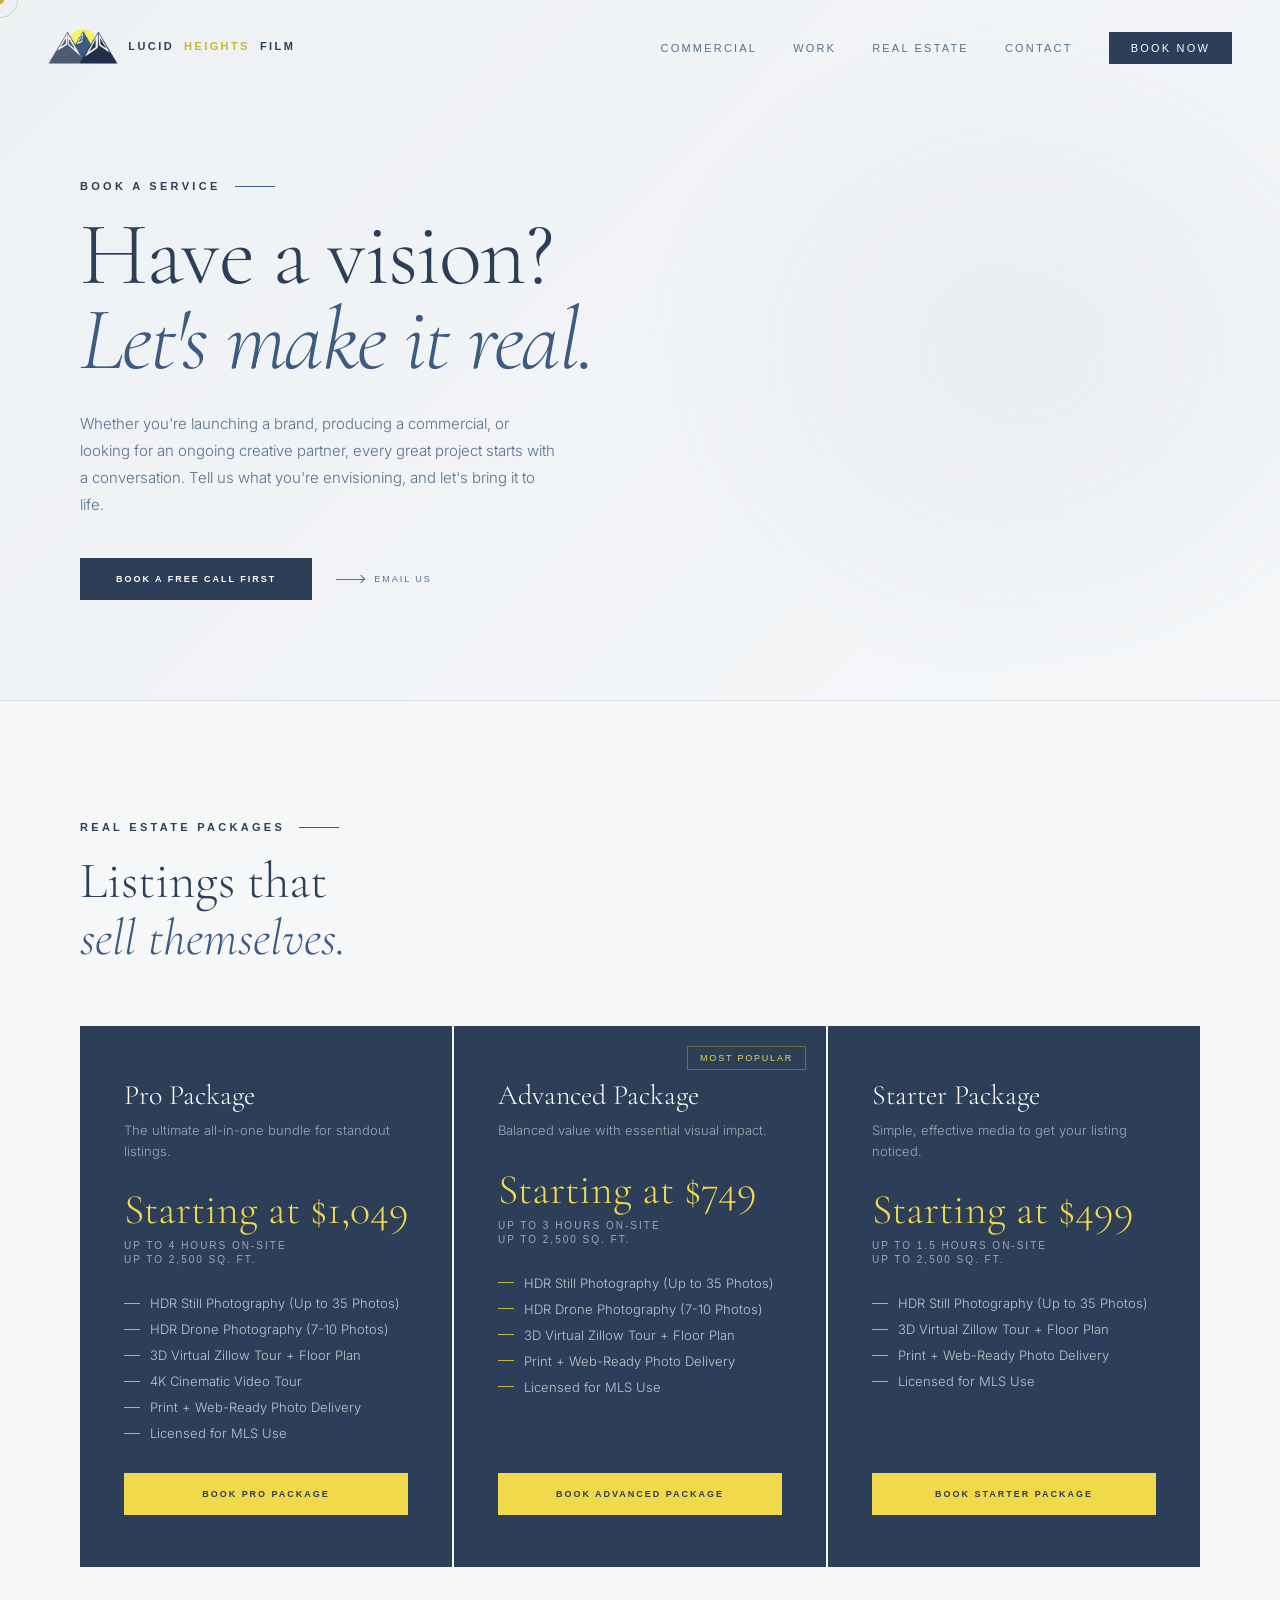
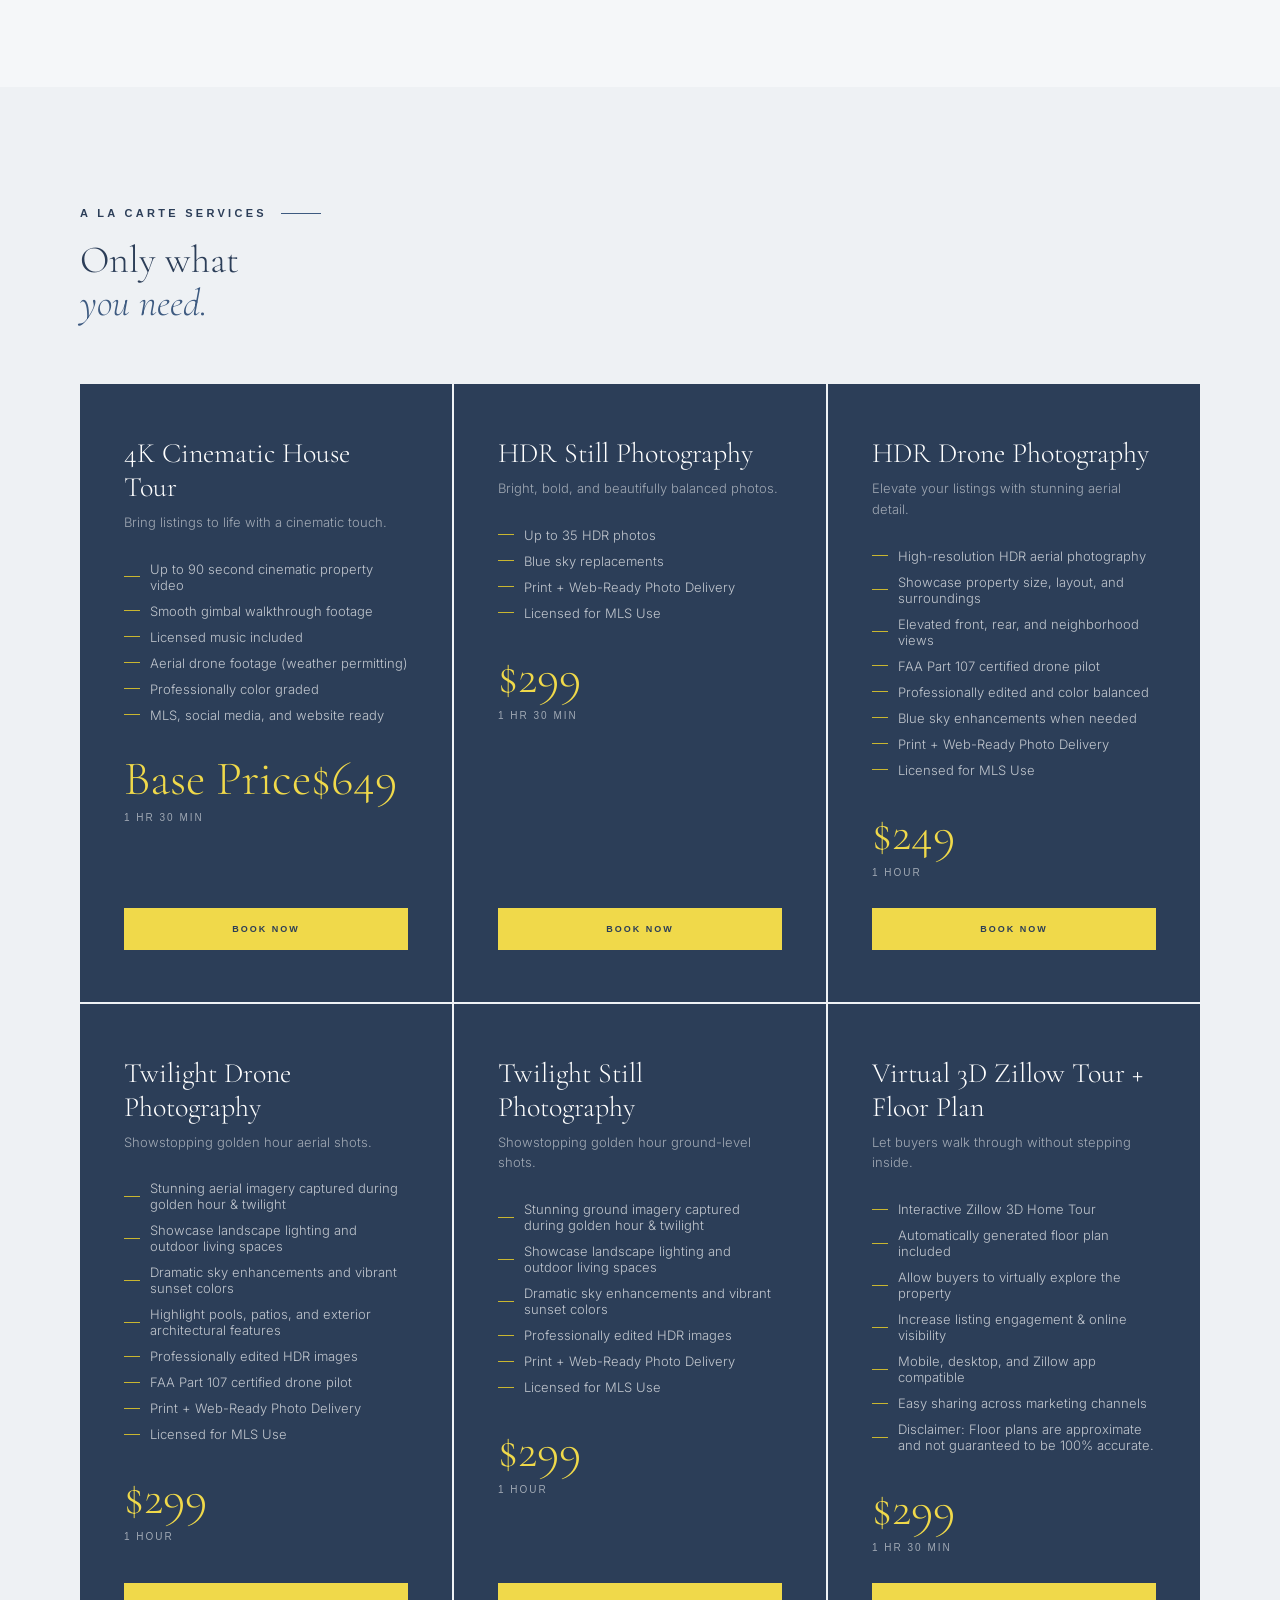
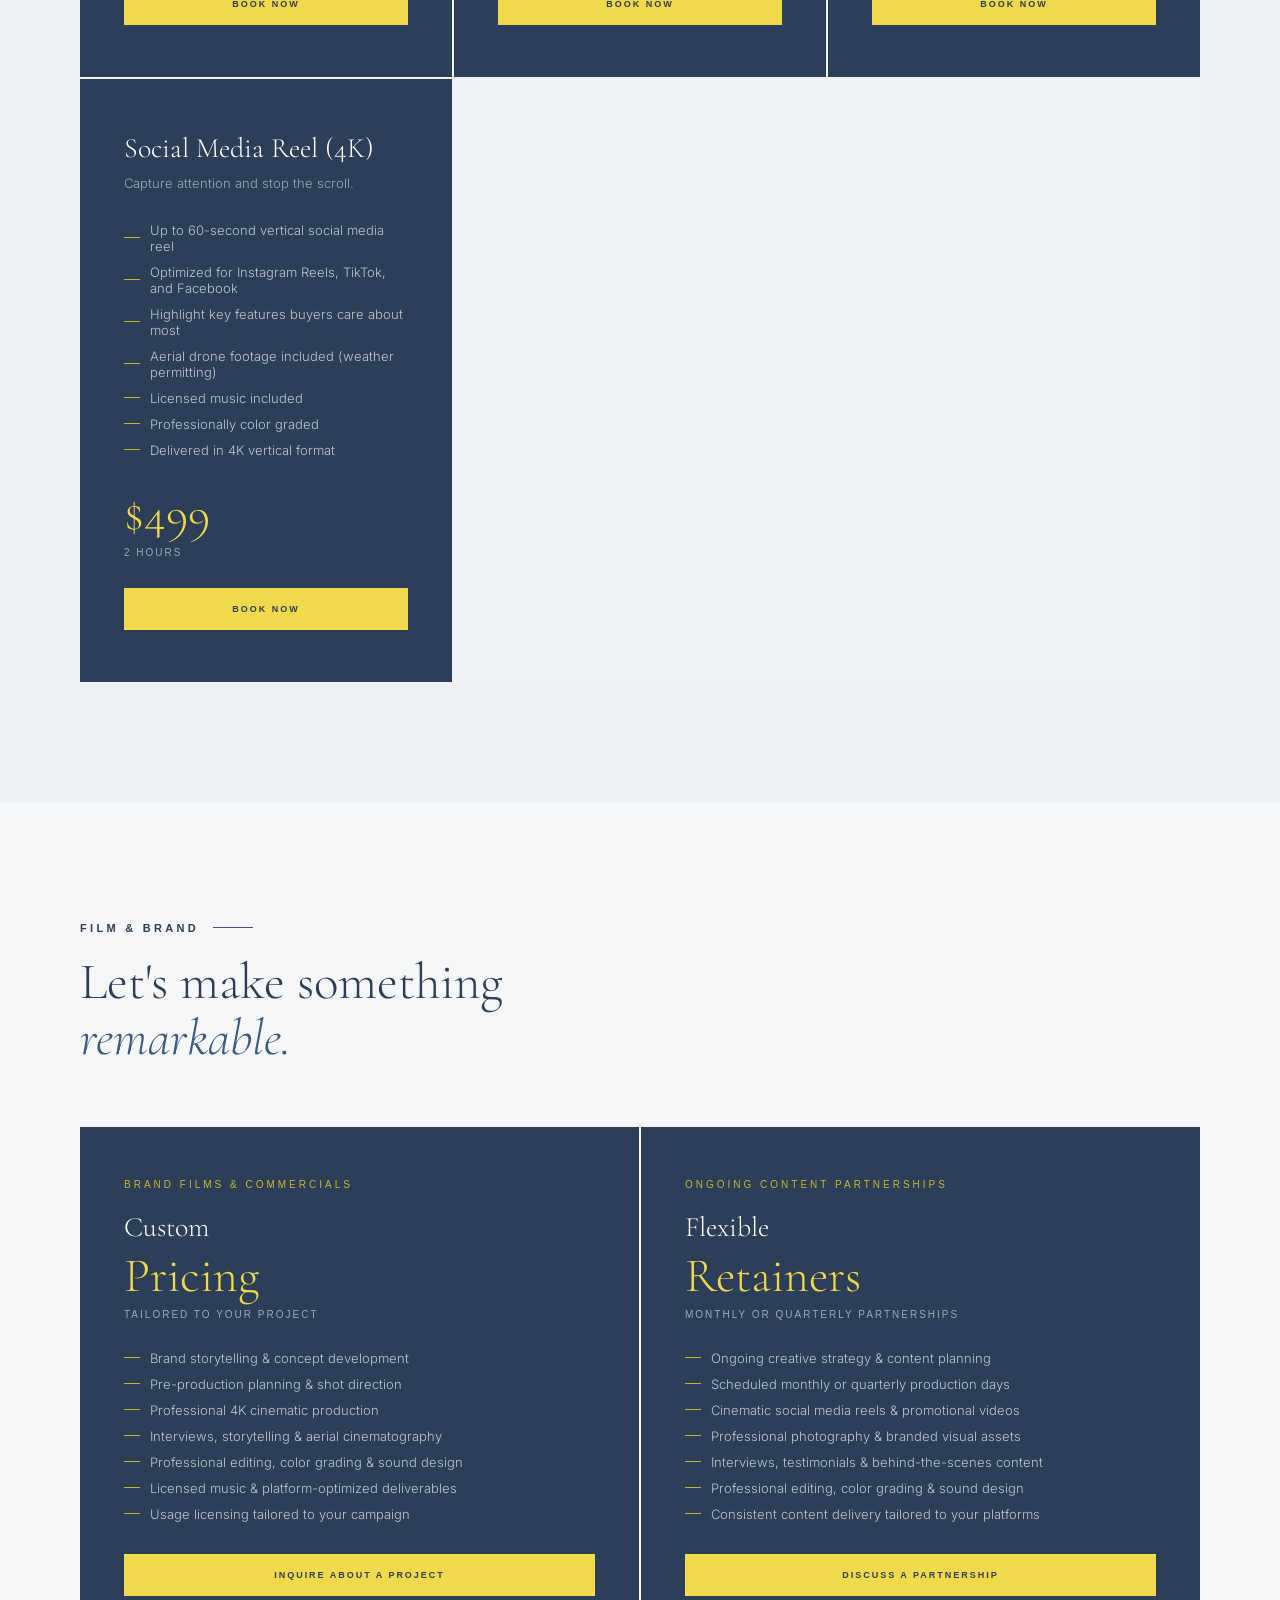
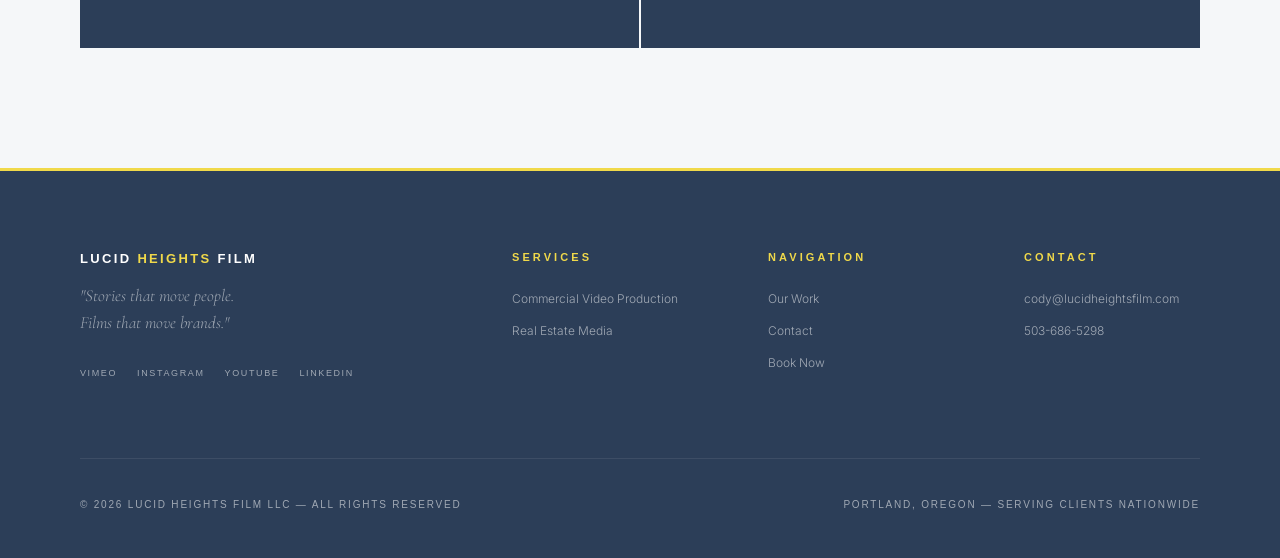
==== booknow/index.html @ 6c0c38b7 "Update real estate offer cards" ====
<!DOCTYPE html>
<html lang="en" data-root="../">
<head>
  <!-- Google tag (gtag.js) -->
  <script async src="https://www.googletagmanager.com/gtag/js?id=G-7K8PRN9YK8"></script>
  <script>
    window.dataLayer = window.dataLayer || [];
    function gtag(){dataLayer.push(arguments);}
    gtag('js', new Date());
    gtag('config', 'G-7K8PRN9YK8');
  </script>

  <meta charset="UTF-8">
  <meta name="viewport" content="width=device-width, initial-scale=1.0">
  <title>Book Your Video Production | Lucid Heights Film, Portland</title>
  <meta name="description" content="Book commercial video, brand film, or real estate media with Lucid Heights Film in Portland, Oregon. Every project starts with a free discovery call.">
  <link rel="canonical" href="https://lucidheightsfilm.com/booknow/">
  <meta property="og:type" content="website">
  <meta property="og:site_name" content="Lucid Heights Film">
  <meta property="og:title" content="Book Your Video Production | Lucid Heights Film, Portland">
  <meta property="og:description" content="Book commercial video, brand film, or real estate media with Lucid Heights Film in Portland, Oregon. Every project starts with a free discovery call.">
  <meta property="og:url" content="https://lucidheightsfilm.com/booknow/">
  <meta property="og:image" content="https://lucidheightsfilm.com/assets/images/commercial-restaurant-patio-red-umbrellas.jpg">
  <meta property="og:locale" content="en_US">
  <meta name="twitter:card" content="summary_large_image">
  <link rel="stylesheet" href="../style.css">

  <style>
    /* ── Booking Buttons ── */
    .pricing-card .booking-btn,
    .pricing-card .btn-primary {
      background: var(--gold-light);
      color: var(--navy);
      display: flex;
      justify-content: center;
      margin-top: auto;
      text-align: center;
      width: 100%;
    }

    .pricing-card .booking-btn::after,
    .pricing-card .btn-primary::after {
      background: var(--gold);
    }

    .pricing-card .booking-btn span,
    .pricing-card .btn-primary span {
      color: var(--navy);
    }

    /* ── Booking button loading state ── */
    .btn-primary.booking-btn {
      position: relative;
      transition: opacity 0.3s;
    }

    .btn-primary.booking-btn.loading span {
      visibility: hidden;
    }

    .btn-primary.booking-btn.loading::after {
      align-items: center;
      content: 'Redirecting…';
      display: flex;
      font-family: var(--sans);
      font-size: inherit;
      inset: 0;
      justify-content: center;
      letter-spacing: inherit;
      position: absolute;
      text-transform: uppercase;
    }

    /* ── Grids ── */
    .ala-carte-grid,
    .custom-grid,
    .packages-grid {
      align-items: stretch;
      background: rgba(255,255,255,0.06);
      display: grid;
      gap: 2px;
      margin: 0 auto;
      max-width: 1200px;
    }

    .ala-carte-grid,
    .packages-grid {
      grid-template-columns: repeat(3, 1fr);
    }

    .ala-carte-grid {
      margin-top: 0;
    }

    .custom-grid {
      grid-template-columns: repeat(2, 1fr);
    }

    /* ── Pricing Cards ── */
    .pricing-card {
      background: var(--navy);
      border: none;
      display: flex;
      flex-direction: column;
      height: 100%;
      min-height: 100%;
      overflow: hidden;
      padding: 52px 44px;
      position: relative;
      transition: background 0.3s ease;
    }

    .pricing-card::after {
      background: var(--gold-light);
      bottom: 0;
      content: '';
      height: 2px;
      left: 0;
      position: absolute;
      transition: width 0.5s cubic-bezier(0.7,0,0.3,1);
      width: 0;
    }

    .pricing-card:hover {
      background: rgba(10,26,51,0.85);
      box-shadow: none;
    }

    .pricing-card:hover::after {
      width: 100%;
    }

    .pricing-card.featured {
      background: var(--navy);
      border: none;
    }

    .pricing-card.featured::before {
      border: 1px solid rgba(201,182,48,0.4);
      color: var(--gold-light);
      font-family: var(--sans);
      font-size: 9px;
      letter-spacing: 0.2em;
      padding: 6px 12px;
      position: absolute;
      right: 20px;
      text-transform: uppercase;
      top: 20px;
    }

    .pricing-name {
      color: #fff;
    }

    .pricing-desc {
      color: rgba(255,255,255,0.55);
    }

    .pricing-price {
      clear: both;
      color: var(--gold-light);
      display: block;
      float: none;
      line-height: 1;
      margin-bottom: 8px;
      position: relative;
      width: 100%;
      z-index: 1;
    }

    .pricing-duration {
      clear: both;
      color: rgba(255,255,255,0.55);
      display: block;
      float: none;
      line-height: 1.4;
      margin-bottom: 28px;
      position: relative;
      width: 100%;
      z-index: 1;
    }

    .pricing-includes {
      margin-bottom: 32px;
    }

    .pricing-includes li {
      color: rgba(255,255,255,0.7);
    }

    /* Keep card buttons lined up at the bottom on desktop/tablet grid layouts */
    @media (min-width: 901px) {
      .pricing-card .booking-btn,
      .pricing-card .btn-primary {
        margin-top: auto;
      }
    }

    /* ── Mobile: single column ── */
    @media (max-width: 900px) {
      .packages-grid,
      .ala-carte-grid,
      .custom-grid {
        grid-template-columns: 1fr;
      }

      .pricing-card {
        padding: 36px 28px;
      }

      .pricing-card .booking-btn,
      .pricing-card .btn-primary {
        margin-top: 28px;
      }
    }

    /* ── Toast Notification ── */
    .wix-toast {
      background: rgba(20,18,24,0.95);
      backdrop-filter: blur(12px);
      border: 1px solid rgba(245,242,238,0.08);
      border-radius: 8px;
      bottom: 2rem;
      box-shadow: 0 12px 40px rgba(0,0,0,0.4);
      color: var(--cream, #f5f2ee);
      font-family: var(--sans);
      font-size: 13px;
      left: 50%;
      opacity: 0;
      padding: 14px 28px;
      position: fixed;
      transform: translateX(-50%) translateY(120%);
      transition: all 0.4s cubic-bezier(0.23,1,0.32,1);
      z-index: 10000;
    }

    .wix-toast.visible {
      opacity: 1;
      transform: translateX(-50%) translateY(0);
    }

    .wix-toast.error {
      border-color: rgba(224,96,96,0.5);
    }
  </style>
</head>

<body>
  <div class="cursor" id="cursor"></div>
  <div class="cursor-ring" id="cursorRing"></div>
  <nav id="nav"></nav>
  <div class="nav-drawer" id="navDrawer"></div>

  <div class="page-hero">
    <div class="page-hero-bg"></div>
    <div class="page-hero-content">
      <div class="section-label">Book a Service</div>
      <h1 class="page-title">Have a vision?<br><em>Let's make it real.</em></h1>
      <p class="page-subtitle">Whether you're launching a brand, producing a commercial, or looking for an ongoing creative partner, every great project starts with a conversation.

Tell us what you're envisioning, and let's bring it to life.</p>

      <div style="display:flex;gap:24px;margin-top:40px;flex-wrap:wrap;">
        <a href="https://calendar.app.google/xi4P4kTHmmL9mt7w9" target="_blank" class="btn-primary">
          <span>Book a Free Call First</span>
        </a>

        <a href="mailto:cody@lucidheightsfilm.com" class="btn-ghost">
          <span class="arrow"></span>Email Us
        </a>
      </div>
    </div>
  </div>

  <section style="background:var(--off-white);">
    <div style="max-width:1200px;margin:0 auto;">
      <div class="fade-in" style="margin-bottom:60px;">
        <div class="section-label">Real Estate Packages</div>
        <h2 style="font-family:var(--serif);font-size:clamp(36px,4vw,56px);font-weight:300;line-height:1.1;">Listings that<br><em style="color:var(--navy-mid);font-style:italic;">sell themselves.</em></h2>
      </div>
      <div class="packages-grid" data-fit-prices>
          <div class="pricing-card fade-in fade-in-delay-1">
          <p class="pricing-name">Pro Package</p>
          <p class="pricing-desc">The ultimate all-in-one bundle for standout listings.</p>
          <p class="pricing-price">Starting at $1,049</p>
          <span class="pricing-duration">UP TO 4 HOURS ON-SITE<br>UP TO 2,500 SQ. FT.</span>
          <ul class="pricing-includes">
            <li>HDR Still Photography (Up to 35 Photos)</li>
            <li>HDR Drone Photography (7-10 Photos)</li>
            <li>3D Virtual Zillow Tour + Floor Plan</li>
            <li>4K Cinematic Video Tour</li>
            <li>Print + Web-Ready Photo Delivery</li>
            <li>Licensed for MLS Use</li>
          </ul>

          <a class="btn-primary booking-btn" href="https://checkout.lucidheightsfilm.com/booking-calendar/pro-package">
            <span>Book Pro Package</span>
          </a>
        </div>
        <div class="pricing-card featured fade-in fade-in-delay-2">
          <p class="pricing-name">Advanced Package</p>
          <p class="pricing-desc">Balanced value with essential visual impact.</p>
          <p class="pricing-price">Starting at $749</p>
          <span class="pricing-duration">Up to 3 Hours on-site<br>UP TO 2,500 SQ. FT.</span>

          <ul class="pricing-includes">
            <li>HDR Still Photography (Up to 35 Photos)</li>
            <li>HDR Drone Photography (7-10 Photos)</li>
            <li>3D Virtual Zillow Tour + Floor Plan</li>
            <li>Print + Web-Ready Photo Delivery</li>
            <li>Licensed for MLS Use</li>
          </ul>

          <a class="btn-primary booking-btn" href="https://checkout.lucidheightsfilm.com/booking-calendar/advanced-package">
            <span>Book Advanced Package</span>
          </a>
        </div>
        <div class="pricing-card fade-in fade-in-delay-3">
          <p class="pricing-name">Starter Package</p>
          <p class="pricing-desc">Simple, effective media to get your listing noticed.</p>
          <p class="pricing-price">Starting at $499</p>
          <span class="pricing-duration">Up to 1.5 Hours on-site<br>UP TO 2,500 SQ. FT.</span>

          <ul class="pricing-includes">
            <li>HDR Still Photography (Up to 35 Photos)</li>
            <li>3D Virtual Zillow Tour + Floor Plan</li>
            <li>Print + Web-Ready Photo Delivery</li>
            <li>Licensed for MLS Use</li>
          </ul>

          <a class="btn-primary booking-btn" href="https://checkout.lucidheightsfilm.com/booking-calendar/starter-package">
            <span>Book Starter Package</span>
          </a>
        </div>
      
      </div>
    </div>
  </section>

  <section style="background:var(--off-white2);">
    <div style="max-width:1200px;margin:0 auto;">
      <div class="fade-in" style="margin-bottom:60px;">
        <div class="section-label">A La Carte Services</div>
        <h2 style="font-family:var(--serif);font-size:clamp(32px,3vw,48px);font-weight:300;line-height:1.1;">Only what<br><em style="color:var(--navy-mid);font-style:italic;">you need.</em></h2>
      </div>

      <div class="ala-carte-grid">
        <div class="pricing-card fade-in fade-in-delay-1">
          <p class="pricing-name">4K Cinematic House Tour</p>
          <p class="pricing-desc">Bring listings to life with a cinematic touch.</p>

          <ul class="pricing-includes">
            <li>Up to 90 second cinematic property video</li>
            <li>Smooth gimbal walkthrough footage</li>
            <li>Licensed music included</li>
            <li>Aerial drone footage (weather permitting)</li>
            <li>Professionally color graded</li>
            <li>MLS, social media, and website ready</li>
          </ul>

          <p class="pricing-price">Base Price$649</p>
          <span class="pricing-duration">1 hr 30 min</span>

          <a href="https://checkout.lucidheightsfilm.com/booking-calendar/4k-cinematic-house-tour-video" class="btn-primary booking-btn">
            <span>Book Now</span>
          </a>
        </div>
    
        <div class="pricing-card fade-in fade-in-delay-2">
          <p class="pricing-name">HDR Still Photography</p>
          <p class="pricing-desc">Bright, bold, and beautifully balanced photos.</p>

          <ul class="pricing-includes">
            <li>Up to 35 HDR photos</li>
            <li>Blue sky replacements</li>
            <li>Print + Web-Ready Photo Delivery</li>
             <li>Licensed for MLS Use</li>
          </ul>

          <p class="pricing-price">$299</p>
          <span class="pricing-duration">1 hr 30 min</span>

          <a href="https://checkout.lucidheightsfilm.com/booking-calendar/hdr-still-photography-2" class="btn-primary booking-btn">
            <span>Book Now</span>
          </a>
        </div>

        <div class="pricing-card fade-in fade-in-delay-3">
          <p class="pricing-name">HDR Drone Photography</p>
          <p class="pricing-desc">Elevate your listings with stunning aerial detail.</p>

          <ul class="pricing-includes">
            <li>High-resolution HDR aerial photography</li>
            <li>Showcase property size, layout, and surroundings</li>
            <li>Elevated front, rear, and neighborhood views</li>
            <li>FAA Part 107 certified drone pilot</li>
            <li>Professionally edited and color balanced</li>
            <li>Blue sky enhancements when needed</li>
            <li>Print + Web-Ready Photo Delivery</li>
            <li>Licensed for MLS Use</li>
          </ul>

          <p class="pricing-price">$249</p>
          <span class="pricing-duration">1 hour</span>

          <a href="https://checkout.lucidheightsfilm.com/booking-calendar/hdr-drone-photography-1" class="btn-primary booking-btn">
            <span>Book Now</span>
          </a>
        </div>

        <div class="pricing-card fade-in fade-in-delay-1">
          <p class="pricing-name">Twilight Drone Photography</p>
          <p class="pricing-desc">Showstopping golden hour aerial shots.</p>

          <ul class="pricing-includes">
            <li>Stunning aerial imagery captured during golden hour & twilight</li>
            <li>Showcase landscape lighting and outdoor living spaces</li>
            <li>Dramatic sky enhancements and vibrant sunset colors</li>
            <li>Highlight pools, patios, and exterior architectural features</li>
            <li>Professionally edited HDR images</li>
            <li>FAA Part 107 certified drone pilot</li>
            <li>Print + Web-Ready Photo Delivery</li>
            <li>Licensed for MLS Use</li>
          </ul>

          <p class="pricing-price">$299</p>
          <span class="pricing-duration">1 hour</span>

          <a href="https://checkout.lucidheightsfilm.com/booking-calendar/twilight-drone-photography" class="btn-primary booking-btn">
            <span>Book Now</span>
          </a>
        </div>

        <div class="pricing-card fade-in fade-in-delay-2">
          <p class="pricing-name">Twilight Still Photography</p>
          <p class="pricing-desc">Showstopping golden hour ground-level shots.</p>

          <ul class="pricing-includes">
           <li>Stunning ground imagery captured during golden hour & twilight</li>
            <li>Showcase landscape lighting and outdoor living spaces</li>
            <li>Dramatic sky enhancements and vibrant sunset colors</li>
            <li>Professionally edited HDR images</li>
            <li>Print + Web-Ready Photo Delivery</li>
            <li>Licensed for MLS Use</li>
          </ul>

          <p class="pricing-price">$299</p>
          <span class="pricing-duration">1 hour</span>

          <a href="https://checkout.lucidheightsfilm.com/booking-calendar/twilight-still-photography" class="btn-primary booking-btn">
            <span>Book Now</span>
          </a>
        </div>

        <div class="pricing-card fade-in fade-in-delay-3">
          <p class="pricing-name">Virtual 3D Zillow Tour + Floor Plan</p>
          <p class="pricing-desc">Let buyers walk through without stepping inside.</p>

          <ul class="pricing-includes">
            <li>Interactive Zillow 3D Home Tour</li>
            <li>Automatically generated floor plan included</li>
            <li>Allow buyers to virtually explore the property</li>
            <li>Increase listing engagement & online visibility</li>
            <li>Mobile, desktop, and Zillow app compatible</li>
            <li>Easy sharing across marketing channels</li>
            <li>Disclaimer: Floor plans are approximate and not guaranteed to be 100% accurate.</li>
          </ul>

          <p class="pricing-price">$299</p>
          <span class="pricing-duration">1 hr 30 min</span>

          <a href="https://checkout.lucidheightsfilm.com/booking-calendar/virtual-3d-zillow-tour-floor-plan" class="btn-primary booking-btn">
            <span>Book Now</span>
          </a>
        </div>

        <div class="pricing-card fade-in fade-in-delay-1">
          <p class="pricing-name">Social Media Reel (4K)</p>
          <p class="pricing-desc">Capture attention and stop the scroll.</p>

          <ul class="pricing-includes">
            <li>Up to 60-second vertical social media reel</li>
            <li>Optimized for Instagram Reels, TikTok, and Facebook</li>
            <li>Highlight key features buyers care about most</li>
            <li>Aerial drone footage included (weather permitting)</li>
            <li>Licensed music included</li>
            <li>Professionally color graded</li>
            <li>Delivered in 4K vertical format</li>
          </ul>

          <p class="pricing-price">$499</p>
          <span class="pricing-duration">2 hours</span>

          <a href="https://wix.to/ehIvsPr" class="btn-primary booking-btn">
            <span>Book Now</span>
          </a>
        </div>
      </div>
    </div>
  </section>


  <section style="background:var(--off-white);">
    <div style="max-width:1200px;margin:0 auto;">
      <div class="fade-in" style="margin-bottom:60px;">
        <div class="section-label">Film & Brand</div>
        <h2 style="font-family:var(--serif);font-size:clamp(36px,4vw,56px);font-weight:300;line-height:1.1;">Let's make something<br><em style="color:var(--navy-mid);font-style:italic;">remarkable.</em></h2>
      </div>

      <div class="custom-grid">
        <div class="pricing-card fade-in fade-in-delay-1">
          <p style="color:var(--gold);font-family:var(--sans);font-size:10px;letter-spacing:0.3em;margin-bottom:20px;text-transform:uppercase;">Brand films & commercials</p>
          <p class="pricing-name">Custom</p>
          <p class="pricing-price" style="font-size:48px;">Pricing</p>
          <span class="pricing-duration">Tailored to your project</span>

          <ul class="pricing-includes">
            <li>Brand storytelling & concept development</li>
            <li>Pre-production planning & shot direction</li>
            <li>Professional 4K cinematic production</li>
            <li>Interviews, storytelling & aerial cinematography</li>
            <li>Professional editing, color grading & sound design</li>
            <li>Licensed music & platform-optimized deliverables</li>
            <li>Usage licensing tailored to your campaign</li>
          </ul>

          <a href="mailto:cody@lucidheightsfilm.com?subject=Wedding%20Inquiry" class="btn-primary booking-btn">
            <span>inquire about a project</span>
          </a>
        </div>

        <div class="pricing-card fade-in fade-in-delay-2">
          <p style="color:var(--gold);font-family:var(--sans);font-size:10px;letter-spacing:0.3em;margin-bottom:20px;text-transform:uppercase;">ONGOING CONTENT PARTNERSHIPS</p>
          <p class="pricing-name">Flexible</p>
          <p class="pricing-price" style="font-size:48px;">Retainers</p>
          <span class="pricing-duration">MONTHLY OR QUARTERLY PARTNERSHIPS</span>

          <ul class="pricing-includes">
            <li>Ongoing creative strategy & content planning</li>
            <li>Scheduled monthly or quarterly production days</li>
            <li>Cinematic social media reels & promotional videos</li>
            <li>Professional photography & branded visual assets</li>
            <li>Interviews, testimonials & behind-the-scenes content</li>
            <li>Professional editing, color grading & sound design</li>
            <li>Consistent content delivery tailored to your platforms</li>
          </ul>

          <a href="https://calendar.app.google/xi4P4kTHmmL9mt7w9" target="_blank" class="btn-primary booking-btn">
            <span>Discuss a partnership</span>
          </a>
        </div>
      </div>
    </div>
  </section>

  <footer>
    <div class="footer-top">
      <div>
        <span class="footer-logo">Lucid <span>Heights</span> Film</span>
        <p class="footer-tagline">"Stories that move people.<br>Films that move brands."</p>

        <div class="footer-social">
          <a href="https://vimeo.com/lucidheightsfilm" target="_blank">Vimeo</a>
          <a href="https://instagram.com/lucidheightsfilm" target="_blank">Instagram</a>
          <a href="https://youtube.com/lucidheight" target="_blank">YouTube</a>
          <a href="https://www.linkedin.com/in/lucidheightsfilm/" target="_blank">LinkedIn</a>
        </div>
      </div>

      <div class="footer-col">
        <p class="footer-col-title">Services</p>
        <ul>
          <li><a href="../commercial/index.html">Commercial Video Production</a></li>
          <li><a href="../realestate/index.html">Real Estate Media</a></li>
        </ul>
      </div>

      <div class="footer-col">
        <p class="footer-col-title">Navigation</p>
        <ul>
          <li><a href="../work/index.html">Our Work</a></li>
          <li><a href="../contact/index.html">Contact</a></li>
          <li><a href="../booknow/index.html">Book Now</a></li>
        </ul>
      </div>

      <div class="footer-col">
        <p class="footer-col-title">Contact</p>
        <ul>
          <li><a href="mailto:cody@lucidheightsfilm.com">cody@lucidheightsfilm.com</a></li>
          <li><a href="tel:5036865298">503-686-5298</a></li>
        </ul>
      </div>
    </div>

    <div class="footer-bottom">
      <p class="footer-copy">© 2026 Lucid Heights Film LLC — <span>All Rights Reserved</span></p>
      <p class="footer-location">Portland, Oregon — Serving Clients Nationwide</p>
    </div>
  </footer>

  <script src="../main.js"></script>
  <script src="../nav.js"></script>
  <script>
    buildNav('booknow');
  </script>
</body>
</html>
---- style.css ----
/* ============================================
   LUCID HEIGHTS FILM — Global Stylesheet
   All shared styles across every page
   ============================================ */

@import url('https://fonts.googleapis.com/css2?family=Cormorant+Garamond:ital,wght@0,300;0,400;0,500;1,300;1,400;1,500&family=Syncopate:wght@400;700&family=Inter:wght@300;400&display=swap');

/* ── RESET ── */
*, *::before, *::after { box-sizing: border-box; margin: 0; padding: 0; }

/* ── VARIABLES ── */
:root {
  --navy-deep:  #1b2a42;
  --navy:       #2c3e58;
  --navy-mid:   #3d5a80;
  --steel:      #6b8cae;
  --gold:       #c9b630;
  --gold-deep:  #7d6b13;
  --gold-light: #f0d94a;
  --text:       #2c3e58;
  --text-mid:   #3d5a80;
  --text-light: #56708b;
  --border:     rgba(44, 62, 88, .1);
  --off-white:  #f5f7f9;
  --off-white2: #eef1f4;
  --serif: 'Cormorant Garamond', Georgia, serif;
  --sans:  'Syncopate', sans-serif;
  --body:  'Inter', sans-serif;
}

/* ── BASE ── */
html { overflow-x: hidden; scroll-behavior: smooth; }
body {
  background: var(--off-white);
  color: var(--text);
  cursor: none;
  font-family: var(--body);
  font-weight: 300;
  overflow-x: hidden;
}

/* ── CURSOR ── */
.cursor {
  position: fixed;
  width: 8px; height: 8px;
  background: var(--gold);
  border-radius: 50%;
  pointer-events: none;
  z-index: 10010;
  top: -200px; left: -200px;
  transform: translate(-50%, -50%);
  transition: width 0.3s ease, height 0.3s ease, background 0.3s ease;
}
.cursor-ring {
  position: fixed;
  width: 36px; height: 36px;
  border: 1px solid rgba(201, 182, 48, 0.5);
  border-radius: 50%;
  pointer-events: none;
  z-index: 10009;
  top: -200px; left: -200px;
  transform: translate(-50%, -50%);
  transition: transform 0.4s cubic-bezier(0.25,0.46,0.45,0.94), width 0.3s, height 0.3s;
}
.cursor.hover { width: 16px; height: 16px; background: var(--gold-light); }
.cursor-ring.hover { width: 56px; height: 56px; border-color: var(--gold); }

/* ── NAV ── */
nav {
  position: fixed; top: 0; left: 0; right: 0;
  z-index: 100;
  padding: 28px 48px;
  display: flex;
  align-items: center;
  justify-content: space-between;
  transition: background 0.6s ease, padding 0.4s ease;
  border-bottom: 1px solid transparent;
}
nav.scrolled {
  background: rgba(245, 247, 249, 0.97);
  backdrop-filter: blur(12px);
  border-bottom: 1px solid var(--border);
  padding: 16px 48px;
}
.nav-logo {
  align-items: center;
  color: var(--navy);
  display: flex;
  font-family: var(--sans);
  font-size: 11px;
  font-weight: 700;
  gap: 10px;
  letter-spacing: 0.22em;
  text-decoration: none;
  text-transform: uppercase;
  transition: color 0.4s ease;
}
.nav-logo-img {
  height: 36px;
  width: auto;
}
.nav-logo span { color: var(--gold); }
.nav-agency {
  color: rgba(44, 62, 88, 0.75);
  font-weight: 400;
}
.nav-links {
  align-items: center;
  display: flex;
  gap: 36px;
  list-style: none;
}
.nav-links a {
  color: var(--text-light);
  font-family: var(--sans);
  font-size: 11px;
  font-weight: 400;
  letter-spacing: 0.2em;
  text-decoration: none;
  text-transform: uppercase;
  transition: color 0.3s ease;
}
.nav-links a:hover,
.nav-links a.active { color: var(--navy); }
.nav-cta {
  background: var(--navy) !important;
  border: none !important;
  color: #fff !important;
  padding: 10px 22px;
  transition: background 0.3s ease !important;
  white-space: nowrap;
}
.nav-cta:hover { background: var(--navy-mid) !important; }
.menu-toggle span { background: var(--navy); }

/* ── MOBILE HAMBURGER ── */
.menu-toggle {
  display: none;
  flex-direction: column;
  gap: 5px;
  background: none;
  border: none;
  cursor: pointer;
  padding: 4px;
}
.menu-toggle span {
  display: block;
  width: 24px; height: 1px;
  background: var(--navy);
  transition: all 0.3s;
}

/* ── MOBILE NAV DRAWER ── */
.nav-drawer {
  display: none;
  position: fixed;
  inset: 0;
  background: rgba(44, 62, 88, 0.98);
  z-index: 150;
  flex-direction: column;
  align-items: center;
  justify-content: center;
  gap: 40px;
}
.nav-drawer.open { display: flex; }
.nav-drawer a {
  font-family: var(--sans);
  font-size: 12px;
  letter-spacing: 0.25em;
  text-transform: uppercase;
  color: #f5f7f9;
  text-decoration: none;
  transition: color 0.3s;
}
.nav-drawer a:hover { color: var(--gold-light); }
.nav-drawer .drawer-cta {
  color: var(--gold-light) !important;
  border: 1px solid rgba(240, 217, 74, 0.4) !important;
  padding: 14px 32px;
  margin-top: 8px;
}
.nav-drawer-close {
  position: absolute;
  top: 28px; right: 32px;
  background: none; border: none;
  color: #f5f7f9;
  font-size: 28px;
  cursor: pointer;
  line-height: 1;
}

/* ── PAGE HERO (subpages) ── */
.page-hero {
  padding: 180px 80px 100px;
  position: relative;
  overflow: hidden;
  border-bottom: 1px solid var(--border);
}
.page-hero-bg {
  position: absolute; inset: 0;
  background:
    radial-gradient(ellipse 50% 80% at 80% 50%, rgba(107, 140, 174, 0.08) 0%, transparent 60%),
    linear-gradient(135deg, #eef1f4 0%, #f5f7f9 100%);
}
.page-hero-content {
  position: relative;
  z-index: 2;
  max-width: 800px;
  animation: reveal 1.2s cubic-bezier(0.22,1,0.36,1) both;
}
@keyframes reveal {
  from { opacity: 0; transform: translateY(30px); }
  to { opacity: 1; transform: none; }
}
.page-title {
  font-family: var(--serif);
  font-size: clamp(48px, 7vw, 96px);
  font-weight: 300;
  line-height: 0.95;
  letter-spacing: -0.02em;
  color: var(--navy);
}
.page-title em { color: var(--navy-mid); display: block; font-style: italic; }
.page-subtitle {
  margin-top: 28px;
  font-size: 15px;
  line-height: 1.8;
  color: var(--text-light);
  max-width: 480px;
}

/* ── TYPOGRAPHY UTILITIES ── */
.section-label {
  align-items: center;
  color: var(--navy);
  display: flex;
  font-family: var(--sans);
  font-size: 11px;
  font-weight: 700;
  gap: 14px;
  letter-spacing: 0.30em;
  margin-bottom: 20px;
  text-transform: uppercase;
}
.section-label::after {
  background: var(--navy-mid);
  content: '';
  display: block;
  height: 1px;
  opacity: 1;
  width: 40px;
}

/* ── BUTTONS ── */
/* Primary: navy fill on light backgrounds */
.btn-primary {
  font-family: var(--sans);
  font-size: 9px;
  font-weight: 700;
  letter-spacing: 0.22em;
  text-transform: uppercase;
  color: #fff;
  background: var(--navy);
  padding: 16px 36px;
  text-decoration: none;
  position: relative;
  overflow: hidden;
  display: inline-block;
  cursor: pointer;
  border: none;
}
.btn-primary::after {
  content: '';
  position: absolute; inset: 0;
  background: var(--navy-mid);
  transform: translateX(-101%);
  transition: transform 0.4s cubic-bezier(0.7,0,0.3,1);
}
.btn-primary:hover::after { transform: translateX(0); }
.btn-primary span { position: relative; z-index: 1; }

/* Ghost: steel text, arrow link style */
.btn-ghost {
  font-family: var(--sans);
  font-size: 9px;
  font-weight: 400;
  letter-spacing: 0.22em;
  text-transform: uppercase;
  color: var(--text-light);
  text-decoration: none;
  display: inline-flex;
  align-items: center;
  gap: 10px;
  transition: color 0.3s ease;
  cursor: pointer;
}
.btn-ghost:hover { color: var(--navy); }
.btn-ghost .arrow {
  display: inline-block;
  width: 28px; height: 1px;
  background: currentColor;
  position: relative;
  transition: width 0.3s ease;
}
.btn-ghost:hover .arrow { width: 44px; }
.btn-ghost .arrow::after {
  content: '';
  position: absolute;
  right: 0; top: -3px;
  border: solid currentColor;
  border-width: 0 1px 1px 0;
  width: 6px; height: 6px;
  transform: rotate(-45deg);
}

/* ── SECTIONS ── */
section { padding: 120px 80px; }

/* ── FADE IN ── */
.fade-in {
  opacity: 0;
  transform: translateY(28px);
  transition: opacity 0.8s ease, transform 0.8s cubic-bezier(0.22,1,0.36,1);
}
.fade-in.visible { opacity: 1; transform: none; }
.fade-in-delay-1 { transition-delay: 0.1s; }
.fade-in-delay-2 { transition-delay: 0.2s; }
.fade-in-delay-3 { transition-delay: 0.3s; }
.fade-in-delay-4 { transition-delay: 0.4s; }

/* ── VIDEO CARDS ── */
.video-grid {
  display: grid;
  grid-template-columns: repeat(auto-fill, minmax(320px, 1fr));
  gap: 2px;
  max-width: 1200px;
  margin: 0 auto;
}
.video-card {
  background: #fff;
  position: relative;
  overflow: hidden;
  border: 1px solid var(--border);
  transition: border-color 0.4s, box-shadow 0.4s;
  cursor: pointer;
  display: block;
  text-decoration: none;
}
.video-card:hover { border-color: rgba(44, 62, 88, 0.3); box-shadow: 0 4px 20px rgba(44, 62, 88, 0.08); }
.video-thumb {
  width: 100%;
  aspect-ratio: 16/9;
  object-fit: cover;
  display: block;
  filter: brightness(0.92);
  transition: filter 0.4s, transform 0.6s;
}
.video-thumb-wrap {
  overflow: hidden;
  position: relative;
}
.video-card:hover .video-thumb { filter: brightness(0.75); transform: scale(1.03); }
.video-card-info { padding: 24px 28px; }
.video-title {
  font-family: var(--serif);
  font-size: 18px;
  font-weight: 300;
  color: var(--navy);
  margin-bottom: 8px;
  line-height: 1.3;
}
.video-duration {
  font-family: var(--sans);
  font-size: 10px;
  letter-spacing: 0.2em;
  text-transform: uppercase;
  color: var(--gold-deep);
}
.play-overlay {
  position: absolute;
  top: 50%; left: 50%;
  transform: translate(-50%,-50%) scale(0.8);
  width: 56px; height: 56px;
  border: 1px solid rgba(255, 255, 255, 0.8);
  border-radius: 50%;
  display: flex;
  align-items: center;
  justify-content: center;
  opacity: 0;
  transition: opacity 0.3s, transform 0.3s;
  pointer-events: none;
}
.play-overlay::after {
  content: '';
  border-left: 16px solid #fff;
  border-top: 10px solid transparent;
  border-bottom: 10px solid transparent;
  margin-left: 4px;
}
.video-card:hover .play-overlay { opacity: 1; transform: translate(-50%,-50%) scale(1); }

/* ── TESTIMONIALS ── */
.testimonial {
  background: var(--navy);
  border: 1px solid rgba(255,255,255,0.06);
  padding: 40px;
  transition: border-color 0.4s, box-shadow 0.4s;
}
.testimonial:hover { border-color: rgba(201,182,48,0.3); box-shadow: 0 4px 24px rgba(0,0,0,0.2); }
.testimonial-stars { display: flex; gap: 4px; margin-bottom: 20px; }
.testimonial-stars span { color: var(--gold); font-size: 12px; }
.testimonial-text {
  color: #fff;
  font-family: var(--serif);
  font-size: 18px;
  font-style: italic;
  font-weight: 300;
  line-height: 1.7;
  margin-bottom: 24px;
}
.testimonial-attr {
  color: var(--gold-light);
  font-family: var(--sans);
  font-size: 10px;
  letter-spacing: 0.22em;
  text-transform: uppercase;
}
.testimonial-attr span { color: rgba(255,255,255,0.35); margin: 0 8px; }

/* ── CTA BAND ── */
.cta-band {
  background: var(--off-white2);
  padding: 100px 80px;
  border-top: 1px solid var(--border);
  border-bottom: 1px solid var(--border);
  text-align: center;
}
.cta-band-title {
  font-family: var(--serif);
  font-size: clamp(32px, 4vw, 60px);
  font-weight: 300;
  line-height: 1.1;
  margin-bottom: 20px;
  color: var(--navy);
}
.cta-band-title em { color: var(--navy-mid); font-style: italic; }
.cta-band-sub {
  font-size: 14px;
  color: var(--text-light);
  line-height: 1.8;
  max-width: 480px;
  margin: 0 auto 48px;
}
.cta-band-actions {
  display: flex;
  align-items: center;
  justify-content: center;
  gap: 32px;
  flex-wrap: wrap;
}

/* ── PRICING CARDS ── */
.pricing-card {
  background: #fff;
  border: 1px solid var(--border);
  padding: 48px 40px;
  position: relative;
  overflow: hidden;
  transition: border-color 0.4s, box-shadow 0.4s;
}
.pricing-card::after {
  content: '';
  position: absolute;
  bottom: 0; left: 0;
  width: 0; height: 2px;
  background: var(--gold);
  transition: width 0.5s;
}
.pricing-card:hover { border-color: rgba(44, 62, 88, 0.25); box-shadow: 0 4px 24px rgba(44, 62, 88, 0.08); }
.pricing-card:hover::after { width: 100%; }
.pricing-card.featured { border-color: var(--steel); border-width: 2px; }
.pricing-card.featured::before {
  content: 'Most Popular';
  position: absolute; top: 20px; right: 20px;
  font-family: var(--sans);
  font-size: 9px;
  letter-spacing: 0.2em;
  text-transform: uppercase;
  color: var(--navy);
  border: 1px solid var(--border);
  padding: 6px 12px;
}
.pricing-name { font-family: var(--serif); font-size: 28px; font-weight: 300; color: var(--navy); margin-bottom: 8px; }
.pricing-desc { font-size: 13px; color: var(--text-light); line-height: 1.6; margin-bottom: 28px; }
.pricing-price { font-family: var(--serif); font-size: 48px; font-weight: 300; color: var(--navy); line-height: 1; margin-bottom: 4px; }
/* Package grids opt in with data-fit-prices: prices stay on one line and
   main.js shrinks them to one shared size that fits the longest price. */
[data-fit-prices] .pricing-price { white-space: nowrap; }
.pricing-duration { font-family: var(--sans); font-size: 10px; letter-spacing: 0.2em; text-transform: uppercase; color: var(--text-light); margin-bottom: 32px; display: block; }
.pricing-includes { list-style: none; display: flex; flex-direction: column; gap: 10px; margin-bottom: 36px; }
.pricing-includes li { font-size: 13px; color: var(--text-mid); display: flex; align-items: center; gap: 10px; }
.pricing-includes li::before { content: ''; width: 16px; height: 1px; background: var(--gold); flex-shrink: 0; }

/* ── FORMS ── */
.form-group { margin-bottom: 28px; }
.form-label {
  font-family: var(--sans);
  font-size: 11px;
  letter-spacing: 0.25em;
  text-transform: uppercase;
  color: var(--gold);
  display: block;
  margin-bottom: 10px;
}
.form-input, .form-textarea, .form-select {
  width: 100%;
  background: #fff;
  border: 1px solid var(--border);
  color: var(--navy);
  font-family: var(--body);
  font-size: 14px;
  font-weight: 300;
  padding: 14px 18px;
  outline: none;
  transition: border-color 0.3s;
  -webkit-appearance: none;
  appearance: none;
}
.form-input::placeholder, .form-textarea::placeholder { color: var(--text-light); }
.form-input:focus, .form-textarea:focus, .form-select:focus { border-color: var(--steel); }
.form-textarea { resize: vertical; min-height: 140px; }
.form-select option { background: #fff; color: var(--navy); }

/* ── FOOTER ── */
footer {
  background: var(--navy);
  padding: 80px 80px 48px;
  border-top: 3px solid var(--gold-light);
}
.footer-top {
  display: grid;
  grid-template-columns: 2fr 1fr 1fr 1fr;
  gap: 80px;
  margin-bottom: 80px;
}
.footer-logo {
  font-family: var(--sans);
  font-size: 13px;
  font-weight: 700;
  letter-spacing: 0.18em;
  text-transform: uppercase;
  color: #fff;
  margin-bottom: 16px;
  display: block;
}
.footer-logo span { color: var(--gold-light); }
.footer-tagline {
  font-family: var(--serif);
  font-size: 17px;
  font-style: italic;
  font-weight: 300;
  color: rgba(255, 255, 255, 0.55);
  line-height: 1.6;
  max-width: 280px;
  margin-bottom: 32px;
}
.footer-social { display: flex; gap: 20px; flex-wrap: wrap; }
.footer-social a {
  font-family: var(--sans);
  font-size: 9px;
  letter-spacing: 0.18em;
  text-transform: uppercase;
  color: rgba(255, 255, 255, 0.55);
  text-decoration: none;
  transition: color 0.3s;
}
.footer-social a:hover { color: var(--gold-light); }
.footer-col-title {
  color: var(--gold-light);
  font-family: var(--sans);
  font-size: 11px;
  font-weight: 700;
  letter-spacing: 0.28em;
  margin-bottom: 24px;
  text-transform: uppercase;
}
.footer-col ul { display: flex; flex-direction: column; gap: 12px; list-style: none; }
.footer-col a { color: rgba(255, 255, 255, 0.55); font-size: 12px; text-decoration: none; transition: color 0.3s; }
.footer-col a:hover { color: var(--gold-light); }
.footer-bottom {
  display: flex;
  align-items: center;
  justify-content: space-between;
  padding-top: 40px;
  border-top: 1px solid rgba(255, 255, 255, 0.08);
}
.footer-copy { font-family: var(--sans); font-size: 10px; letter-spacing: 0.18em; text-transform: uppercase; color: rgba(255, 255, 255, 0.55); }
.footer-copy span { color: rgba(255, 255, 255, 0.55); }
.footer-location { font-family: var(--sans); font-size: 10px; letter-spacing: 0.18em; text-transform: uppercase; color: rgba(255, 255, 255, 0.55); }

/* ══════════════════════════════════════
   MOBILE — max-width: 900px
   ══════════════════════════════════════ */
@media (max-width: 900px) {
  .cursor, .cursor-ring { display: none !important; }
  body { cursor: auto; }
  a, button { cursor: pointer; }

  nav { padding: 20px 24px; }
  nav.scrolled { padding: 14px 24px; }
  .nav-links { display: none; }
  .nav-agency { display: none; }
  .menu-toggle { display: flex; }

  section { padding: 60px 24px; }
  .page-hero { padding: 120px 24px 60px; }
  .page-title { font-size: clamp(38px, 10vw, 60px); }

  footer { padding: 60px 24px 40px; }
  .footer-top { grid-template-columns: 1fr; gap: 40px; }
  .footer-bottom { flex-direction: column; gap: 12px; text-align: center; }

  .video-grid { grid-template-columns: 1fr; max-width: 100%; margin: 0; }

  .cta-band { padding: 60px 24px; }
  .cta-band-actions { flex-direction: column; align-items: center; }

  .pricing-card { padding: 36px 28px; }
  .testimonial { padding: 28px 24px; }

  .filter-row { display: grid !important; grid-template-columns: 1fr 1fr !important; gap: 8px !important; }
  .filter-btn { text-align: center !important; white-space: nowrap !important; }

  .value-props-header { text-align: left !important; margin-bottom: 40px !important; }
  .value-props-grid { grid-template-columns: 1fr !important; }
}

@media (max-width: 480px) {
  section { padding: 48px 20px; }
  .page-hero { padding: 110px 20px 48px; }
  footer { padding: 48px 20px 32px; }
  nav { padding: 18px 20px; }
  .cta-band { padding: 48px 20px; }
}

/* ── HERO CAROUSEL (shared: real estate, weddings) ──
   Behaviour lives in carousel.js — call initHeroCarousel() with the page's
   photo list. Add .has-carousel to .page-hero for the two-column hero. */

.hero-carousel {
  aspect-ratio: 6 / 5;
  background: #111;
  box-shadow: 0 28px 70px rgba(0,0,0,0.28);
  /* Fill the column instead of shrinking inside it, so the right edge lands on
     the page margin and the frame gets the extra width. */
  height: auto;
  isolation: isolate;
  justify-self: stretch;
  max-height: min(760px, 78vh);
  max-width: 100%;
  min-height: 420px;
  overflow: hidden;
  position: relative;
  width: 100%;
}

.hero-carousel-control {
  align-items: center;
  appearance: none;
  background: rgba(8,17,31,0.76);
  border: 1px solid rgba(255,255,255,0.28);
  border-radius: 999px;
  color: #fff;
  cursor: pointer;
  display: inline-flex;
  height: 44px;
  justify-content: center;
  transition: background 180ms ease, transform 180ms ease;
  width: 44px;
}

.hero-carousel-control svg {
  height: 18px;
  pointer-events: none;
  width: 18px;
}

.hero-carousel-control:hover, .hero-carousel-control:focus-visible {
  background: var(--gold);
  color: var(--navy);
  outline: none;
  transform: translateY(-2px);
}

.hero-carousel-controls {
  align-items: center;
  bottom: 22px;
  display: flex;
  gap: 10px;
  left: 22px;
  position: absolute;
  right: 22px;
  z-index: 3;
}

.hero-carousel-count {
  color: rgba(255,255,255,0.9);
  font-family: var(--sans);
  font-size: 11px;
  letter-spacing: 0.16em;
  margin-left: auto;
  text-transform: uppercase;
}

.hero-carousel-status {
  clip: rect(0 0 0 0);
  height: 1px;
  overflow: hidden;
  position: absolute;
  white-space: nowrap;
  width: 1px;
}

.hero-carousel-track, .hero-slide {
  height: 100%;
  inset: 0;
  position: absolute;
  width: 100%;
}

.hero-carousel::after {
  background: linear-gradient(180deg, transparent 58%, rgba(0,0,0,0.48));
  content: '';
  inset: 0;
  pointer-events: none;
  position: absolute;
  z-index: 2;
}

.hero-lightbox {
  align-items: center;
  background: rgba(0,0,0,0.94);
  display: flex;
  inset: 0;
  justify-content: center;
  opacity: 0;
  padding: 64px 84px;
  pointer-events: none;
  position: fixed;
  transition: opacity 220ms ease;
  visibility: hidden;
  z-index: 9999;
}

.hero-lightbox-arrow {
  font-size: 28px;
  height: 54px;
  top: 50%;
  transform: translateY(-50%);
  width: 54px;
}

.hero-lightbox-close {
  font-size: 34px;
  height: 48px;
  line-height: 1;
  right: 24px;
  top: 24px;
  width: 48px;
}

.hero-lightbox-close, .hero-lightbox-arrow {
  align-items: center;
  appearance: none;
  background: rgba(8,17,31,0.74);
  border: 1px solid rgba(255,255,255,0.34);
  border-radius: 999px;
  color: #fff;
  cursor: pointer;
  display: inline-flex;
  justify-content: center;
  position: absolute;
  transition: background 180ms ease, transform 180ms ease;
}

.hero-lightbox-close:hover, .hero-lightbox-close:focus-visible, .hero-lightbox-arrow:hover, .hero-lightbox-arrow:focus-visible {
  background: var(--gold);
  color: var(--navy);
  outline: none;
}

.hero-lightbox-image {
  display: block;
  max-height: calc(100vh - 100px);
  max-width: 100%;
  object-fit: contain;
  user-select: none;
}

.hero-lightbox-next {
  right: 24px;
}

.hero-lightbox-prev {
  left: 24px;
}

.hero-lightbox.is-open {
  opacity: 1;
  pointer-events: auto;
  visibility: visible;
}

.hero-slide {
  opacity: 0;
  transition: opacity 700ms ease;
  visibility: hidden;
}

.hero-slide img {
  cursor: zoom-in;
  display: block;
  height: 100%;
  object-fit: cover;
  width: 100%;
}

.hero-slide.is-active {
  opacity: 1;
  visibility: visible;
  z-index: 1;
}

.page-hero.has-carousel {
  align-items: center;
  display: grid;
  /* Gap matches the hero's 80px side padding, and the left column is sized to
     its text rather than a fraction of the row. That makes the whitespace on
     the carousel's left equal the page margin on its right. */
  gap: clamp(32px, 5vw, 80px);
  grid-template-columns: minmax(0, max-content) 1fr;
}

.page-hero.has-carousel .page-hero-content {
  min-width: 0;
}

body.lightbox-open {
  overflow: hidden;
}

@media (max-width: 980px) {
  .hero-carousel {
    aspect-ratio: 16 / 10;
    height: auto;
    justify-self: stretch;
    max-height: none;
    min-height: 340px;
    width: 100%;
  }

  .page-hero.has-carousel {
    grid-template-columns: 1fr;
  }
}

@media (max-width: 700px) {
  .hero-lightbox {
    padding: 70px 12px 96px;
  }

  .hero-lightbox-arrow {
    bottom: 22px;
    top: auto;
    transform: none;
  }

  .hero-lightbox-next {
    right: calc(50% - 66px);
  }

  .hero-lightbox-prev {
    left: calc(50% - 66px);
  }
}

@media (max-width: 600px) {
  .hero-carousel {
    aspect-ratio: 4 / 5;
    min-height: 0;
  }

  .hero-carousel-controls {
    bottom: 16px;
    left: 16px;
    right: 16px;
  }
}

@media (prefers-reduced-motion: reduce) {
  .hero-lightbox, .hero-lightbox-close, .hero-lightbox-arrow {
    transition: none;
  }

  .hero-slide, .hero-carousel-control {
    transition: none;
  }
}

/* ── HERO VIDEO (shared: home, work) ──
   A self-hosted background loop. Sits behind the hero's gradient layer; the
   dark base holds the frame until the video can play, then it fades in.
   Reveal logic lives in main.js. */
.hero-video {
  background: #0a1428;
  inset: 0;
  overflow: hidden;
  pointer-events: none;
  position: absolute;
  touch-action: pan-y;
  z-index: 0;
}
.hero-video video {
  display: block;
  height: 100%;
  object-fit: cover;
  opacity: 0;
  transition: opacity 1200ms ease;
  width: 100%;
}
.hero-video.is-ready video { opacity: 1; }

/* Subpage hero with video behind it — flips the type to read over footage. */
.page-hero.has-video { background: #0a1428; }
.page-hero.has-video .page-hero-bg {
  background: linear-gradient(180deg, rgba(10,20,40,0.72) 0%, rgba(10,20,40,0.48) 45%, rgba(10,20,40,0.82) 100%);
  z-index: 1;
}
.page-hero.has-video .page-hero-content { position: relative; z-index: 2; }
.page-hero.has-video .page-title { color: #fff; }
.page-hero.has-video .page-title em { color: var(--gold-light); }
.page-hero.has-video .page-subtitle { color: rgba(255,255,255,0.85); }
.page-hero.has-video .section-label { color: var(--gold-light); }
.page-hero.has-video .section-label::after { background: var(--gold-light); }

@media (prefers-reduced-motion: reduce) {
  .hero-video video { transition: none; }
}

/* ── NAV OVER VIDEO ──
   For pages whose hero is dark footage. The nav is transparent until scrolled,
   so the default steel-blue link colour has almost no contrast over the video.
   Opt in with <body class="nav-over-video">. */
body.nav-over-video .nav-logo,
body.nav-over-video .nav-logo span { color: var(--gold-light); }
body.nav-over-video .nav-agency { color: rgba(255,255,255,0.50); }
body.nav-over-video .nav-links a { color: #fff; }
body.nav-over-video .nav-links a:hover,
body.nav-over-video .nav-links a.active { color: var(--gold-light); }
body.nav-over-video .nav-cta { background: var(--gold) !important; color: var(--navy) !important; }
body.nav-over-video .nav-cta:hover { background: var(--gold-light) !important; }
body.nav-over-video .menu-toggle span { background: #fff; }

/* Once scrolled off the hero the bar goes solid, so revert to the dark type. */
body.nav-over-video nav.scrolled .nav-logo { color: var(--navy); }
body.nav-over-video nav.scrolled .nav-logo span { color: var(--gold); }
body.nav-over-video nav.scrolled .nav-agency { color: rgba(44,62,88,0.75); }
body.nav-over-video nav.scrolled .nav-links a { color: var(--text-light); }
body.nav-over-video nav.scrolled .nav-links a:hover,
body.nav-over-video nav.scrolled .nav-links a.active { color: var(--navy); }
body.nav-over-video nav.scrolled .nav-cta { background: var(--navy) !important; color: #fff !important; }
body.nav-over-video nav.scrolled .nav-cta:hover { background: var(--navy-mid) !important; }
body.nav-over-video nav.scrolled .menu-toggle span { background: var(--navy); }

/* ── TESTIMONIAL CARDS (shared: real estate, commercial) ──
   Populated from a per-page array; see the script beside the markup. */
.testimonial-band { background: var(--off-white2); padding: 80px; }
.testimonial-band-header { text-align: center; }
.testimonial-band-header .section-label {
  justify-content: center;
  margin-bottom: 0;
}
.testimonial-band-header .section-label::after { display: none; }
.testimonial-band-header::after {
  background: var(--navy-mid);
  content: '';
  display: block;
  height: 1px;
  margin: 14px auto 0;
  opacity: 1;
  width: 40px;
}
.testimonial-card-grid {
  display: grid;
  gap: 24px;
  grid-template-columns: repeat(3, 1fr);
  margin-top: 44px;
}
.testimonial-card {
  background: #fff;
  border: 1px solid var(--border);
  display: flex;
  flex-direction: column;
  padding: 36px 32px;
  text-align: center;
  transition: border-color 0.4s, box-shadow 0.4s, transform 0.4s;
}
.testimonial-card:hover {
  border-color: rgba(44,62,88,0.3);
  box-shadow: 0 4px 20px rgba(44,62,88,0.08);
  transform: translateY(-2px);
}
.testimonial-card-quote {
  color: var(--navy-deep);
  font-family: var(--serif);
  font-size: 16px;
  font-style: italic;
  font-weight: 500;
  line-height: 1.7;
  margin-bottom: 24px;
}
.testimonial-card-name {
  color: var(--navy-deep);
  display: block;
  font-family: var(--sans);
  font-size: 9px;
  letter-spacing: 0.22em;
  margin-top: auto;
  text-transform: uppercase;
}
.testimonial-card-company {
  color: var(--gold-deep);
  display: block;
  font-family: var(--sans);
  font-size: 10px;
  letter-spacing: 0.22em;
  margin-top: 8px;
  text-transform: uppercase;
}
.testimonial-band-more {
  display: flex;
  justify-content: center;
  margin-top: 40px;
}

/* ── REELS GRID (shared: real estate, commercial) ──
   Vertical thumbnails. auto-fit collapses the empty tracks of a partial row and
   the fixed max track width caps it at four per row, so it stays centred. */
.reels-grid {
  grid-template-columns: repeat(auto-fit, minmax(240px, 298px));
  justify-content: center;
}
.reels-grid .video-thumb { aspect-ratio: 3/4; }

@media (max-width: 900px) {
  .testimonial-band { padding: 60px 24px; }
  .testimonial-card-grid { grid-template-columns: 1fr; }
}

@media (max-width: 768px) {
  .reels-grid { grid-template-columns: 1fr 1fr; }
  .reels-grid .video-card-info { padding: 16px 18px; }
  .reels-grid .video-title { font-size: 15px; }
}
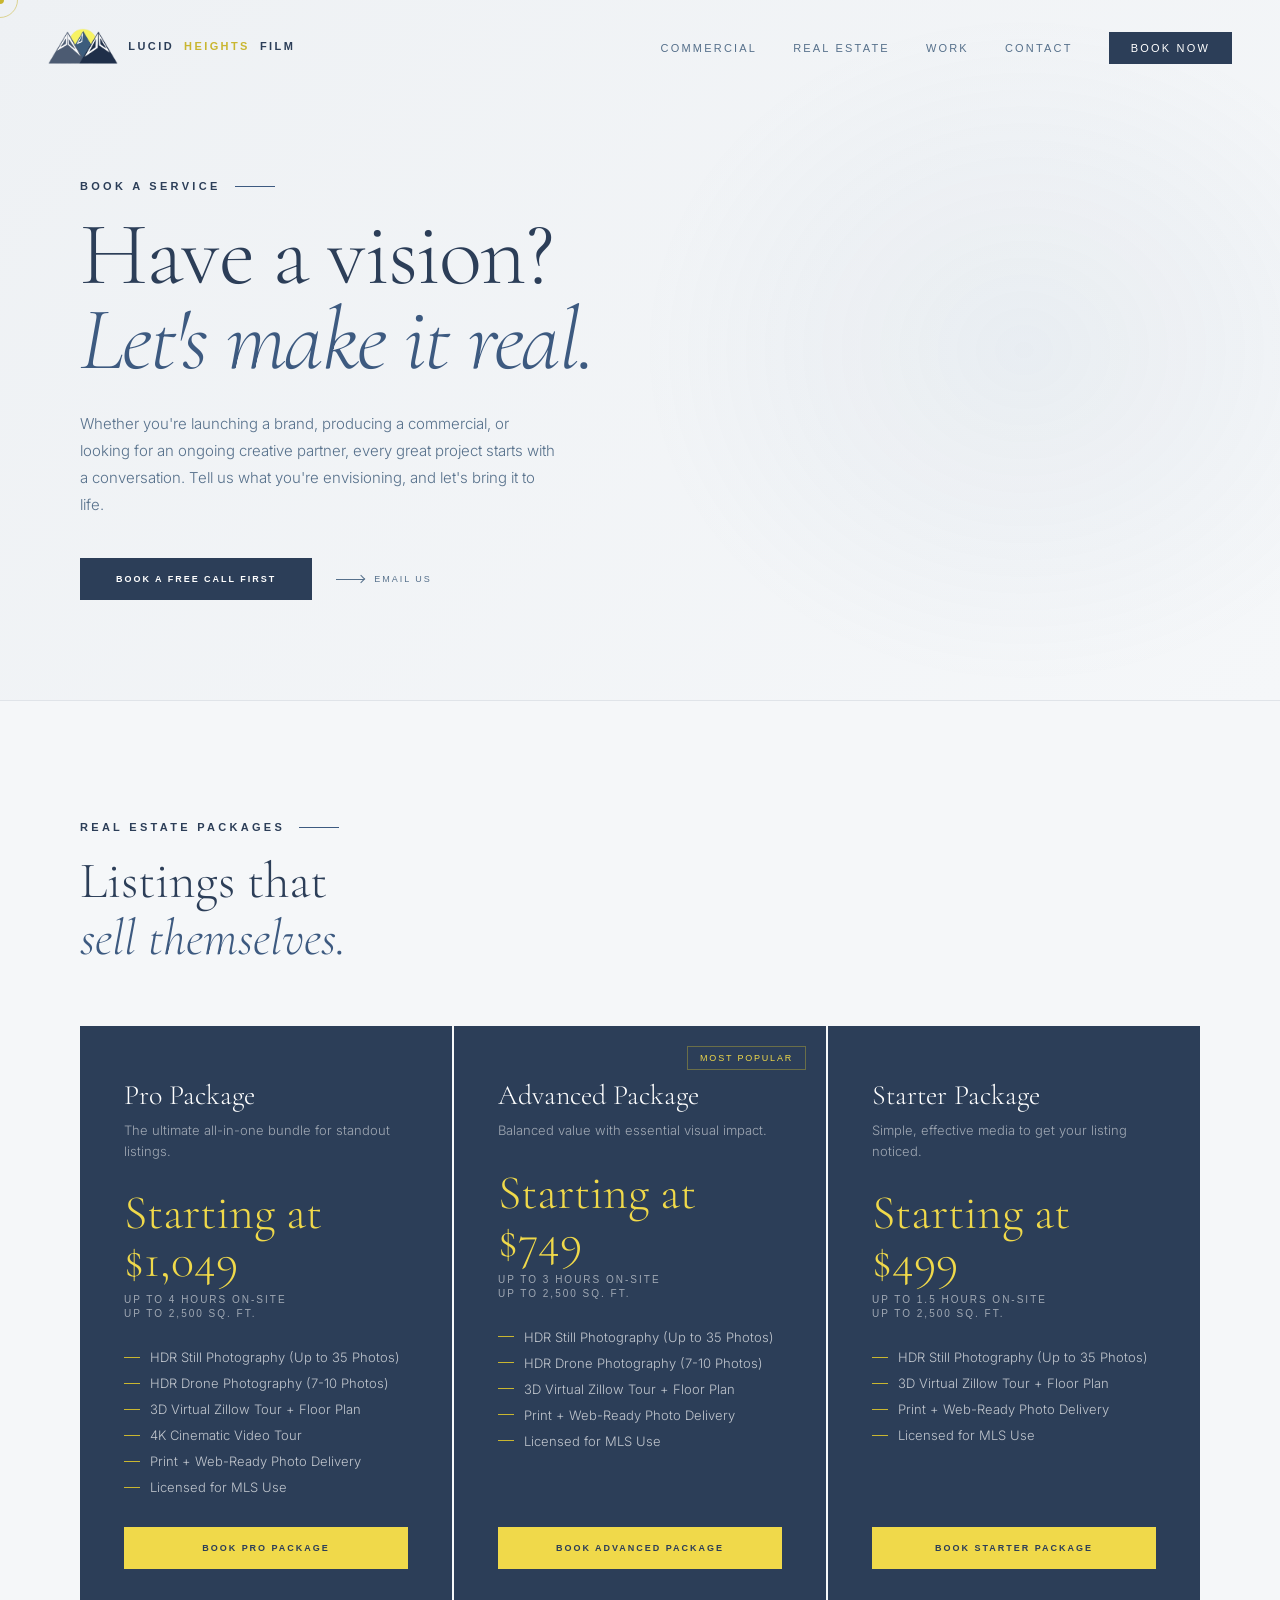
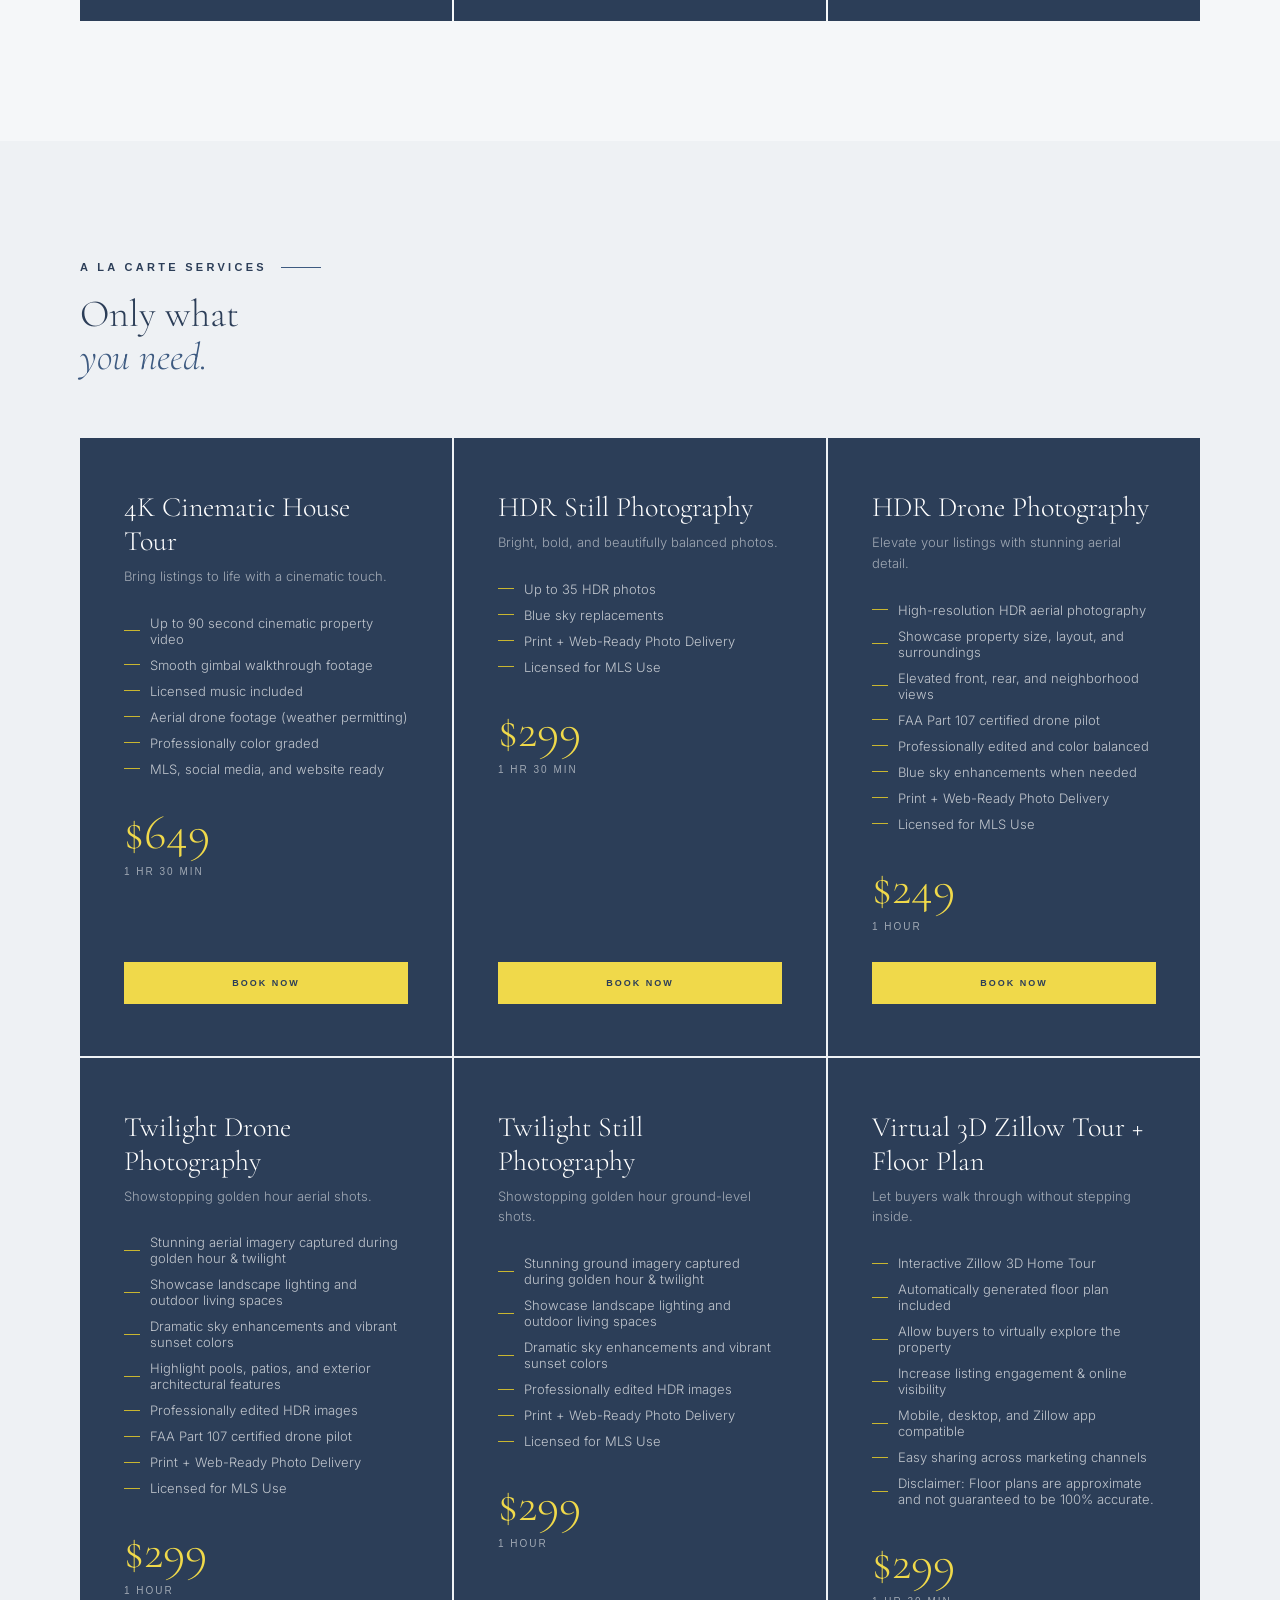
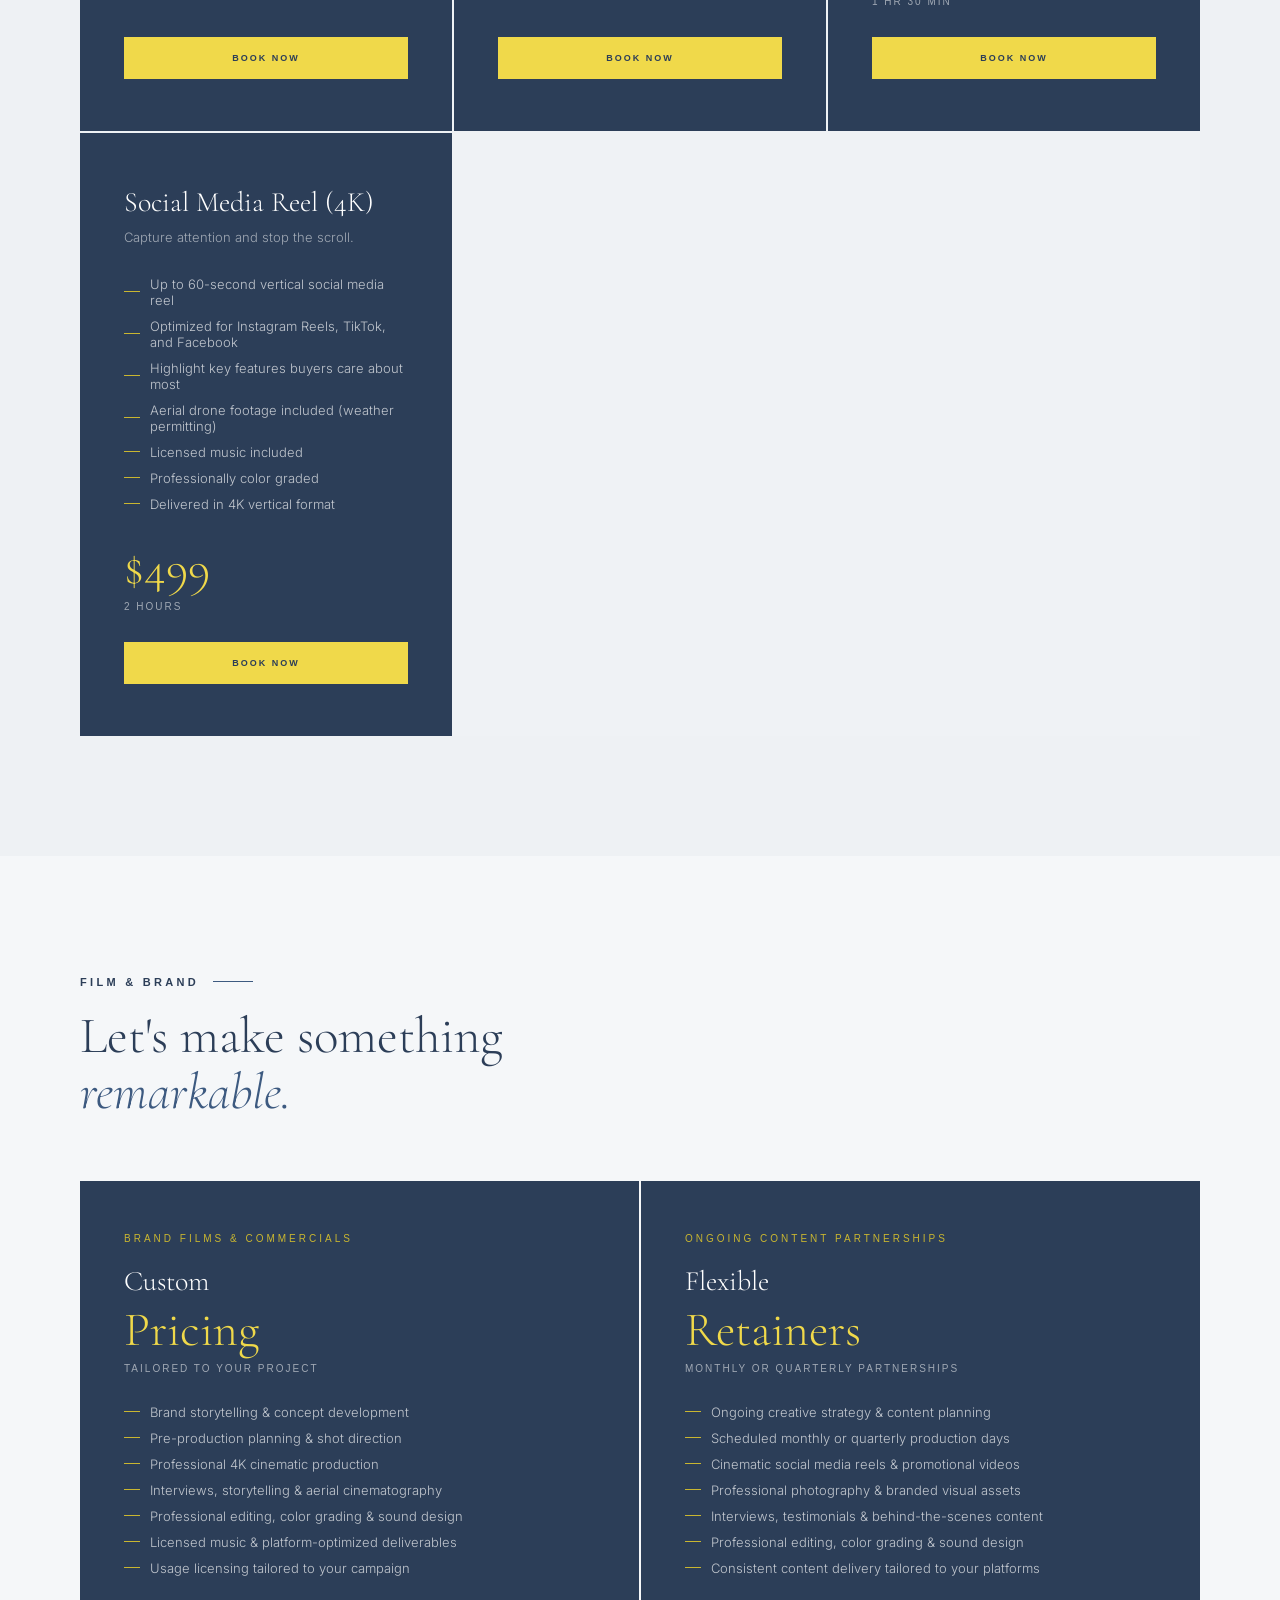
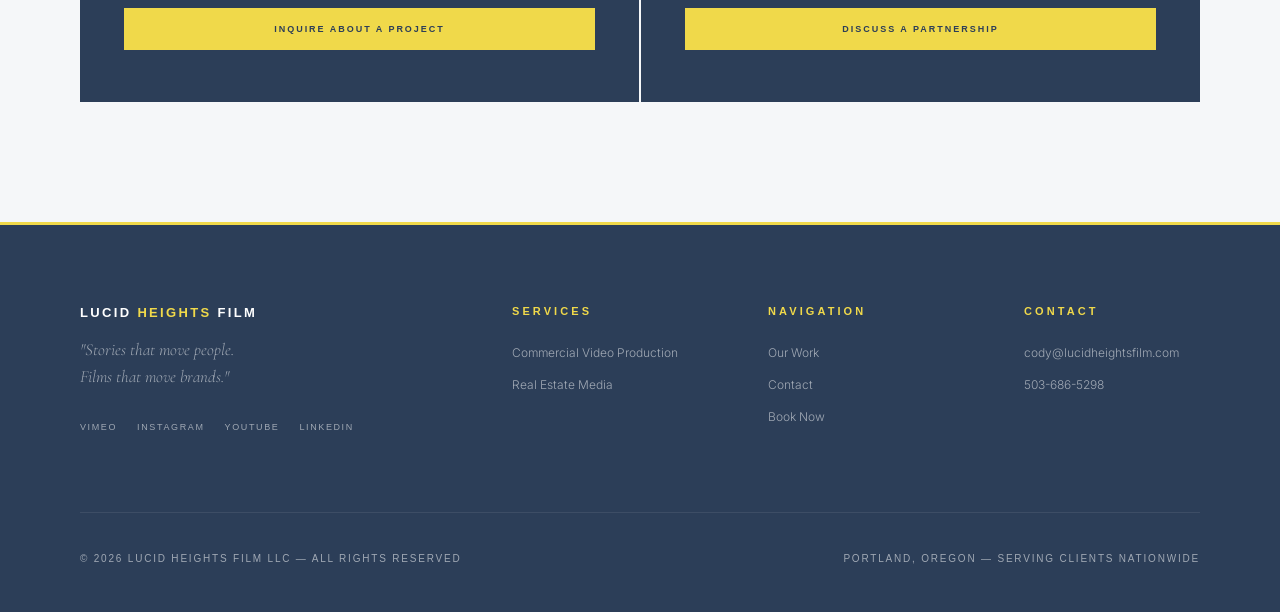
==== commit 55648f02: "Update index.html" ====
--- a/booknow/index.html
+++ b/booknow/index.html
@@ -278,7 +278,7 @@
         <div class="section-label">Real Estate Packages</div>
         <h2 style="font-family:var(--serif);font-size:clamp(36px,4vw,56px);font-weight:300;line-height:1.1;">Listings that<br><em style="color:var(--navy-mid);font-style:italic;">sell themselves.</em></h2>
       </div>
-      <div class="packages-grid" data-fit-prices>
+      <div class="packages-grid">
           <div class="pricing-card fade-in fade-in-delay-1">
           <p class="pricing-name">Pro Package</p>
           <p class="pricing-desc">The ultimate all-in-one bundle for standout listings.</p>
@@ -358,7 +358,7 @@
             <li>MLS, social media, and website ready</li>
           </ul>
 
-          <p class="pricing-price">Base Price$649</p>
+          <p class="pricing-price">$649</p>
           <span class="pricing-duration">1 hr 30 min</span>
 
           <a href="https://checkout.lucidheightsfilm.com/booking-calendar/4k-cinematic-house-tour-video" class="btn-primary booking-btn">
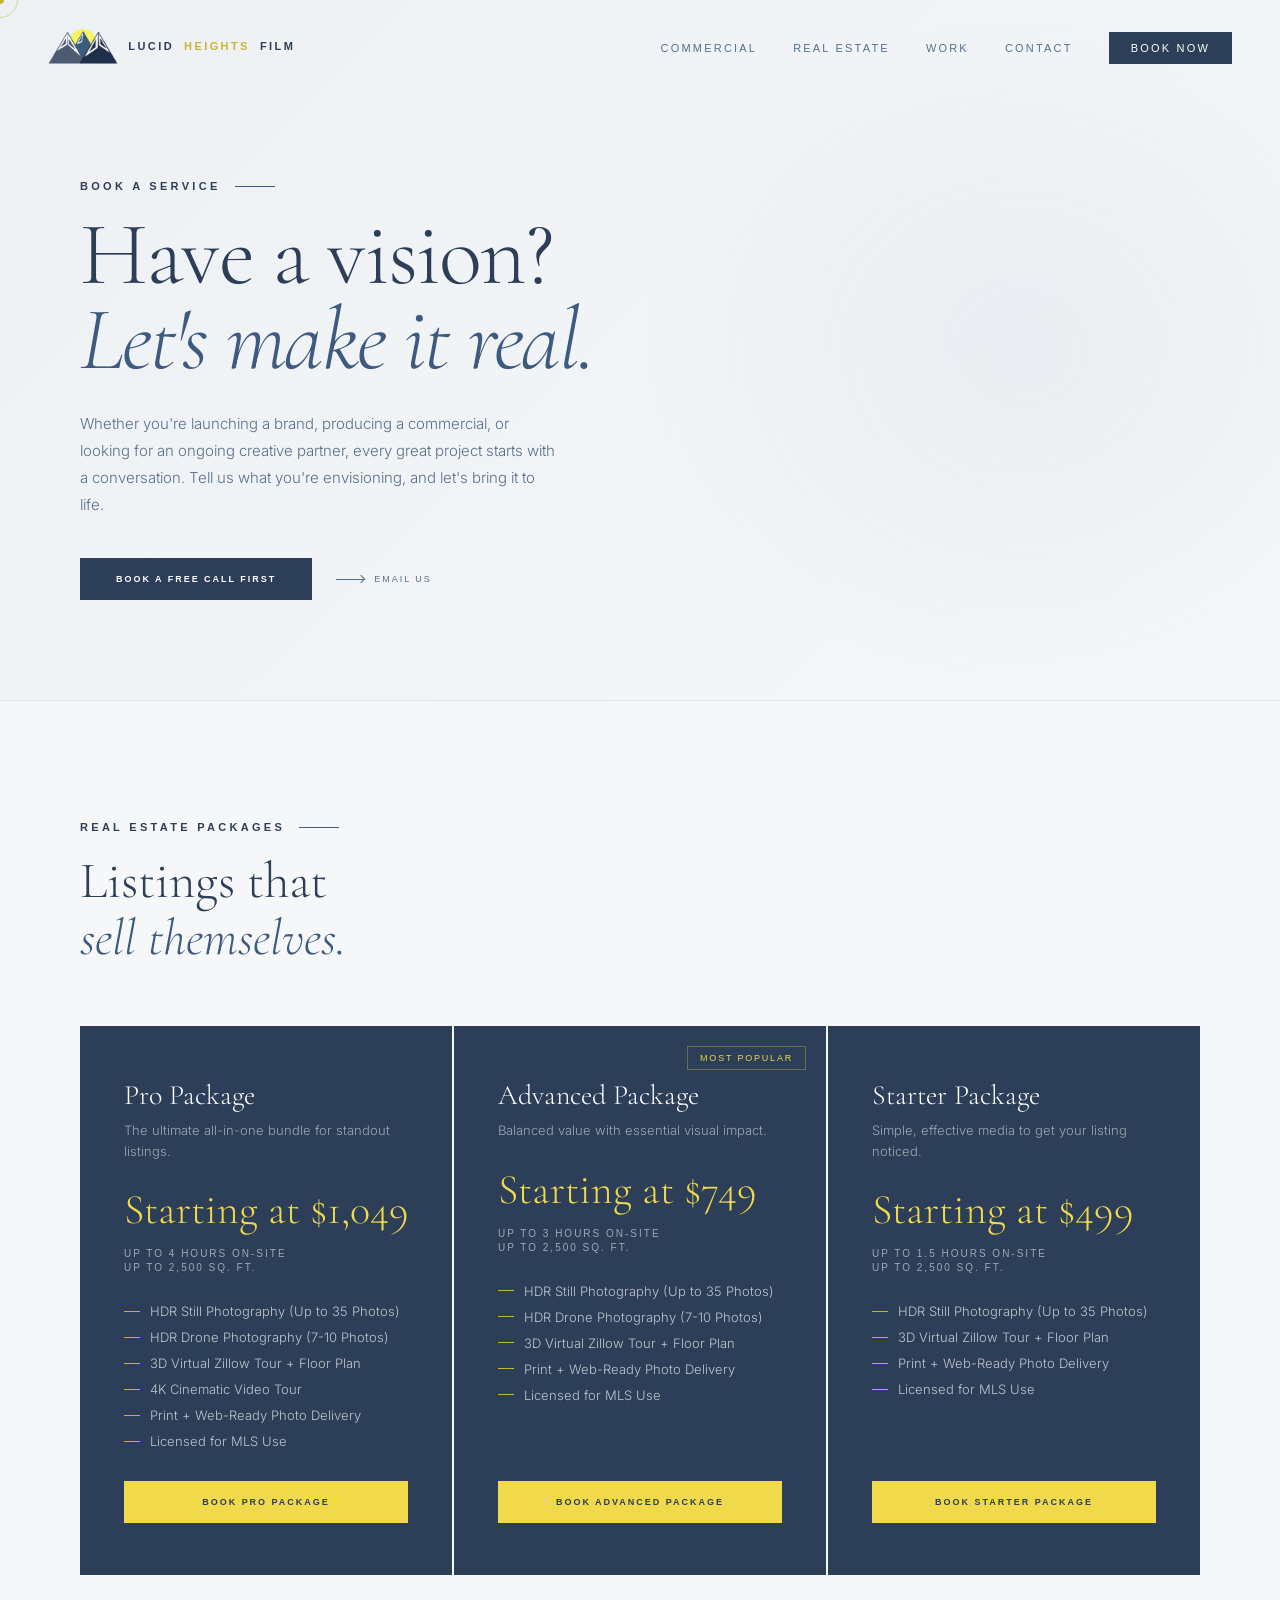
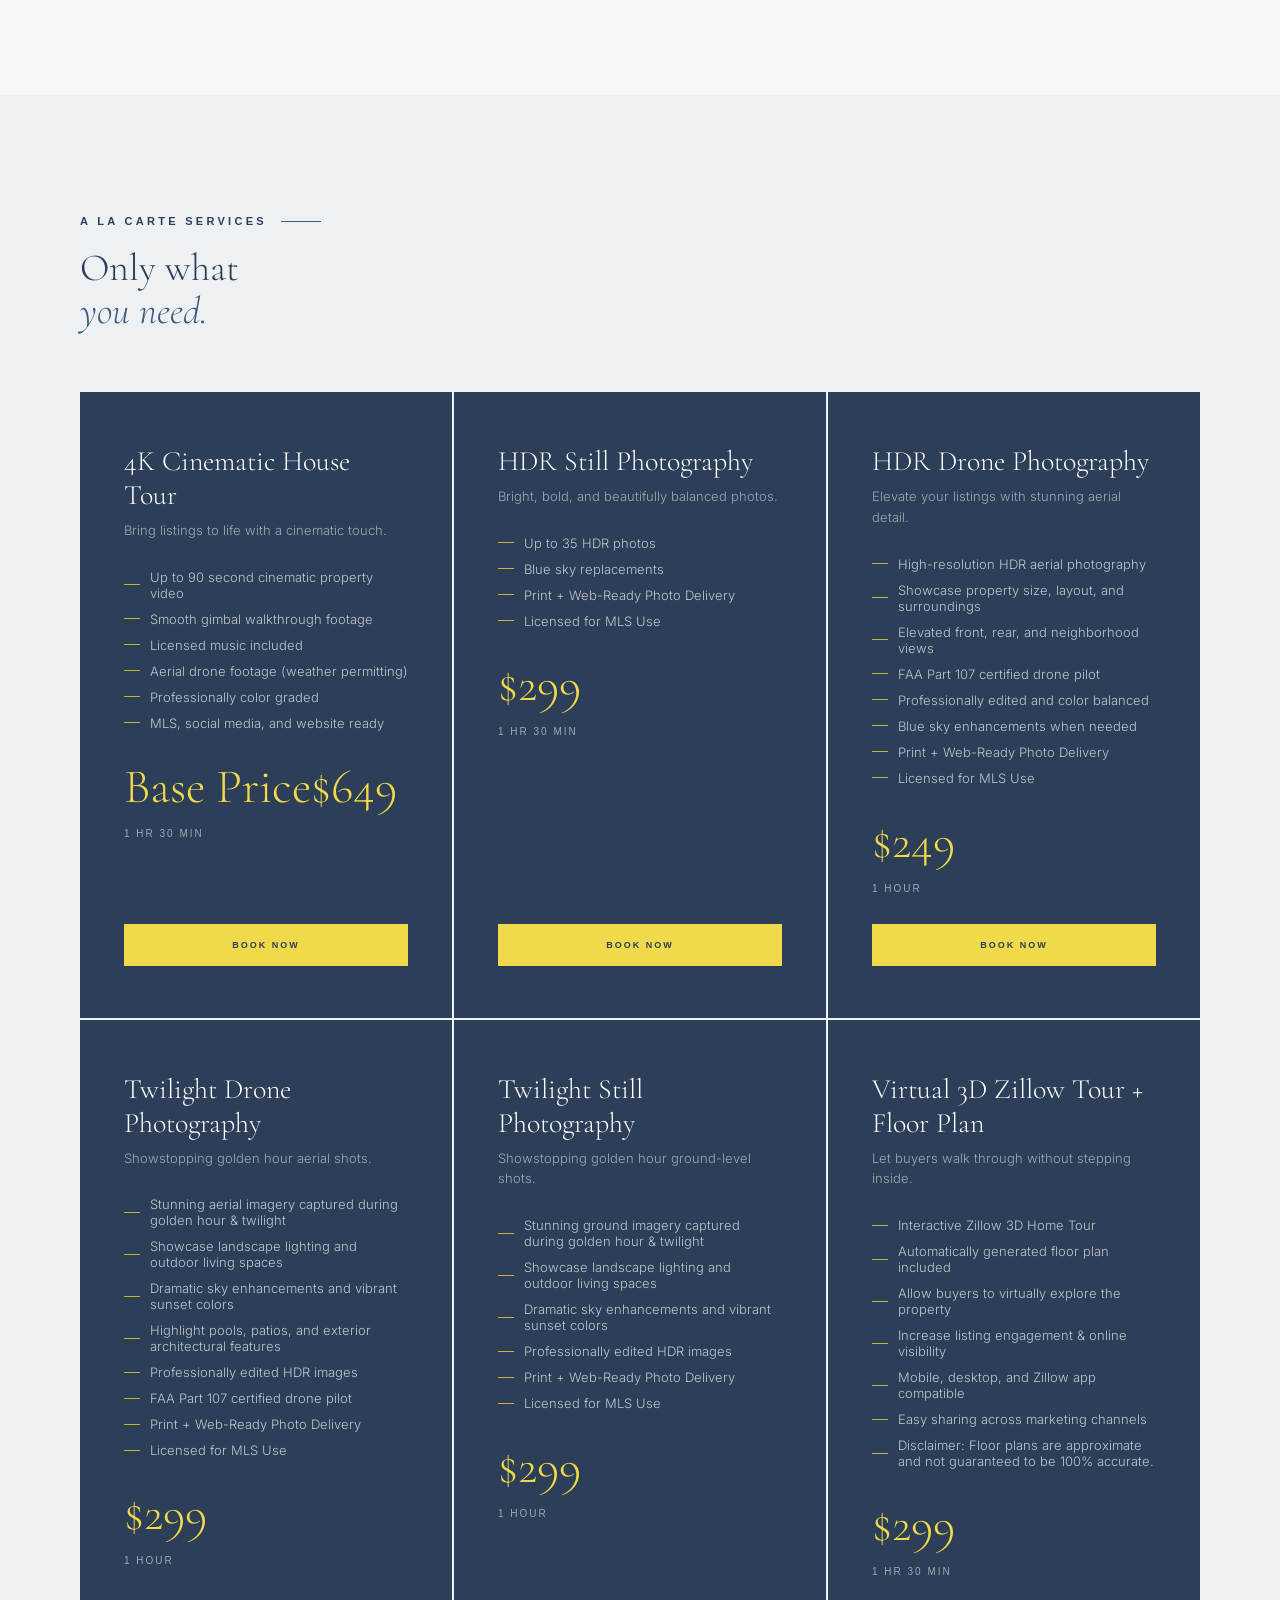
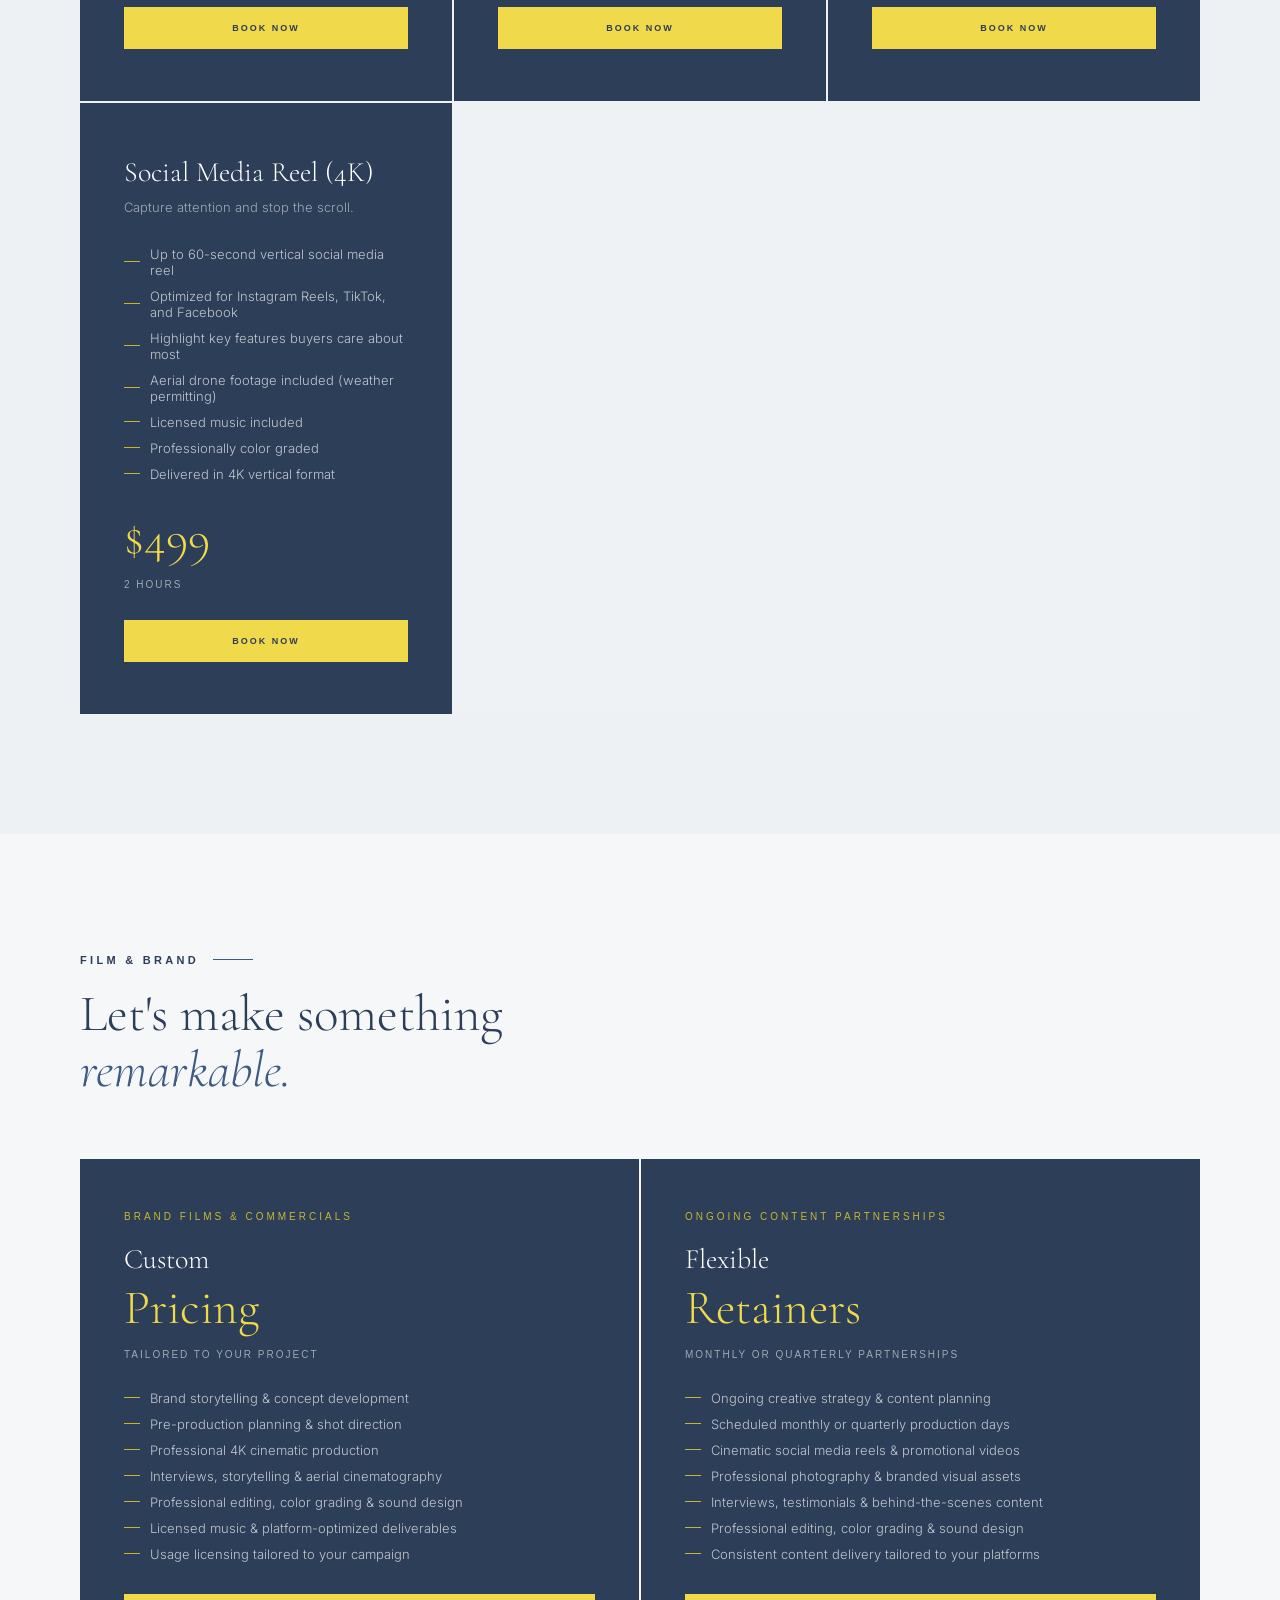
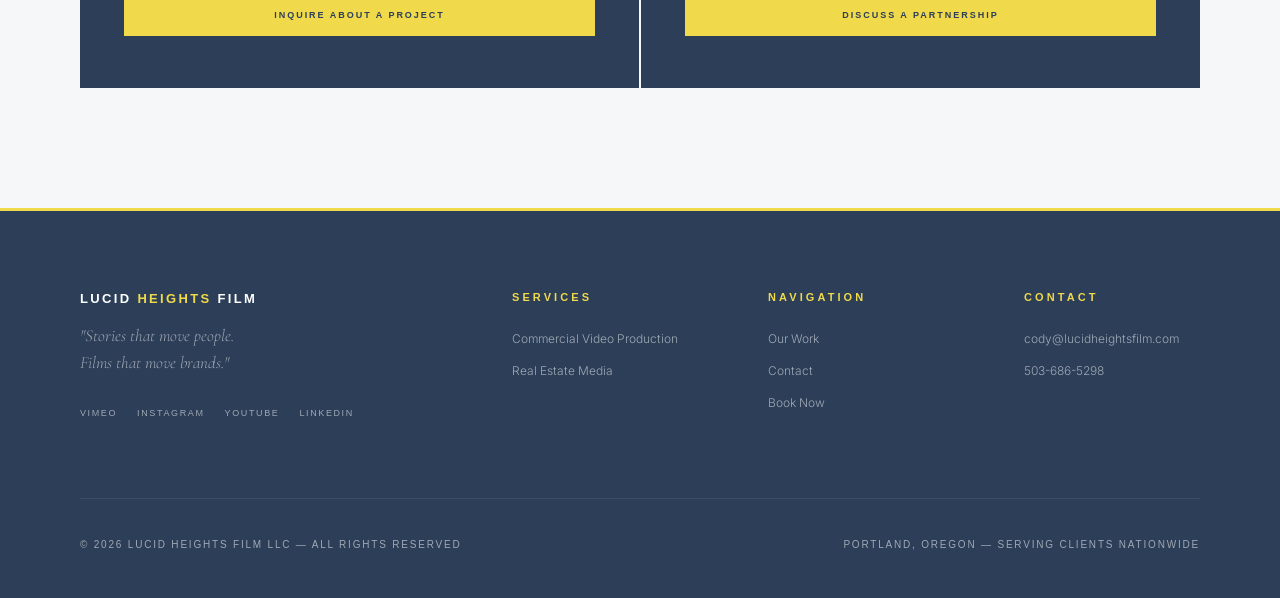
==== commit da92736e: "Sizing Update" ====
--- a/booknow/index.html
+++ b/booknow/index.html
@@ -162,7 +162,7 @@
       display: block;
       float: none;
       line-height: 1;
-      margin-bottom: 8px;
+      margin-bottom: 16px;
       position: relative;
       width: 100%;
       z-index: 1;
@@ -278,7 +278,7 @@
         <div class="section-label">Real Estate Packages</div>
         <h2 style="font-family:var(--serif);font-size:clamp(36px,4vw,56px);font-weight:300;line-height:1.1;">Listings that<br><em style="color:var(--navy-mid);font-style:italic;">sell themselves.</em></h2>
       </div>
-      <div class="packages-grid">
+      <div class="packages-grid" data-fit-prices>
           <div class="pricing-card fade-in fade-in-delay-1">
           <p class="pricing-name">Pro Package</p>
           <p class="pricing-desc">The ultimate all-in-one bundle for standout listings.</p>
@@ -358,7 +358,7 @@
             <li>MLS, social media, and website ready</li>
           </ul>
 
-          <p class="pricing-price">$649</p>
+          <p class="pricing-price">Base Price$649</p>
           <span class="pricing-duration">1 hr 30 min</span>
 
           <a href="https://checkout.lucidheightsfilm.com/booking-calendar/4k-cinematic-house-tour-video" class="btn-primary booking-btn">
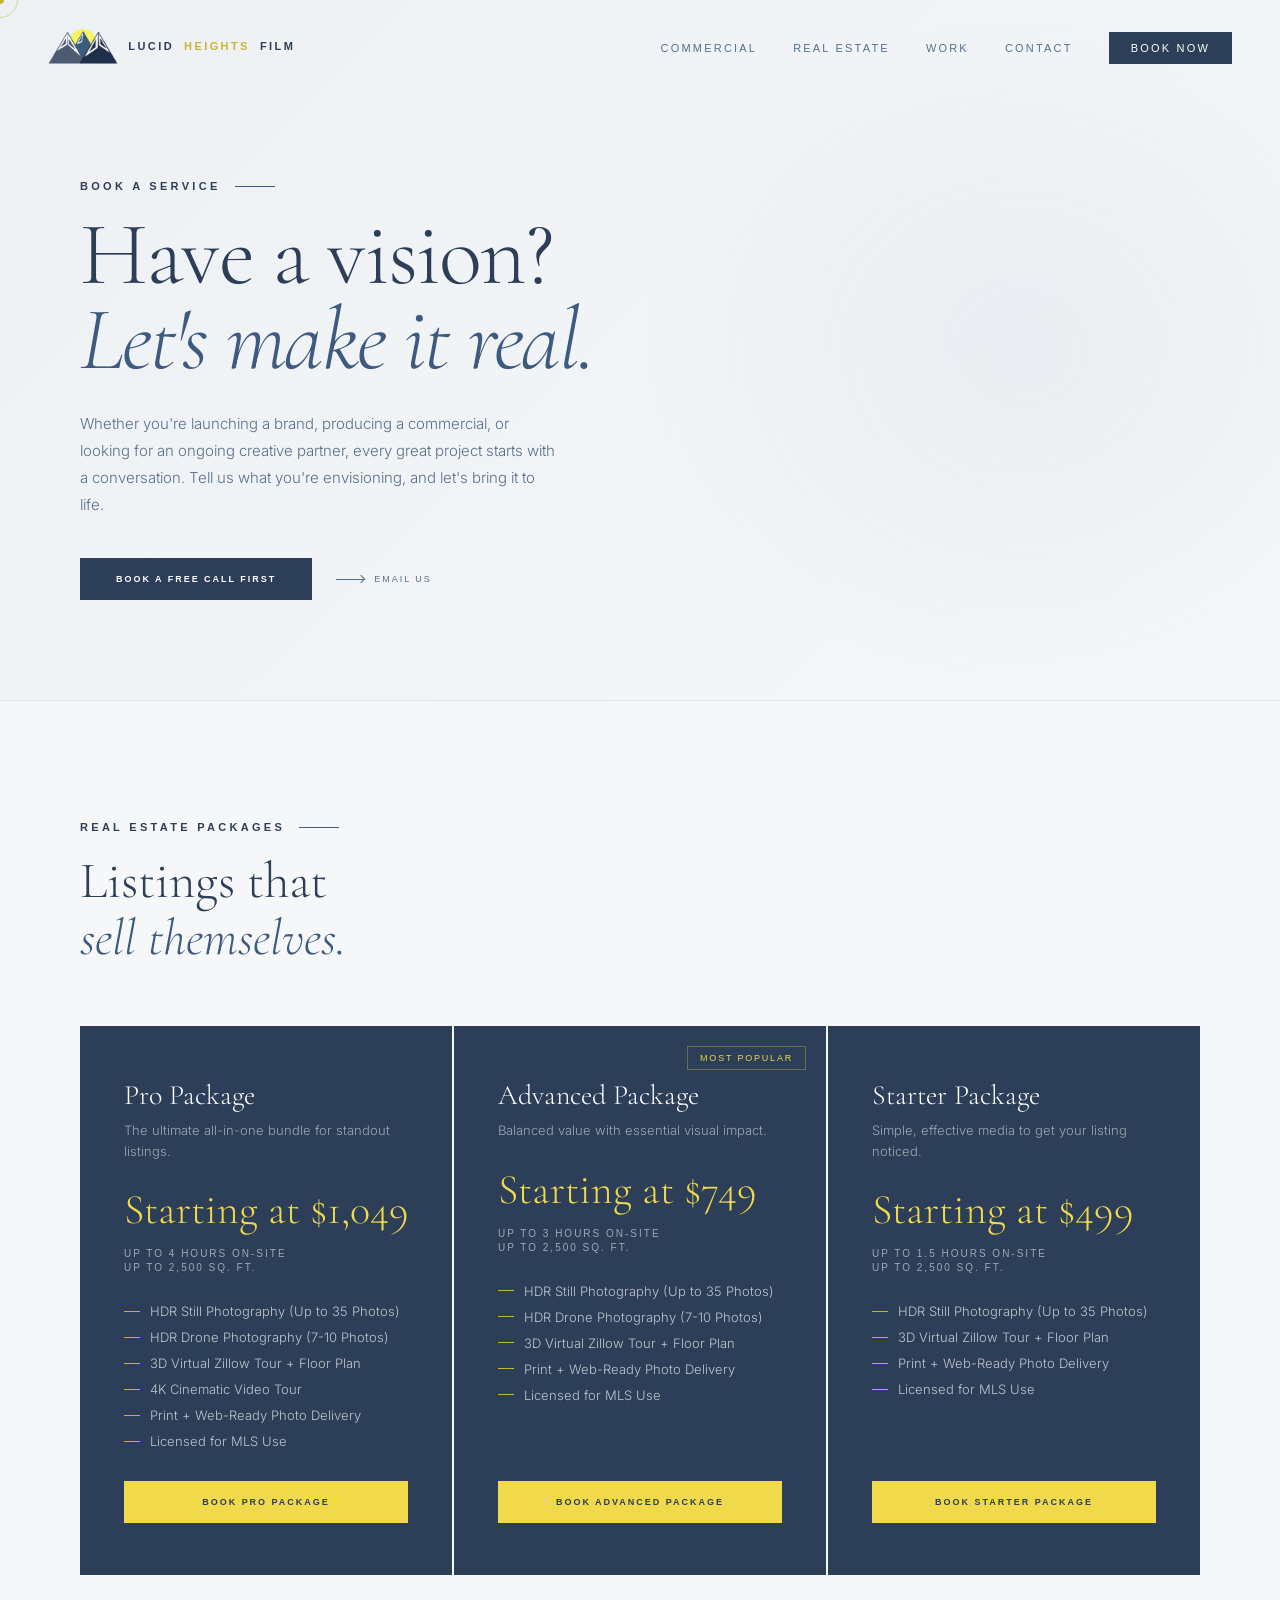
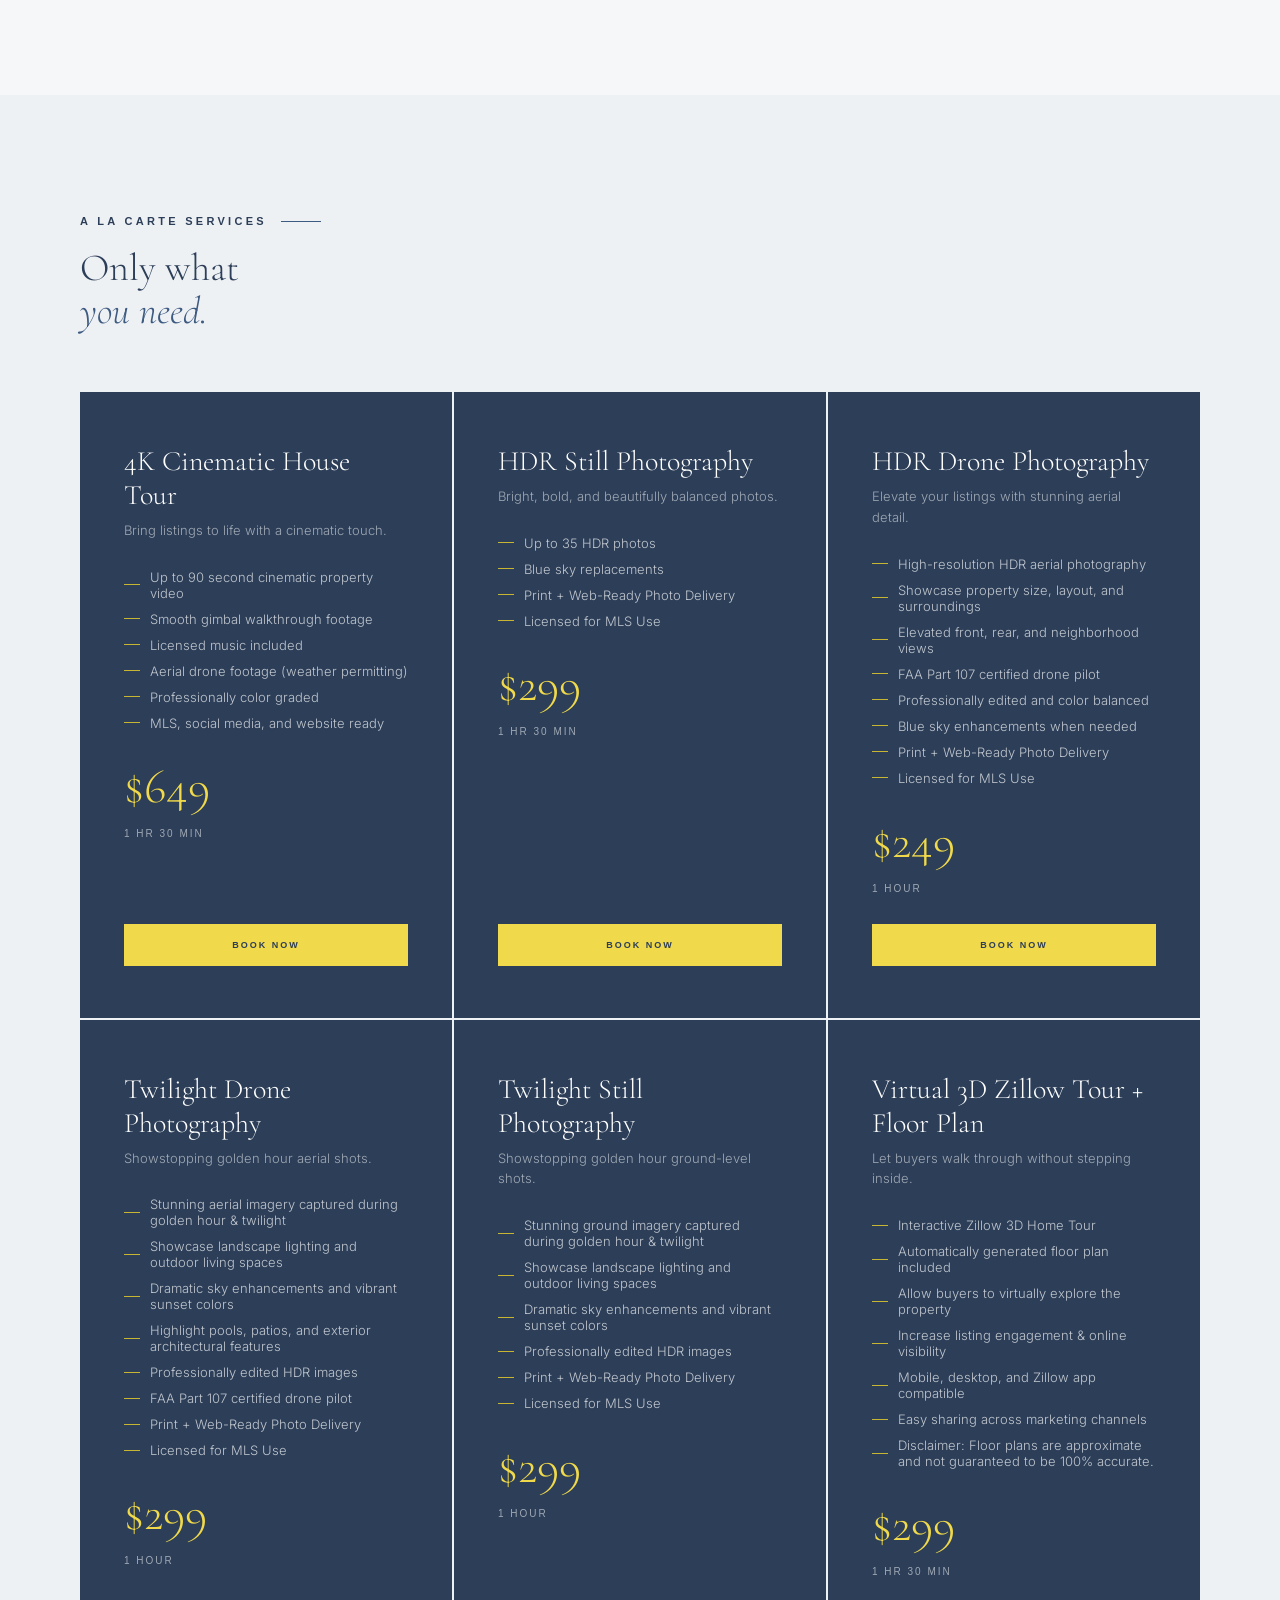
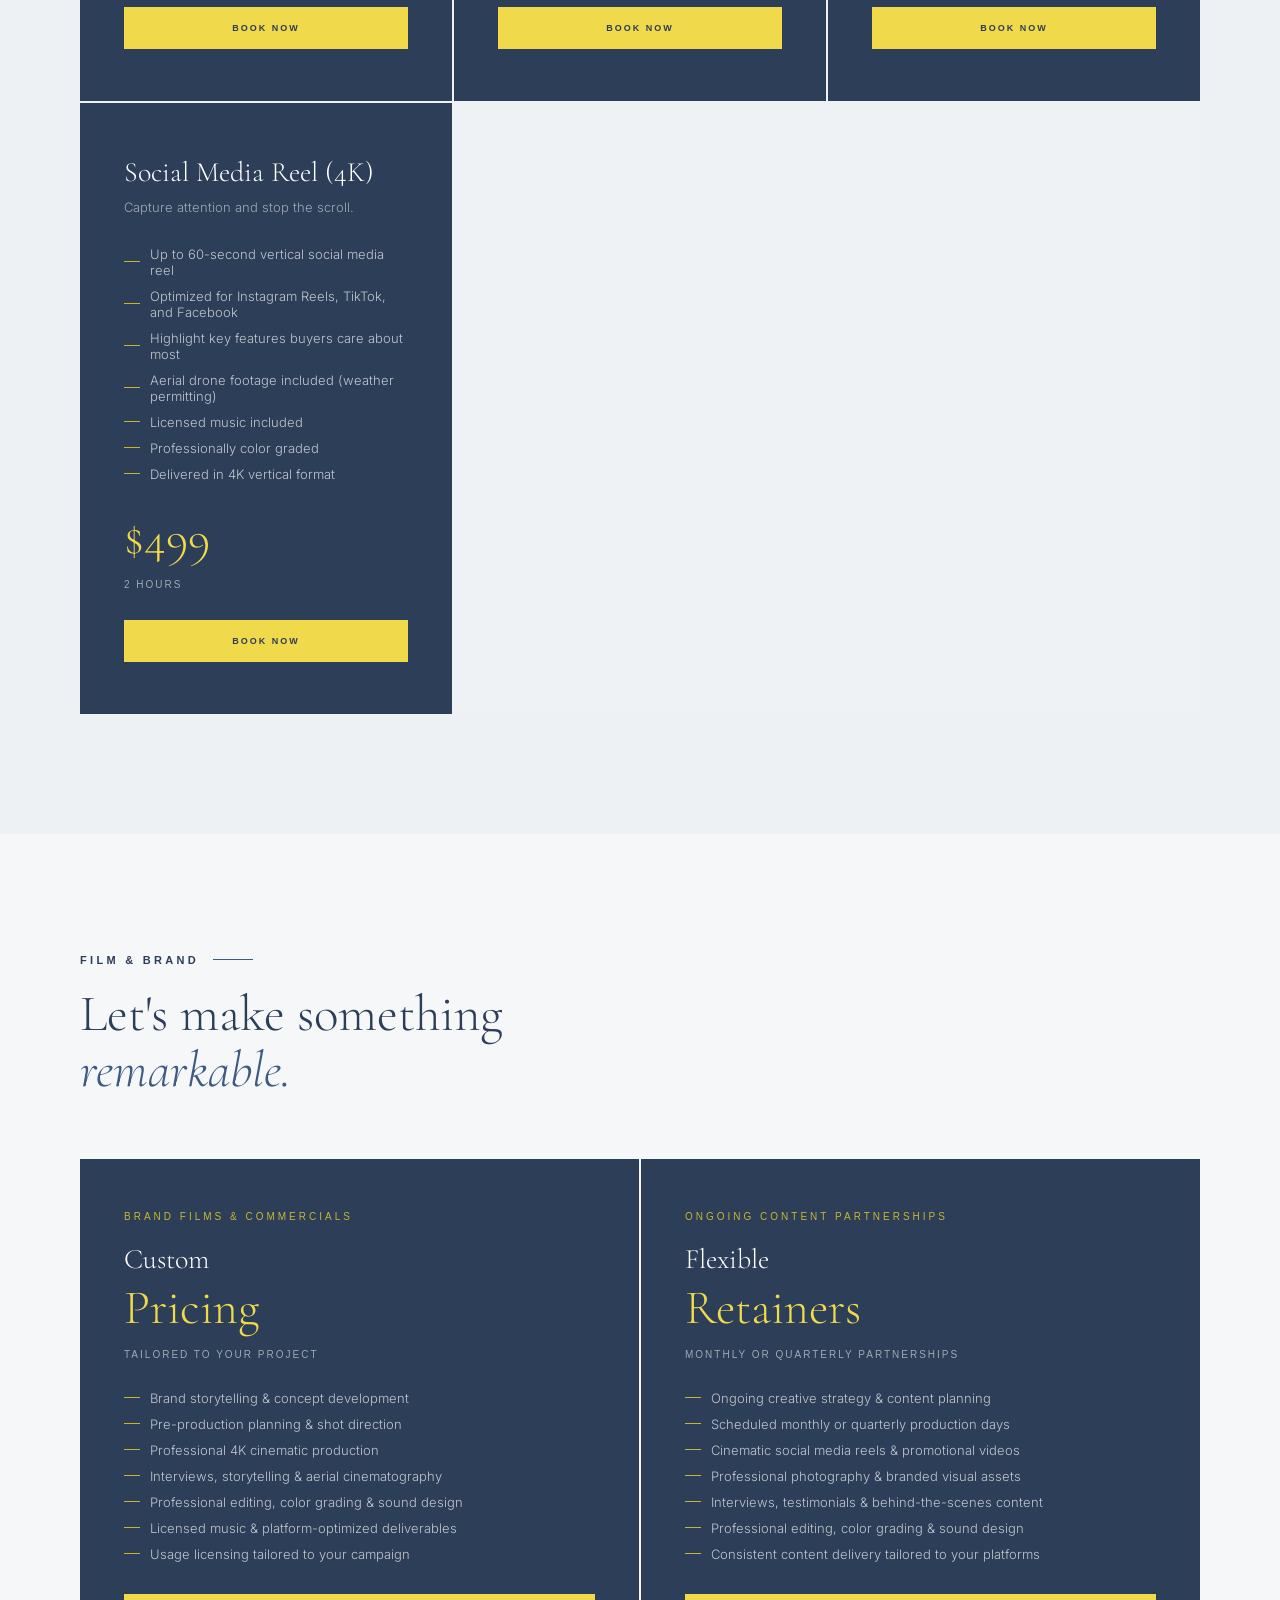
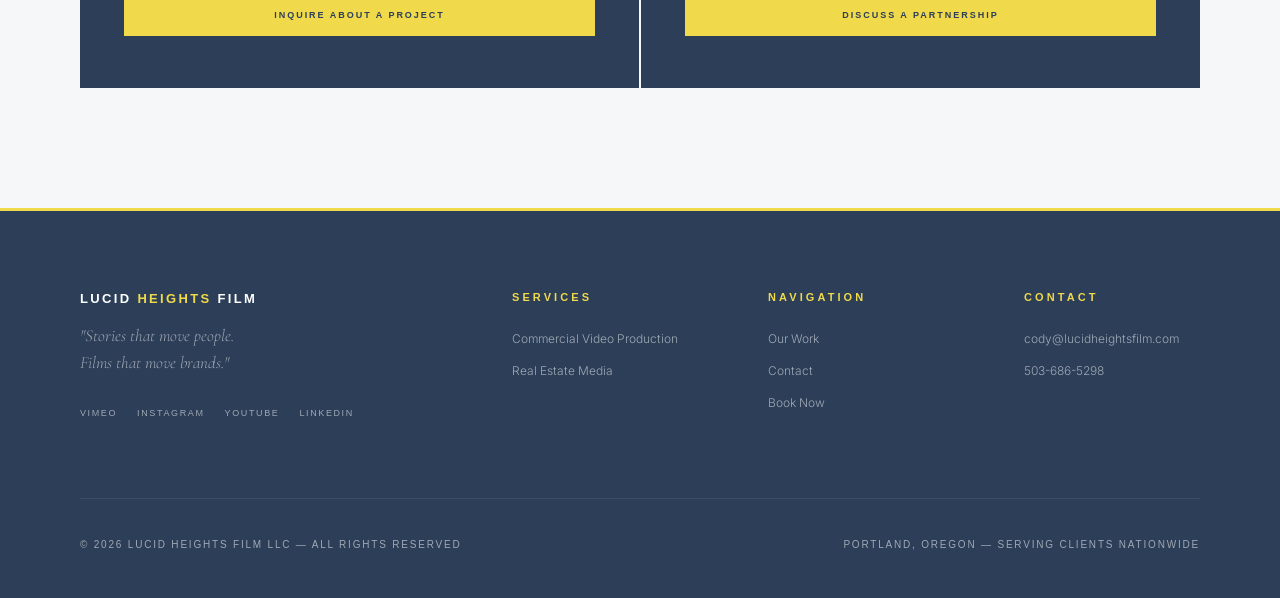
==== commit 5c8ae402: "Merge branch 'main' of https://github.com/lucidheightsfilm/lucidheightsfilm.com" ====
--- a/booknow/index.html
+++ b/booknow/index.html
@@ -358,7 +358,7 @@
             <li>MLS, social media, and website ready</li>
           </ul>
 
-          <p class="pricing-price">Base Price$649</p>
+          <p class="pricing-price">$649</p>
           <span class="pricing-duration">1 hr 30 min</span>
 
           <a href="https://checkout.lucidheightsfilm.com/booking-calendar/4k-cinematic-house-tour-video" class="btn-primary booking-btn">
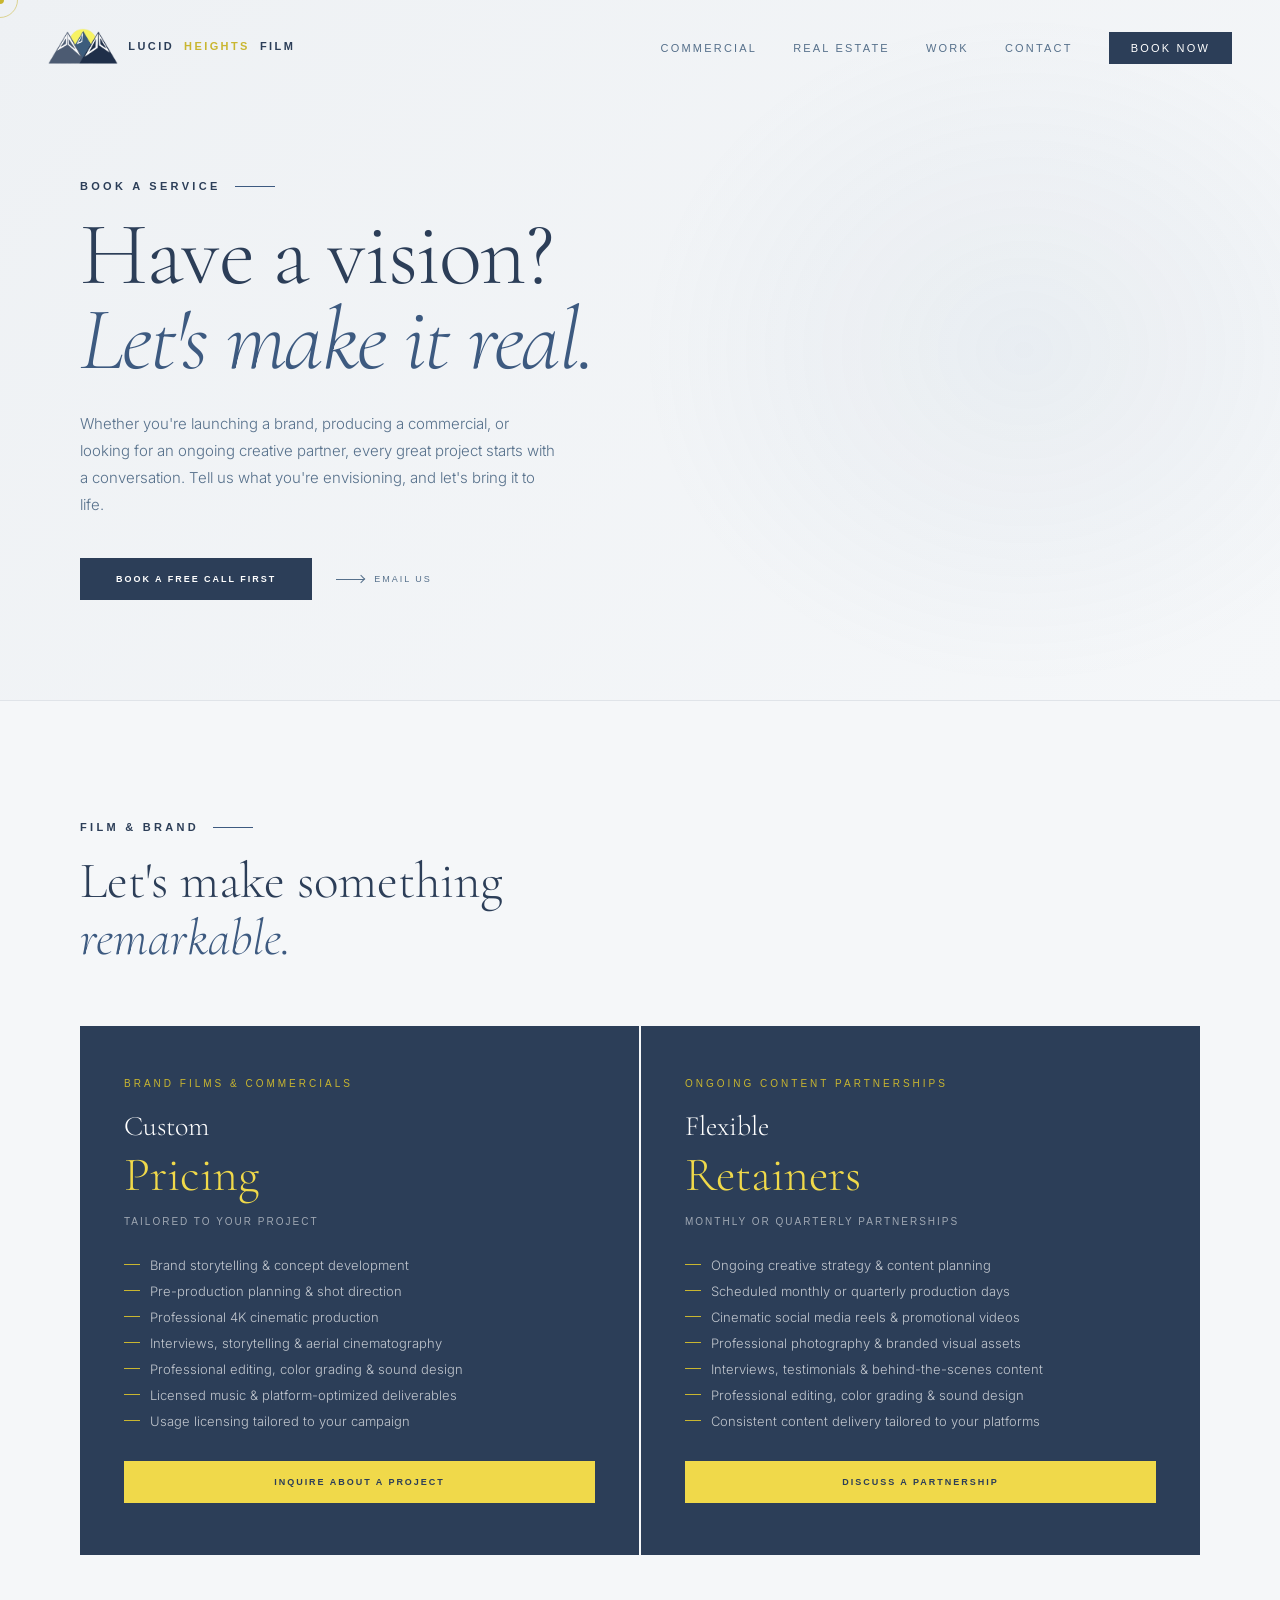
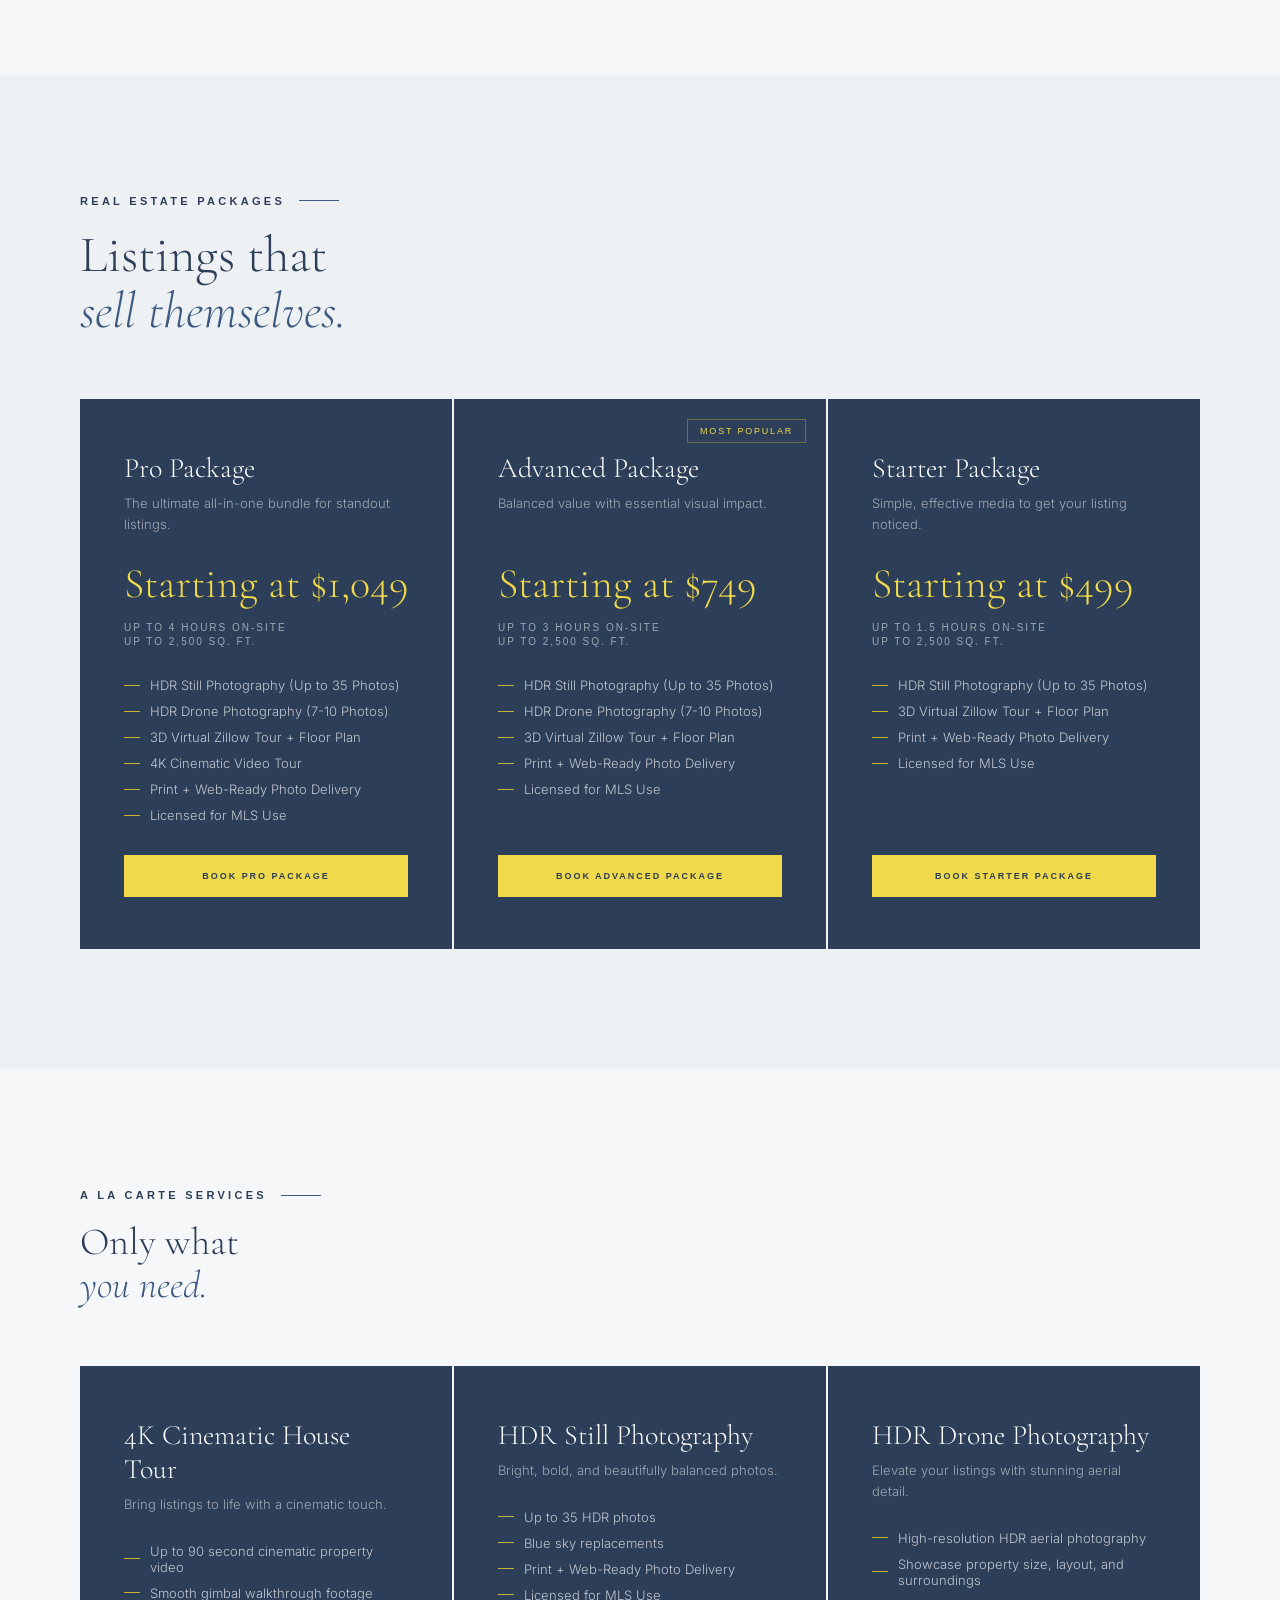
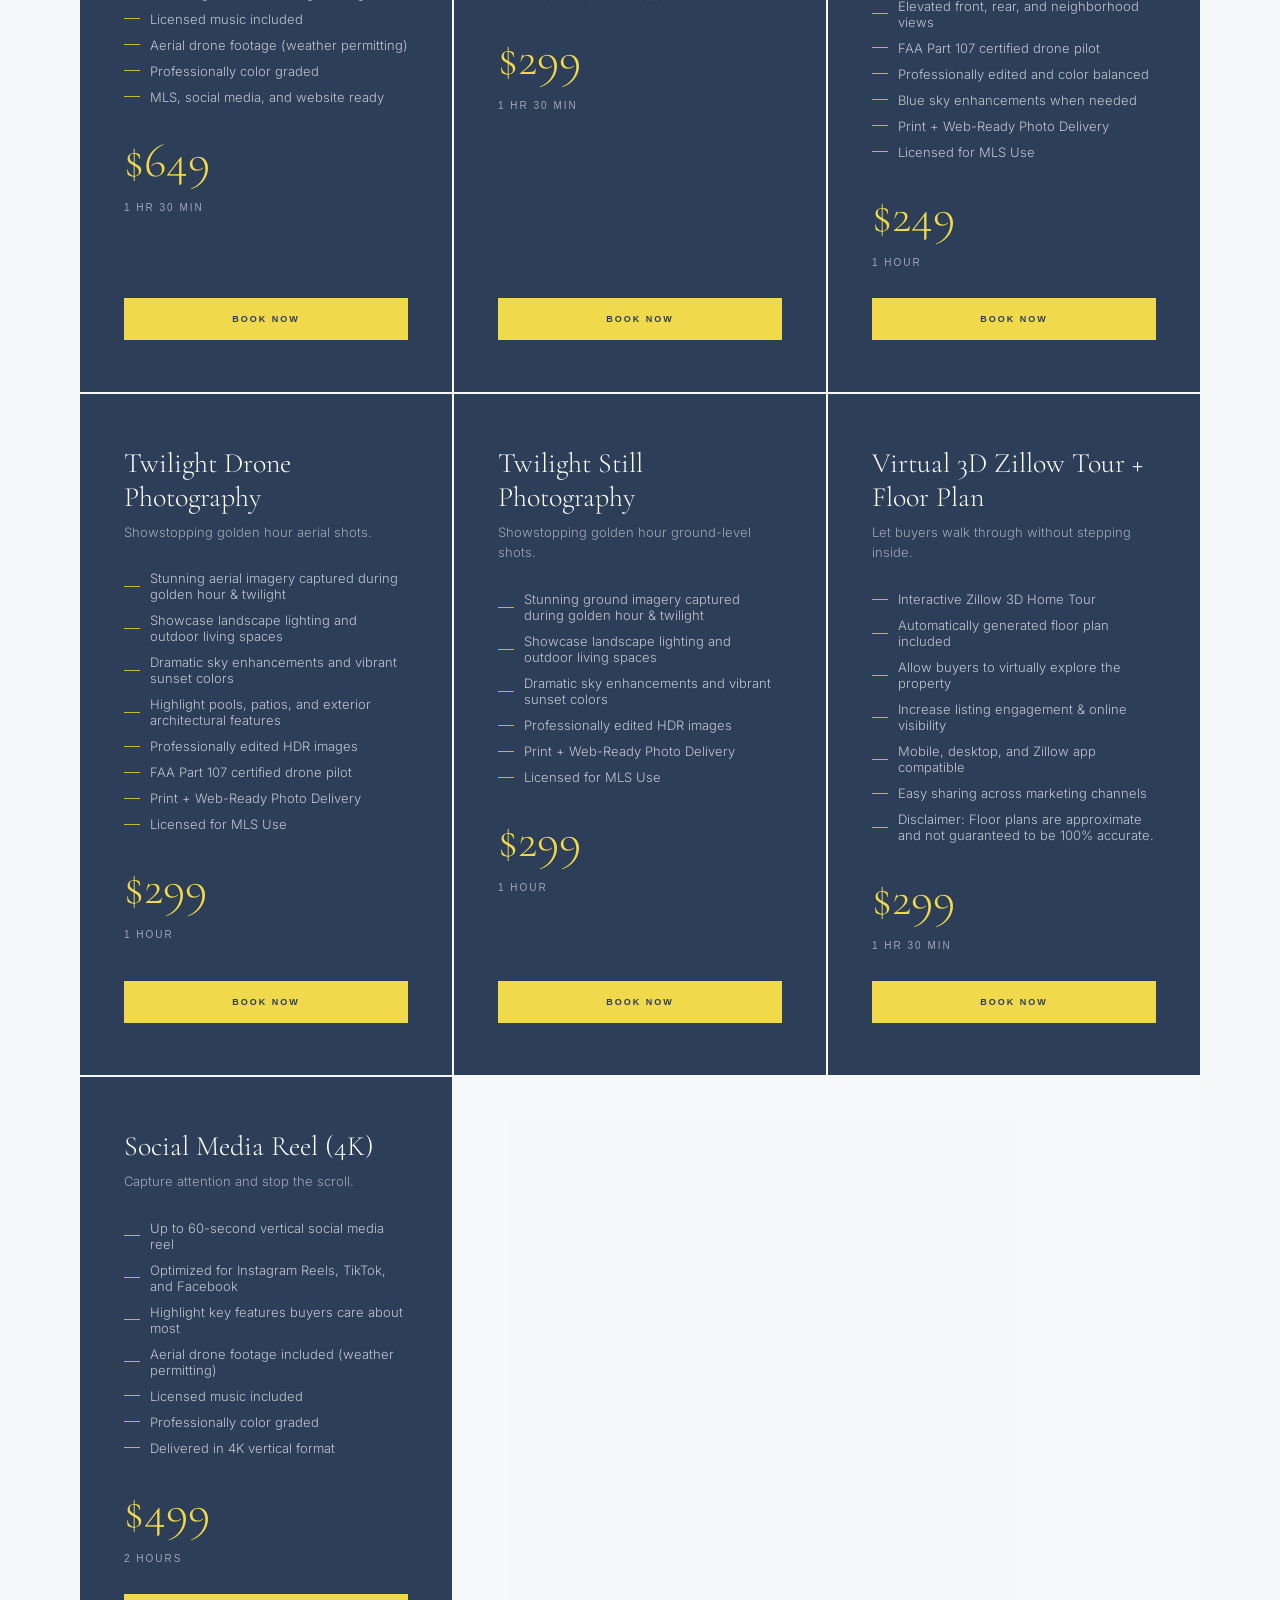
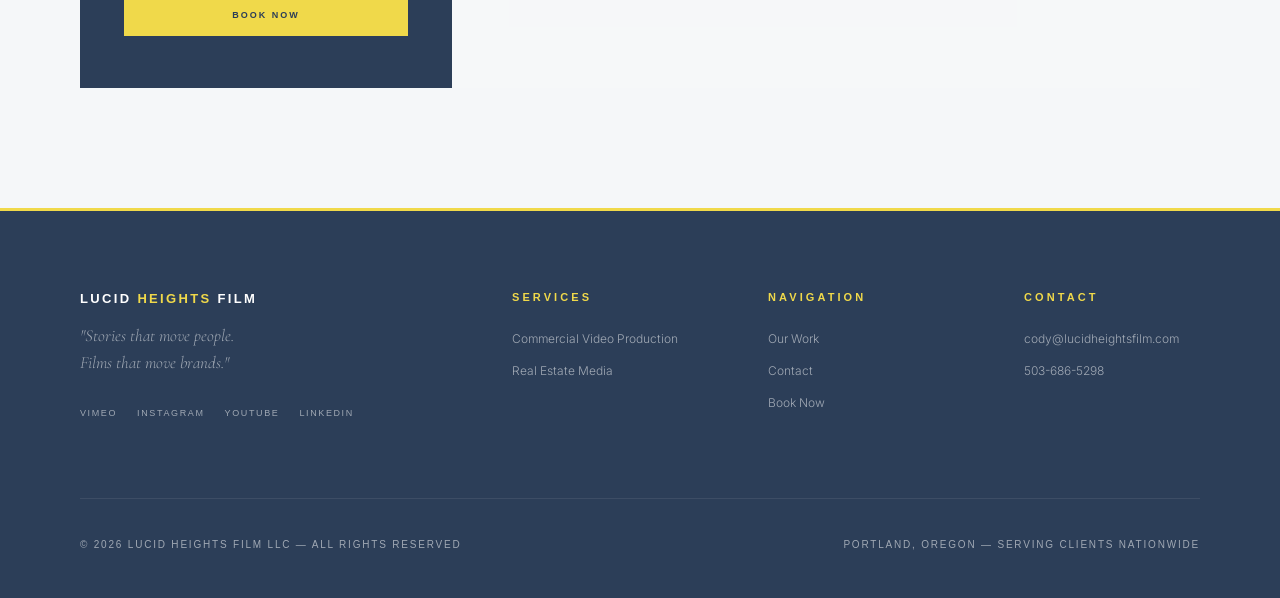
==== commit 5d8e8ccd: "Update requested changes to booknow and realestate" ====
--- a/booknow/index.html
+++ b/booknow/index.html
@@ -275,6 +275,59 @@
   <section style="background:var(--off-white);">
     <div style="max-width:1200px;margin:0 auto;">
       <div class="fade-in" style="margin-bottom:60px;">
+        <div class="section-label">Film & Brand</div>
+        <h2 style="font-family:var(--serif);font-size:clamp(36px,4vw,56px);font-weight:300;line-height:1.1;">Let's make something<br><em style="color:var(--navy-mid);font-style:italic;">remarkable.</em></h2>
+      </div>
+
+      <div class="custom-grid">
+        <div class="pricing-card fade-in fade-in-delay-1">
+          <p style="color:var(--gold);font-family:var(--sans);font-size:10px;letter-spacing:0.3em;margin-bottom:20px;text-transform:uppercase;">Brand films & commercials</p>
+          <p class="pricing-name">Custom</p>
+          <p class="pricing-price" style="font-size:48px;">Pricing</p>
+          <span class="pricing-duration">Tailored to your project</span>
+
+          <ul class="pricing-includes">
+            <li>Brand storytelling & concept development</li>
+            <li>Pre-production planning & shot direction</li>
+            <li>Professional 4K cinematic production</li>
+            <li>Interviews, storytelling & aerial cinematography</li>
+            <li>Professional editing, color grading & sound design</li>
+            <li>Licensed music & platform-optimized deliverables</li>
+            <li>Usage licensing tailored to your campaign</li>
+          </ul>
+
+          <a href="mailto:cody@lucidheightsfilm.com?subject=Wedding%20Inquiry" class="btn-primary booking-btn">
+            <span>inquire about a project</span>
+          </a>
+        </div>
+
+        <div class="pricing-card fade-in fade-in-delay-2">
+          <p style="color:var(--gold);font-family:var(--sans);font-size:10px;letter-spacing:0.3em;margin-bottom:20px;text-transform:uppercase;">ONGOING CONTENT PARTNERSHIPS</p>
+          <p class="pricing-name">Flexible</p>
+          <p class="pricing-price" style="font-size:48px;">Retainers</p>
+          <span class="pricing-duration">MONTHLY OR QUARTERLY PARTNERSHIPS</span>
+
+          <ul class="pricing-includes">
+            <li>Ongoing creative strategy & content planning</li>
+            <li>Scheduled monthly or quarterly production days</li>
+            <li>Cinematic social media reels & promotional videos</li>
+            <li>Professional photography & branded visual assets</li>
+            <li>Interviews, testimonials & behind-the-scenes content</li>
+            <li>Professional editing, color grading & sound design</li>
+            <li>Consistent content delivery tailored to your platforms</li>
+          </ul>
+
+          <a href="https://calendar.app.google/xi4P4kTHmmL9mt7w9" target="_blank" class="btn-primary booking-btn">
+            <span>Discuss a partnership</span>
+          </a>
+        </div>
+      </div>
+    </div>
+  </section>
+
+  <section style="background:var(--off-white2);">
+    <div style="max-width:1200px;margin:0 auto;">
+      <div class="fade-in" style="margin-bottom:60px;">
         <div class="section-label">Real Estate Packages</div>
         <h2 style="font-family:var(--serif);font-size:clamp(36px,4vw,56px);font-weight:300;line-height:1.1;">Listings that<br><em style="color:var(--navy-mid);font-style:italic;">sell themselves.</em></h2>
       </div>
@@ -337,7 +390,7 @@
     </div>
   </section>
 
-  <section style="background:var(--off-white2);">
+  <section style="background:var(--off-white);">
     <div style="max-width:1200px;margin:0 auto;">
       <div class="fade-in" style="margin-bottom:60px;">
         <div class="section-label">A La Carte Services</div>
@@ -499,60 +552,6 @@
     </div>
   </section>
 
-
-  <section style="background:var(--off-white);">
-    <div style="max-width:1200px;margin:0 auto;">
-      <div class="fade-in" style="margin-bottom:60px;">
-        <div class="section-label">Film & Brand</div>
-        <h2 style="font-family:var(--serif);font-size:clamp(36px,4vw,56px);font-weight:300;line-height:1.1;">Let's make something<br><em style="color:var(--navy-mid);font-style:italic;">remarkable.</em></h2>
-      </div>
-
-      <div class="custom-grid">
-        <div class="pricing-card fade-in fade-in-delay-1">
-          <p style="color:var(--gold);font-family:var(--sans);font-size:10px;letter-spacing:0.3em;margin-bottom:20px;text-transform:uppercase;">Brand films & commercials</p>
-          <p class="pricing-name">Custom</p>
-          <p class="pricing-price" style="font-size:48px;">Pricing</p>
-          <span class="pricing-duration">Tailored to your project</span>
-
-          <ul class="pricing-includes">
-            <li>Brand storytelling & concept development</li>
-            <li>Pre-production planning & shot direction</li>
-            <li>Professional 4K cinematic production</li>
-            <li>Interviews, storytelling & aerial cinematography</li>
-            <li>Professional editing, color grading & sound design</li>
-            <li>Licensed music & platform-optimized deliverables</li>
-            <li>Usage licensing tailored to your campaign</li>
-          </ul>
-
-          <a href="mailto:cody@lucidheightsfilm.com?subject=Wedding%20Inquiry" class="btn-primary booking-btn">
-            <span>inquire about a project</span>
-          </a>
-        </div>
-
-        <div class="pricing-card fade-in fade-in-delay-2">
-          <p style="color:var(--gold);font-family:var(--sans);font-size:10px;letter-spacing:0.3em;margin-bottom:20px;text-transform:uppercase;">ONGOING CONTENT PARTNERSHIPS</p>
-          <p class="pricing-name">Flexible</p>
-          <p class="pricing-price" style="font-size:48px;">Retainers</p>
-          <span class="pricing-duration">MONTHLY OR QUARTERLY PARTNERSHIPS</span>
-
-          <ul class="pricing-includes">
-            <li>Ongoing creative strategy & content planning</li>
-            <li>Scheduled monthly or quarterly production days</li>
-            <li>Cinematic social media reels & promotional videos</li>
-            <li>Professional photography & branded visual assets</li>
-            <li>Interviews, testimonials & behind-the-scenes content</li>
-            <li>Professional editing, color grading & sound design</li>
-            <li>Consistent content delivery tailored to your platforms</li>
-          </ul>
-
-          <a href="https://calendar.app.google/xi4P4kTHmmL9mt7w9" target="_blank" class="btn-primary booking-btn">
-            <span>Discuss a partnership</span>
-          </a>
-        </div>
-      </div>
-    </div>
-  </section>
-
   <footer>
     <div class="footer-top">
       <div>
--- a/style.css
+++ b/style.css
@@ -493,8 +493,9 @@
 .pricing-name { font-family: var(--serif); font-size: 28px; font-weight: 300; color: var(--navy); margin-bottom: 8px; }
 .pricing-desc { font-size: 13px; color: var(--text-light); line-height: 1.6; margin-bottom: 28px; }
 .pricing-price { font-family: var(--serif); font-size: 48px; font-weight: 300; color: var(--navy); line-height: 1; margin-bottom: 4px; }
-/* Package grids opt in with data-fit-prices: prices stay on one line and
-   main.js shrinks them to one shared size that fits the longest price. */
+/* Package grids opt in with data-fit-prices: prices stay on one line, and
+   main.js shrinks them to one shared size that fits the longest price and
+   evens out name and description heights so the prices line up across cards. */
 [data-fit-prices] .pricing-price { white-space: nowrap; }
 .pricing-duration { font-family: var(--sans); font-size: 10px; letter-spacing: 0.2em; text-transform: uppercase; color: var(--text-light); margin-bottom: 32px; display: block; }
 .pricing-includes { list-style: none; display: flex; flex-direction: column; gap: 10px; margin-bottom: 36px; }
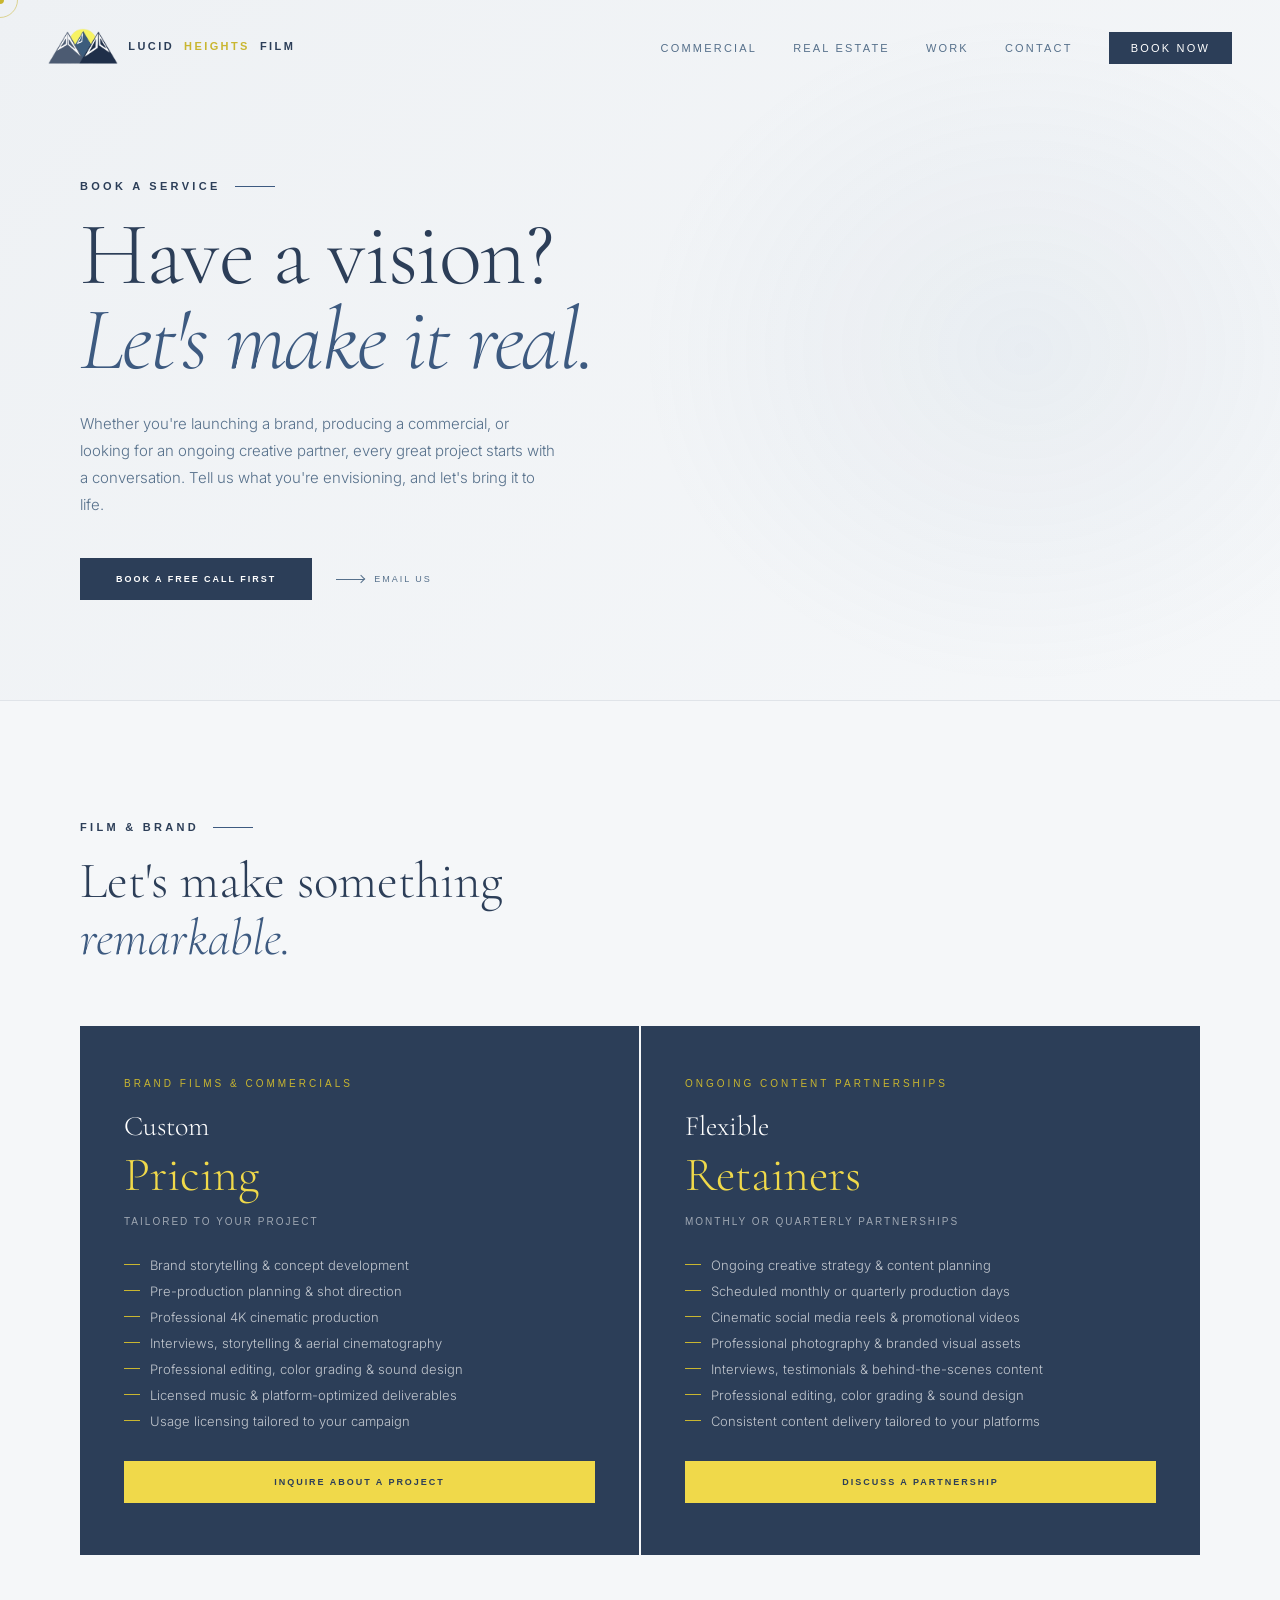
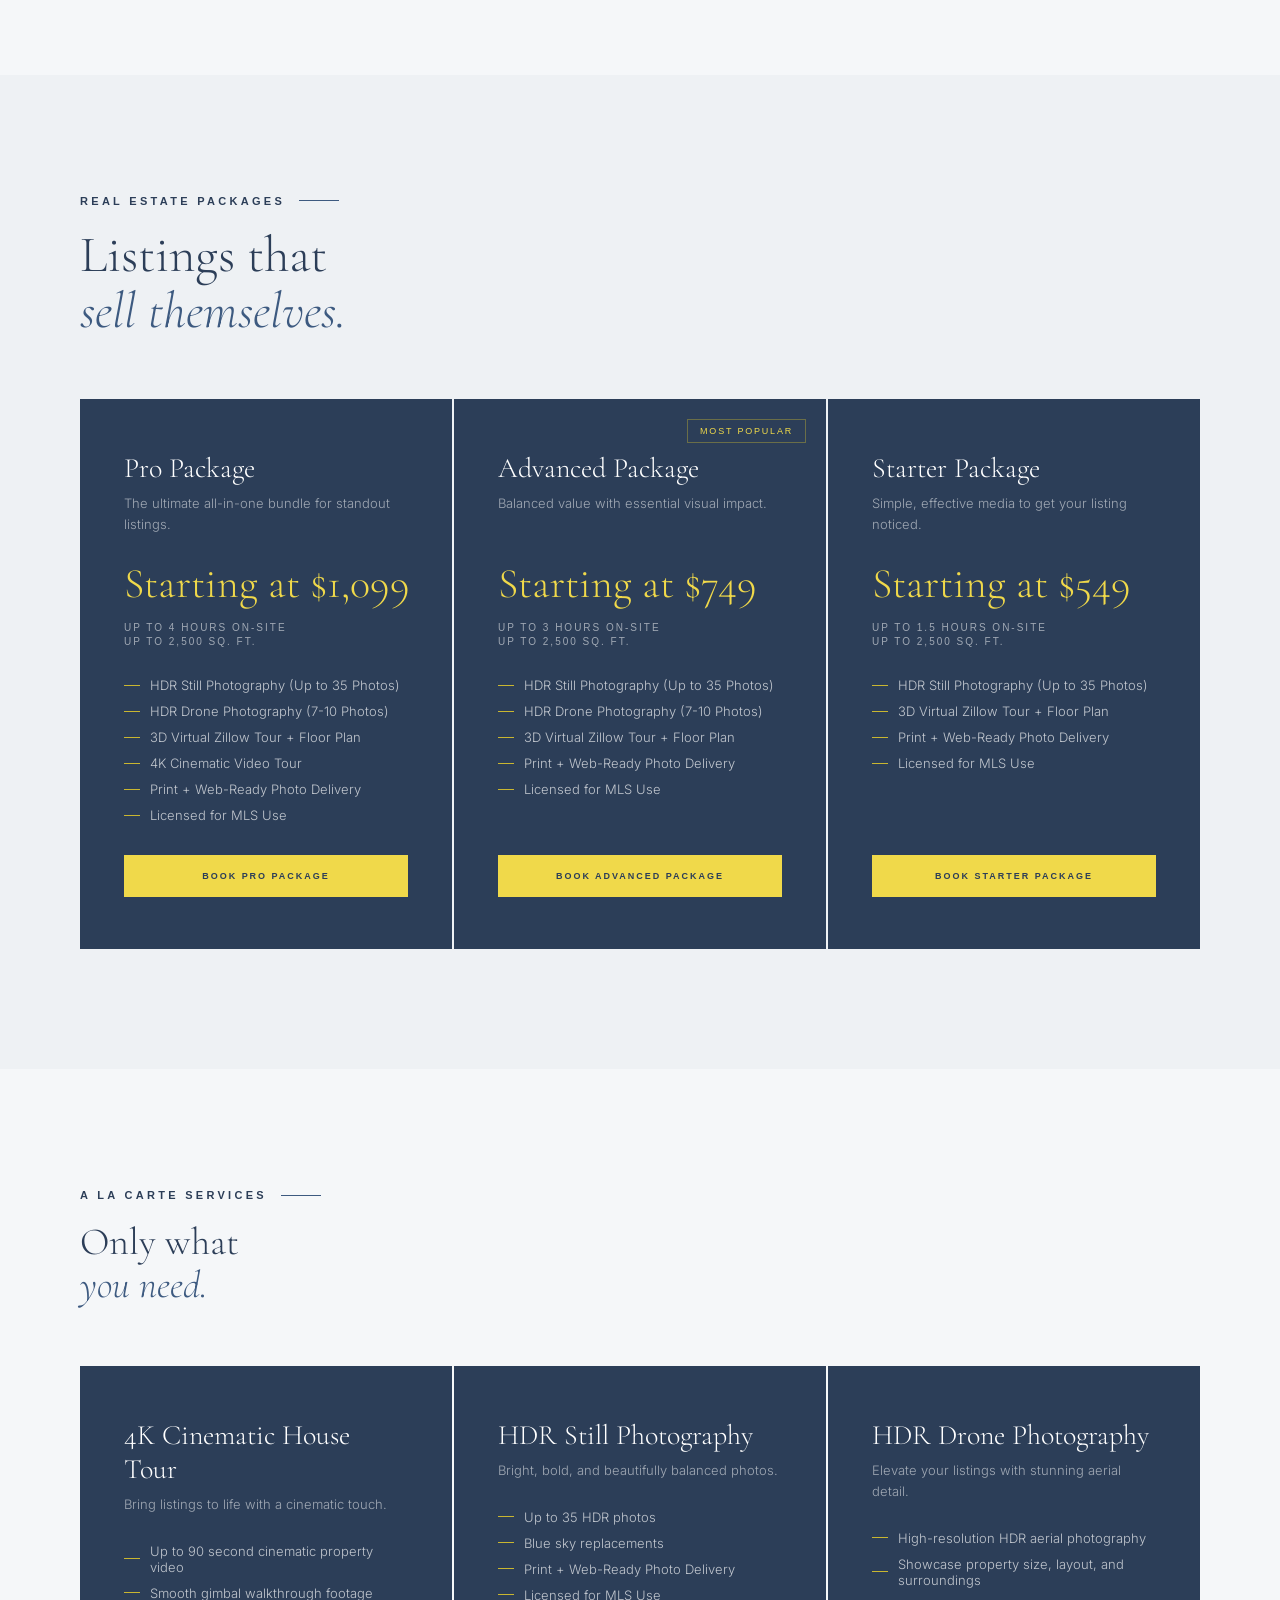
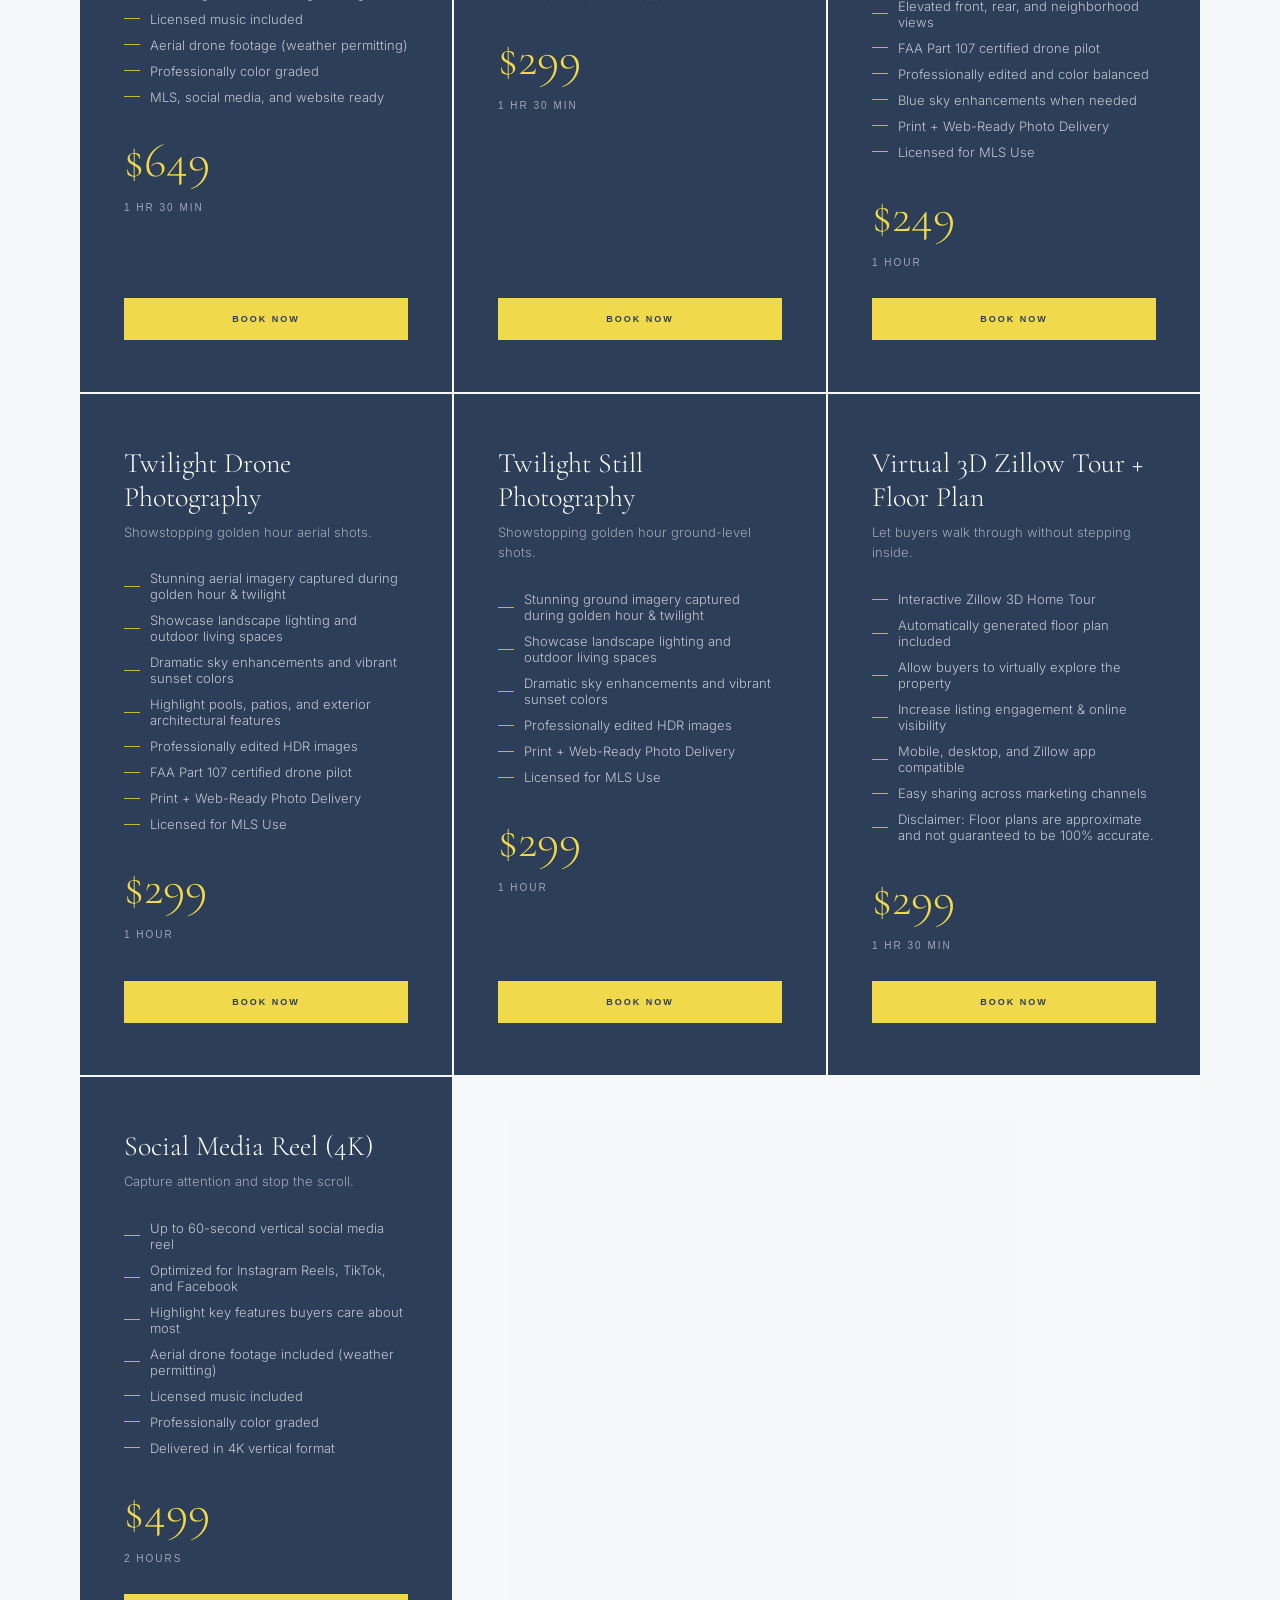
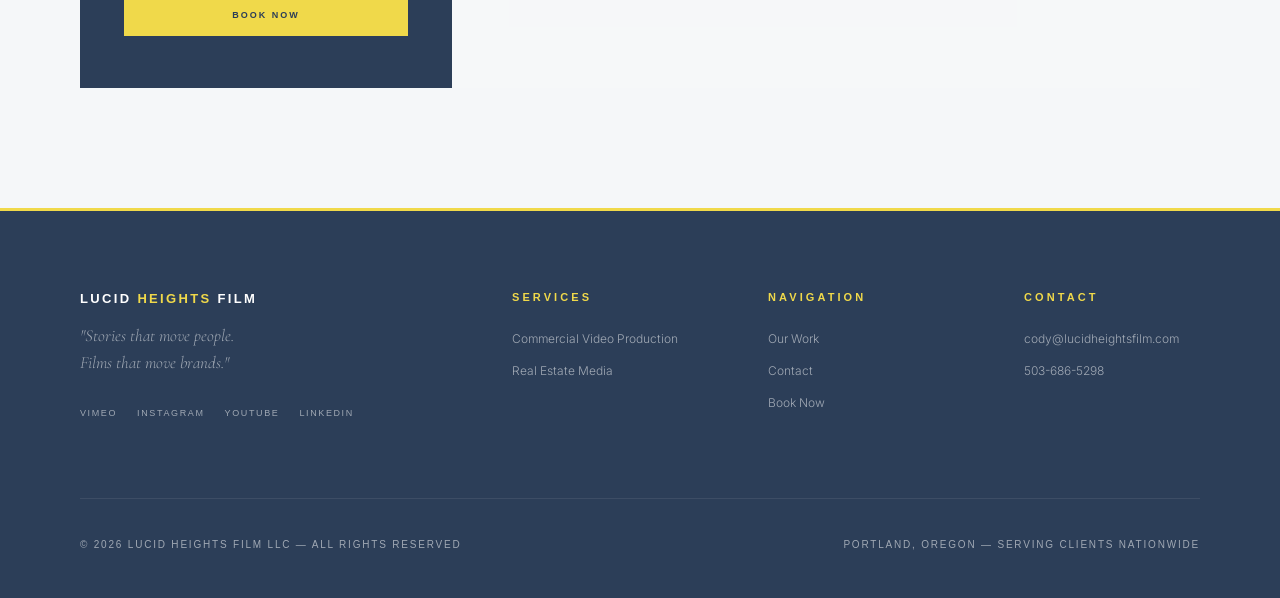
==== commit 0ff30538: "Update index.html" ====
--- a/booknow/index.html
+++ b/booknow/index.html
@@ -335,7 +335,7 @@
           <div class="pricing-card fade-in fade-in-delay-1">
           <p class="pricing-name">Pro Package</p>
           <p class="pricing-desc">The ultimate all-in-one bundle for standout listings.</p>
-          <p class="pricing-price">Starting at $1,049</p>
+          <p class="pricing-price">Starting at $1,099</p>
           <span class="pricing-duration">UP TO 4 HOURS ON-SITE<br>UP TO 2,500 SQ. FT.</span>
           <ul class="pricing-includes">
             <li>HDR Still Photography (Up to 35 Photos)</li>
@@ -371,7 +371,7 @@
         <div class="pricing-card fade-in fade-in-delay-3">
           <p class="pricing-name">Starter Package</p>
           <p class="pricing-desc">Simple, effective media to get your listing noticed.</p>
-          <p class="pricing-price">Starting at $499</p>
+          <p class="pricing-price">Starting at $549</p>
           <span class="pricing-duration">Up to 1.5 Hours on-site<br>UP TO 2,500 SQ. FT.</span>
 
           <ul class="pricing-includes">
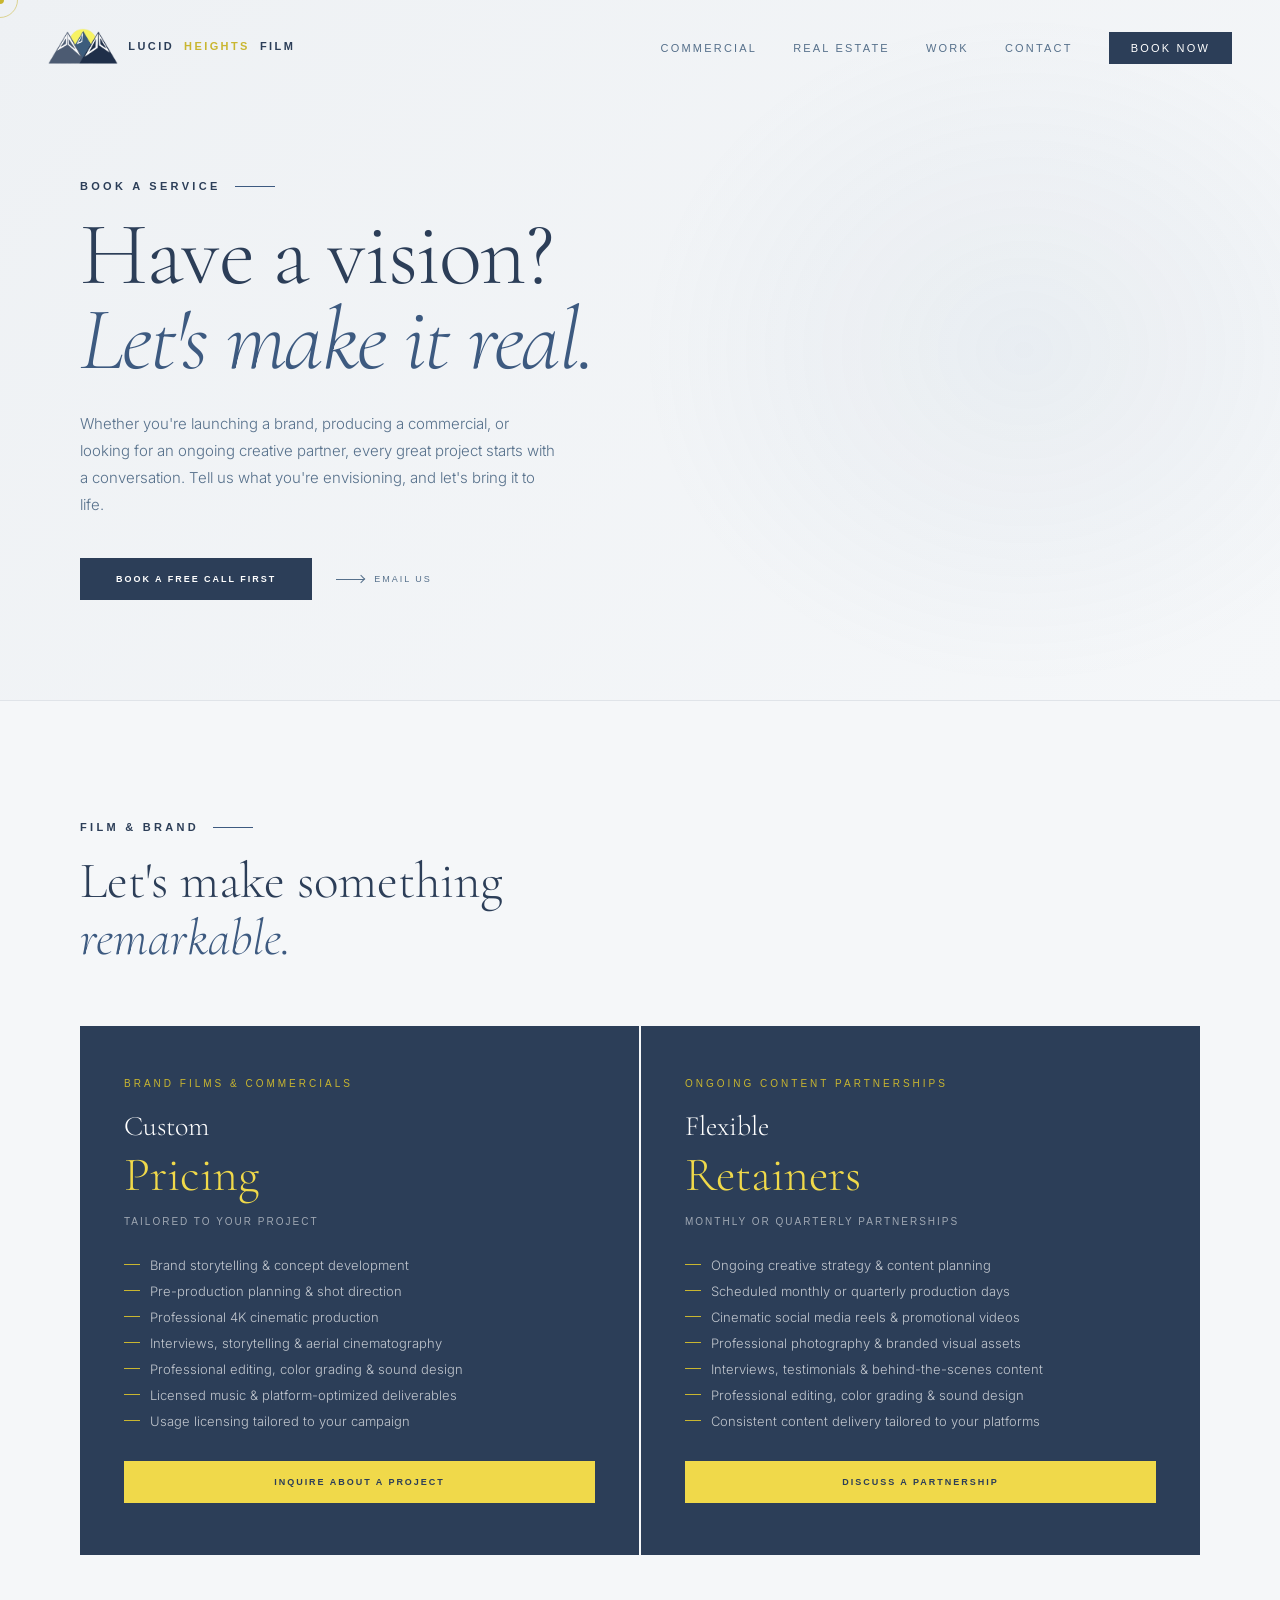
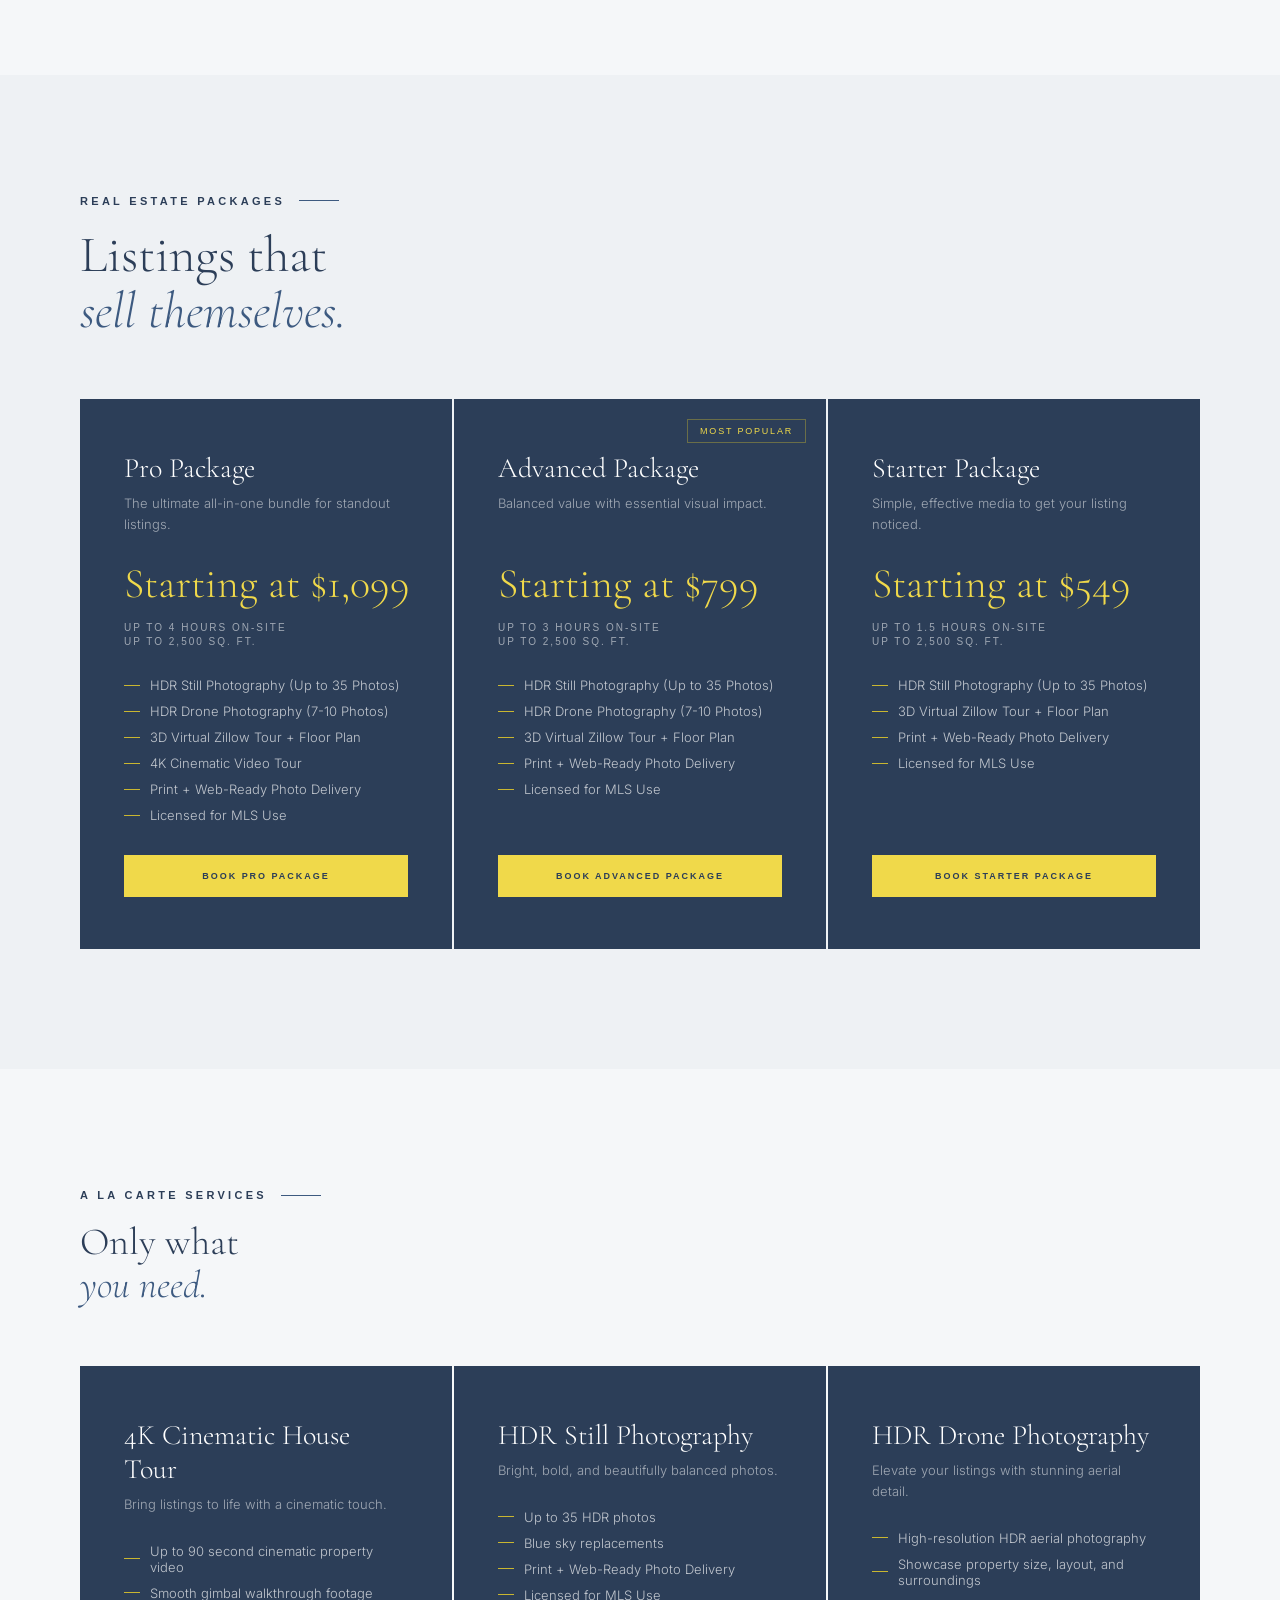
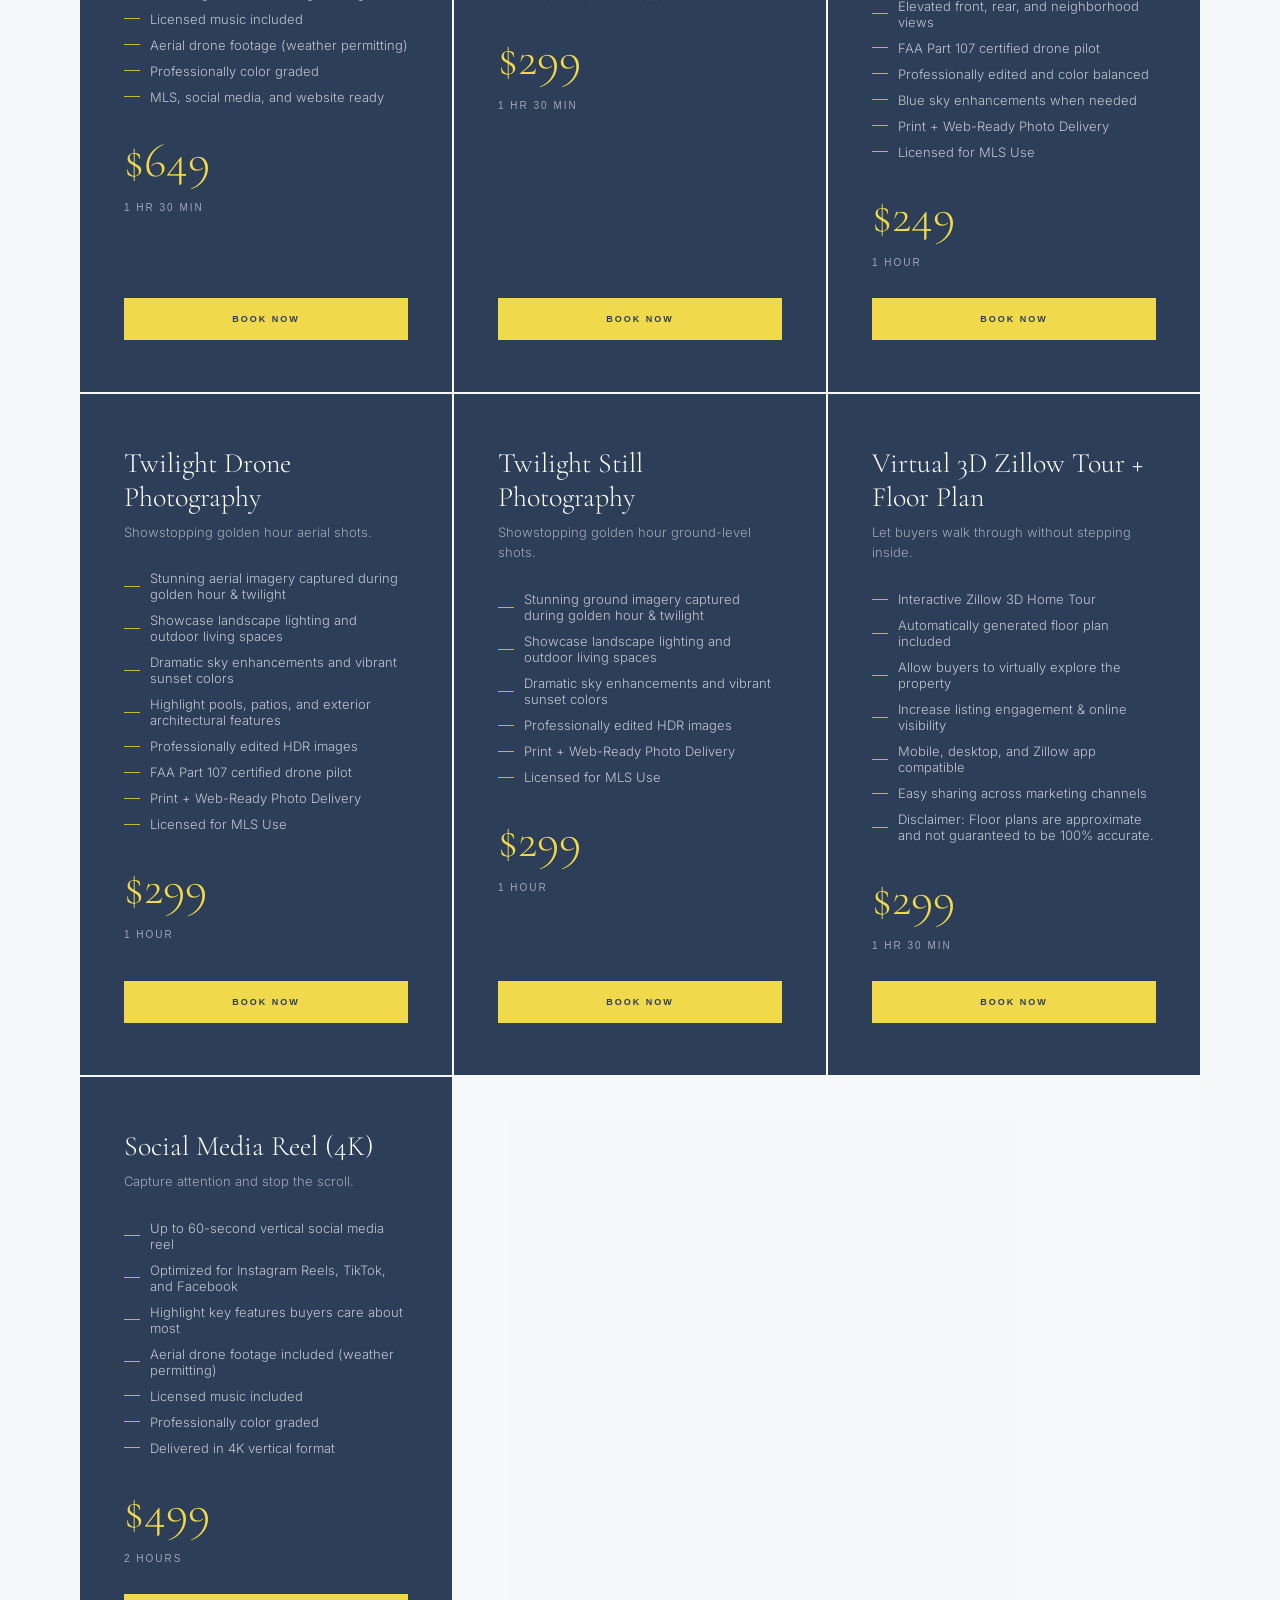
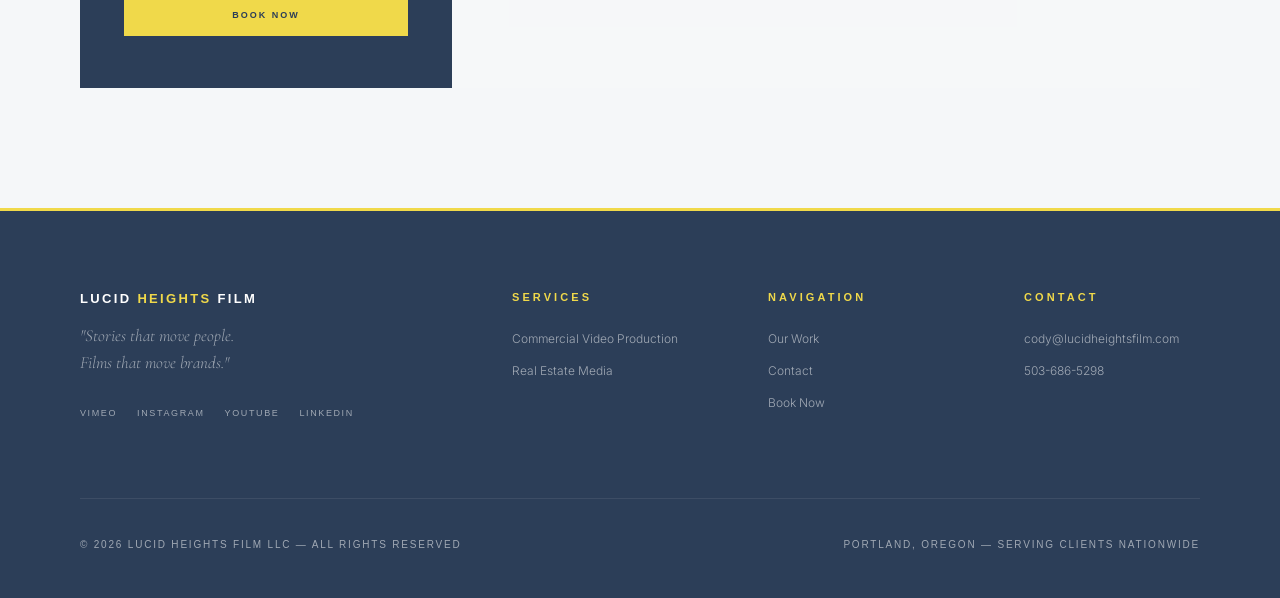
==== commit ba0b9870: "Update Advanced Package price to $799" ====
--- a/booknow/index.html
+++ b/booknow/index.html
@@ -353,7 +353,7 @@
         <div class="pricing-card featured fade-in fade-in-delay-2">
           <p class="pricing-name">Advanced Package</p>
           <p class="pricing-desc">Balanced value with essential visual impact.</p>
-          <p class="pricing-price">Starting at $749</p>
+          <p class="pricing-price">Starting at $799</p>
           <span class="pricing-duration">Up to 3 Hours on-site<br>UP TO 2,500 SQ. FT.</span>
 
           <ul class="pricing-includes">
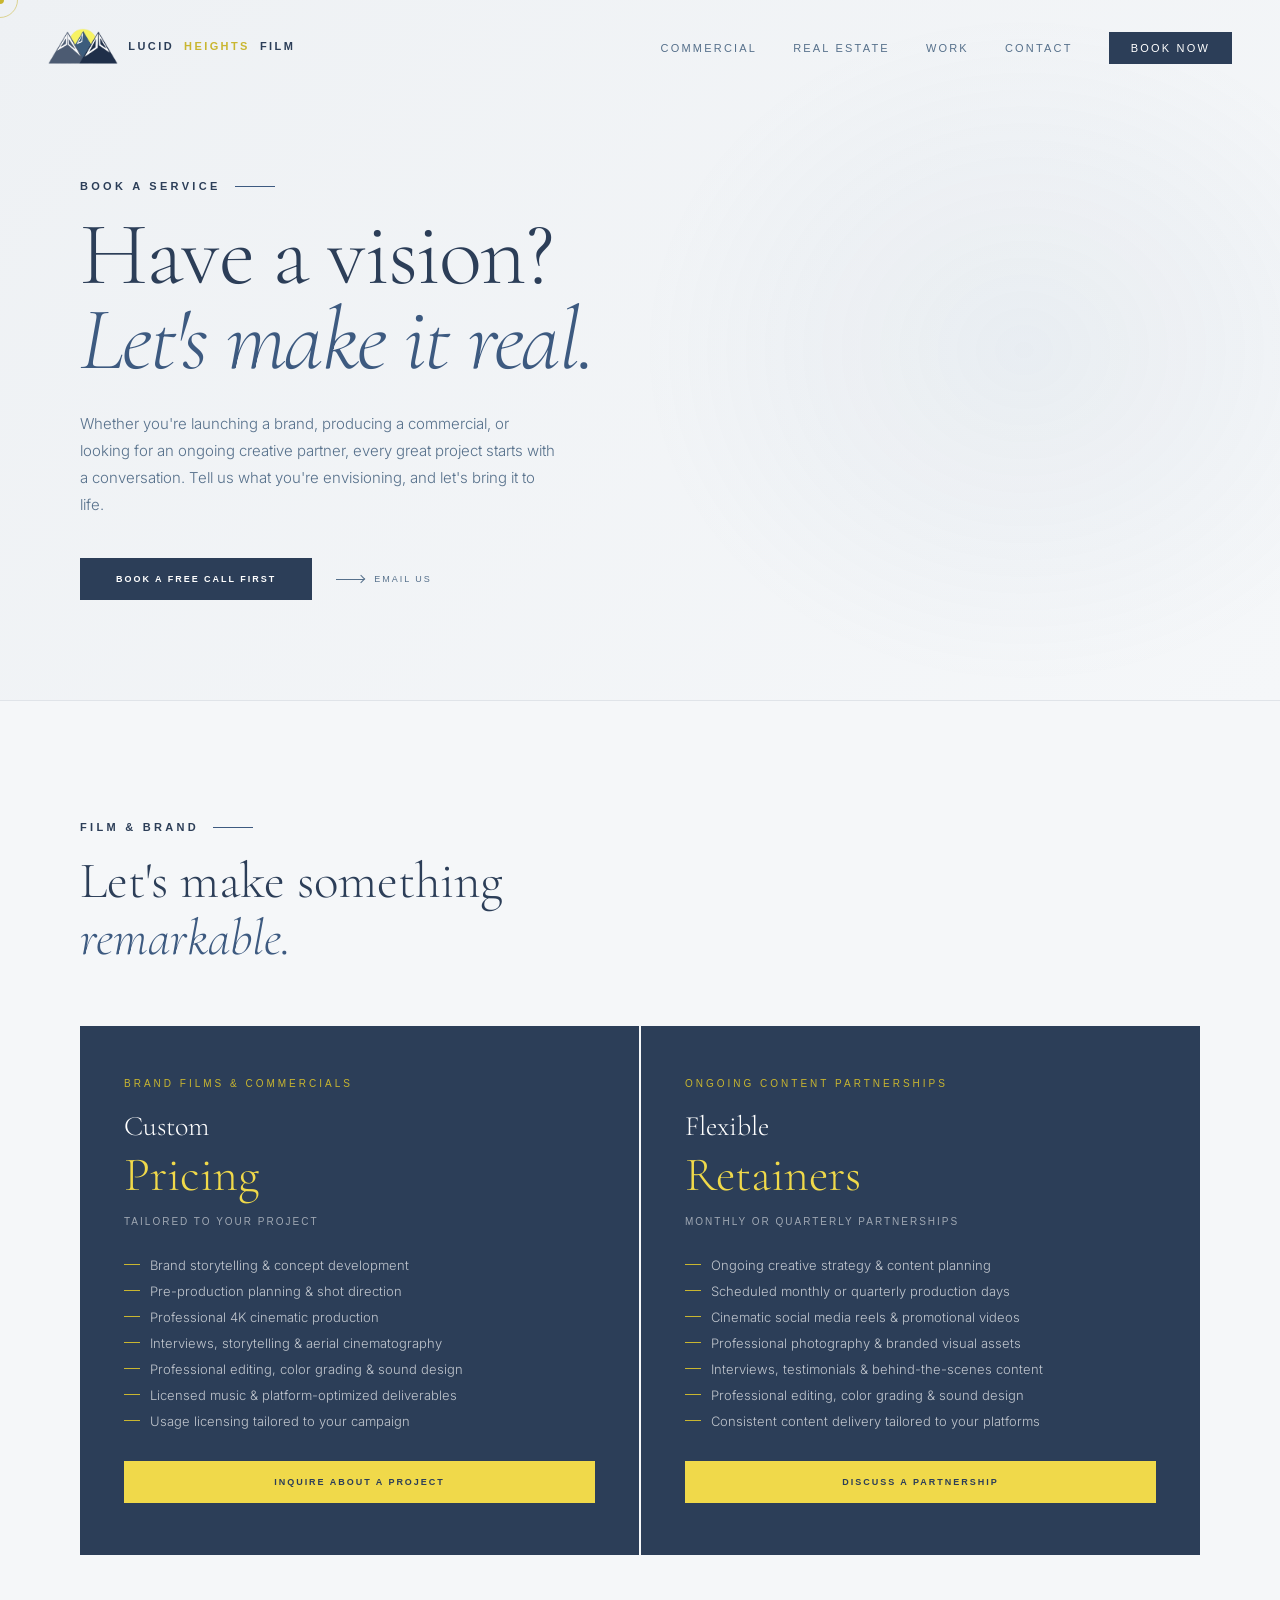
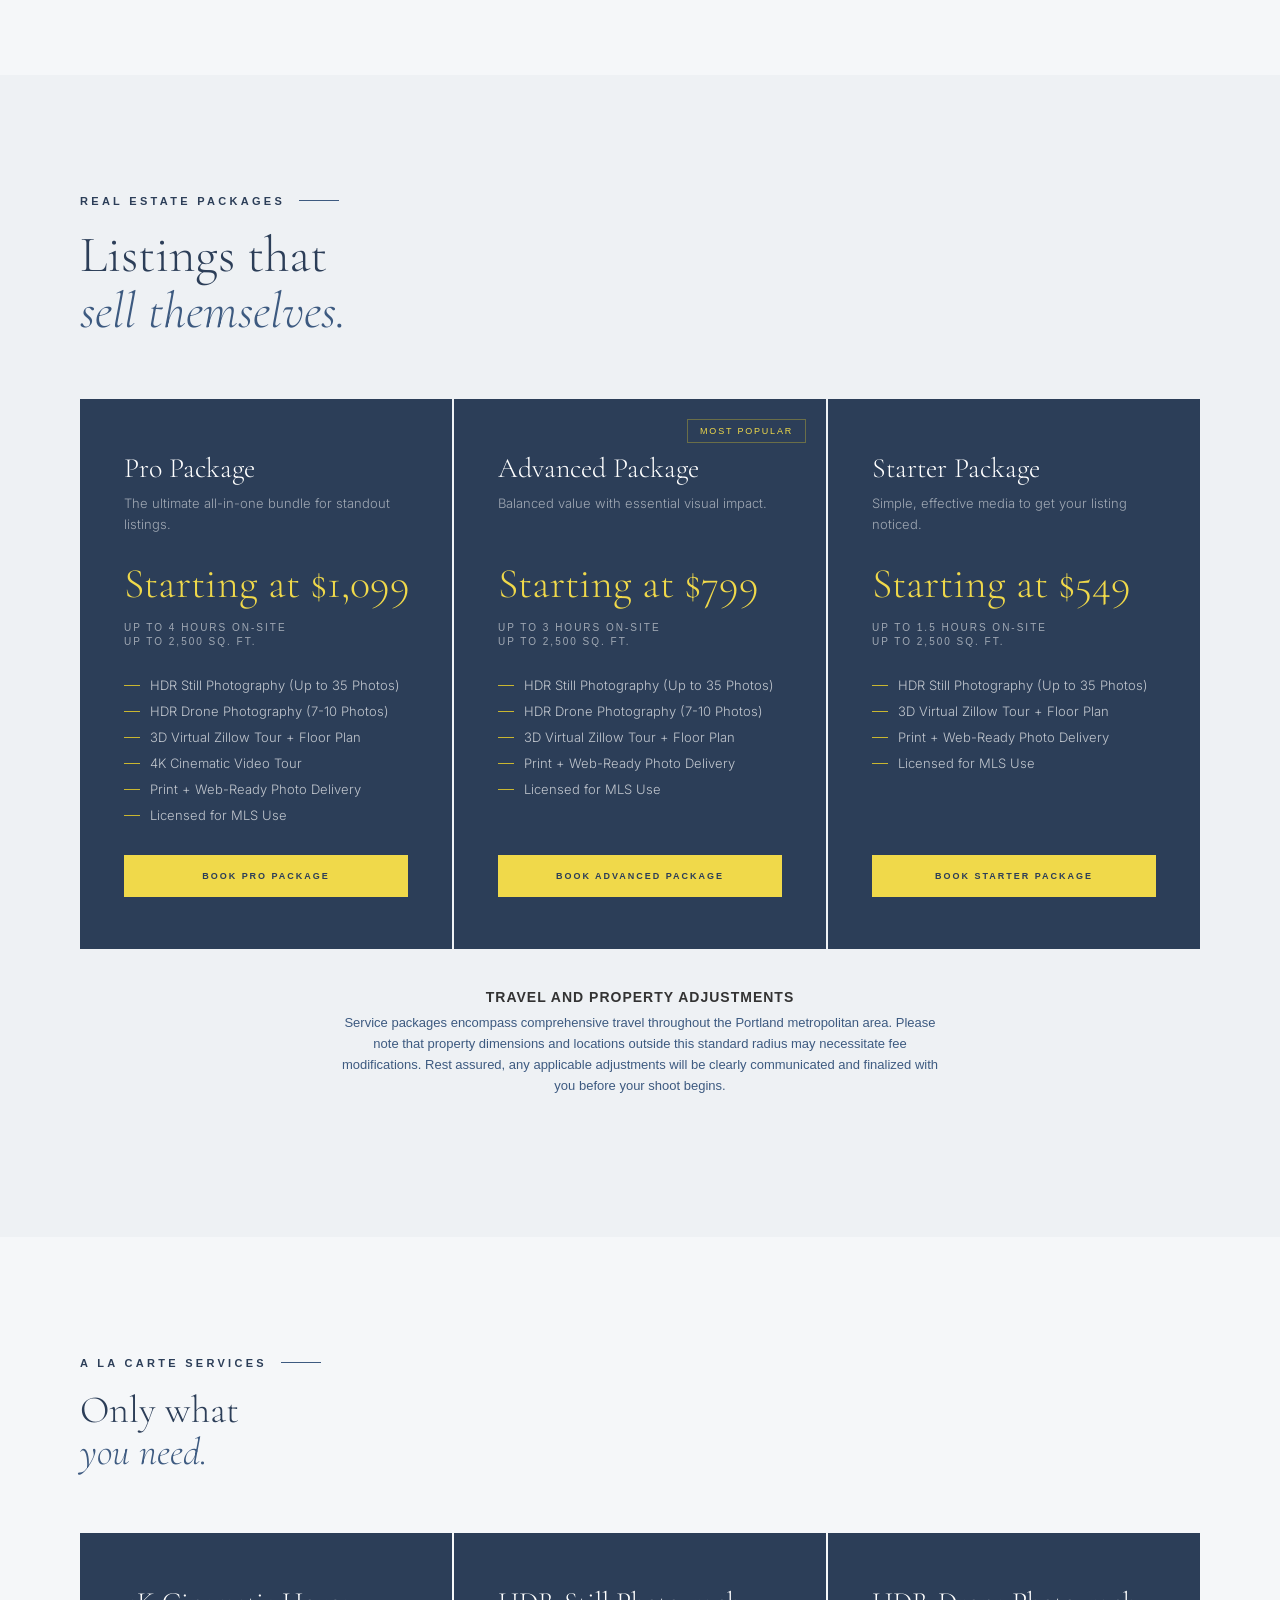
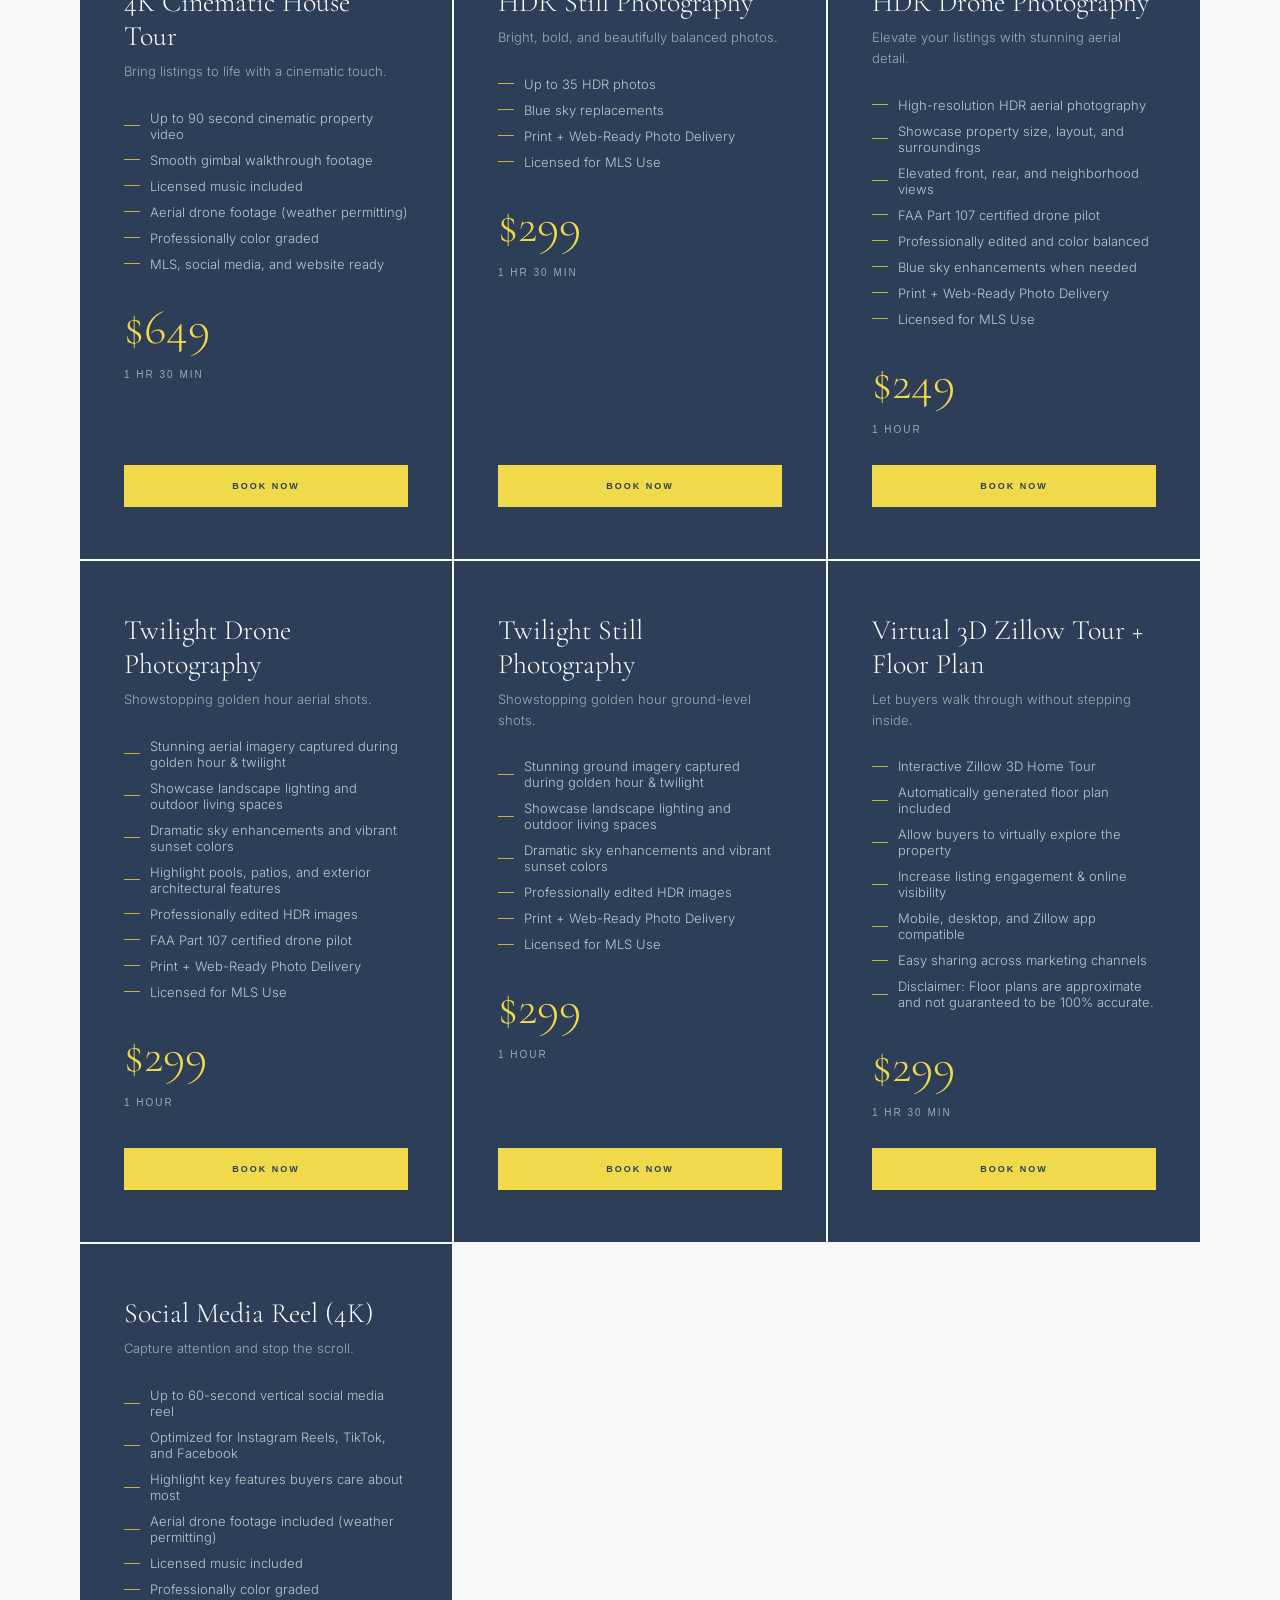
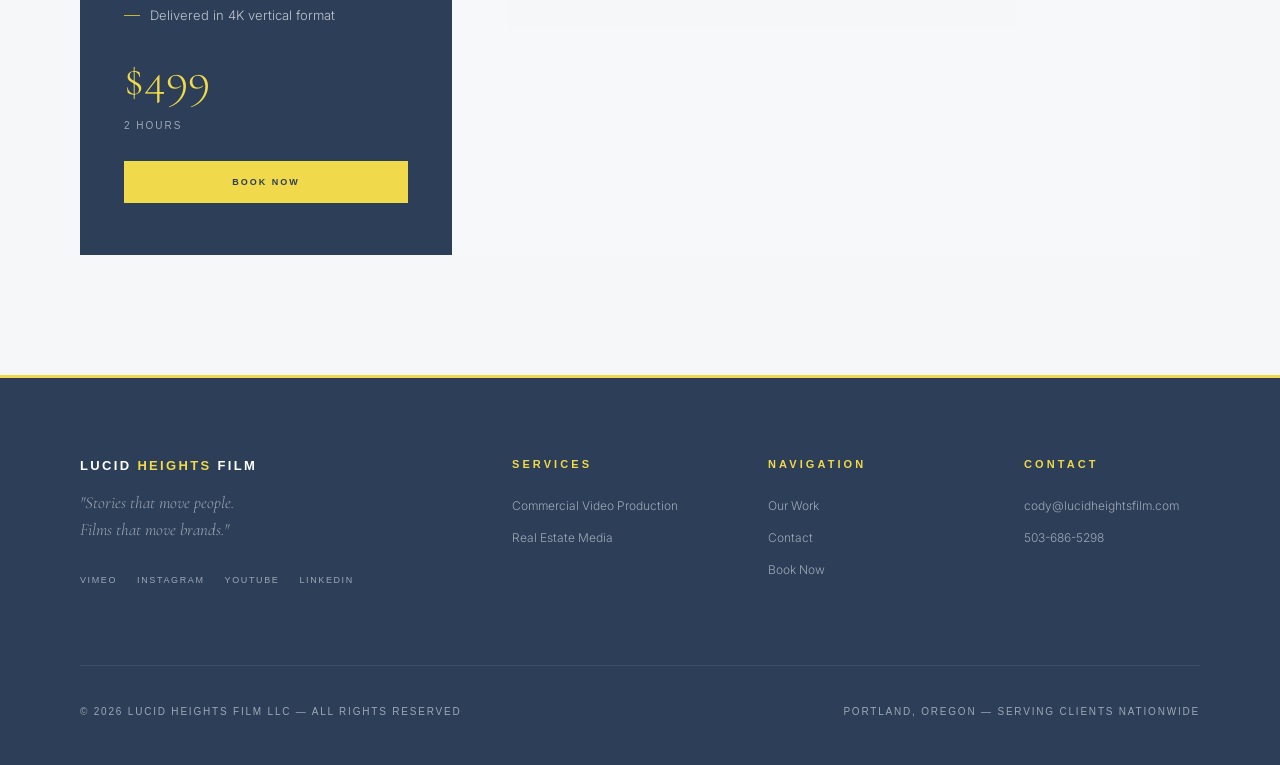
==== commit 553f4e1d: "Add travel and property adjustments section Added a section for travel and property adjustments with" ====
--- a/booknow/index.html
+++ b/booknow/index.html
@@ -388,6 +388,15 @@
       
       </div>
     </div>
+     <div style="max-width: 600px; margin: 40px auto 20px; text-align: center; font-family: sans-serif;">
+        <h4 style="color: var(--text-main, #333); font-size: 14px; text-transform: uppercase; letter-spacing: 1px; margin-bottom: 8px;">
+          Travel and Property Adjustments
+        </h4>
+        <p style="color: var(--text-mid, #666); font-size: 13px; line-height: 1.6; margin: 0;">
+          Service packages encompass comprehensive travel throughout the Portland metropolitan area. Please note that property dimensions and locations outside this standard radius may necessitate fee modifications. Rest assured, any applicable adjustments will be clearly communicated and finalized with you before your shoot begins.
+        </p>
+      </div>
+  
   </section>
 
   <section style="background:var(--off-white);">
